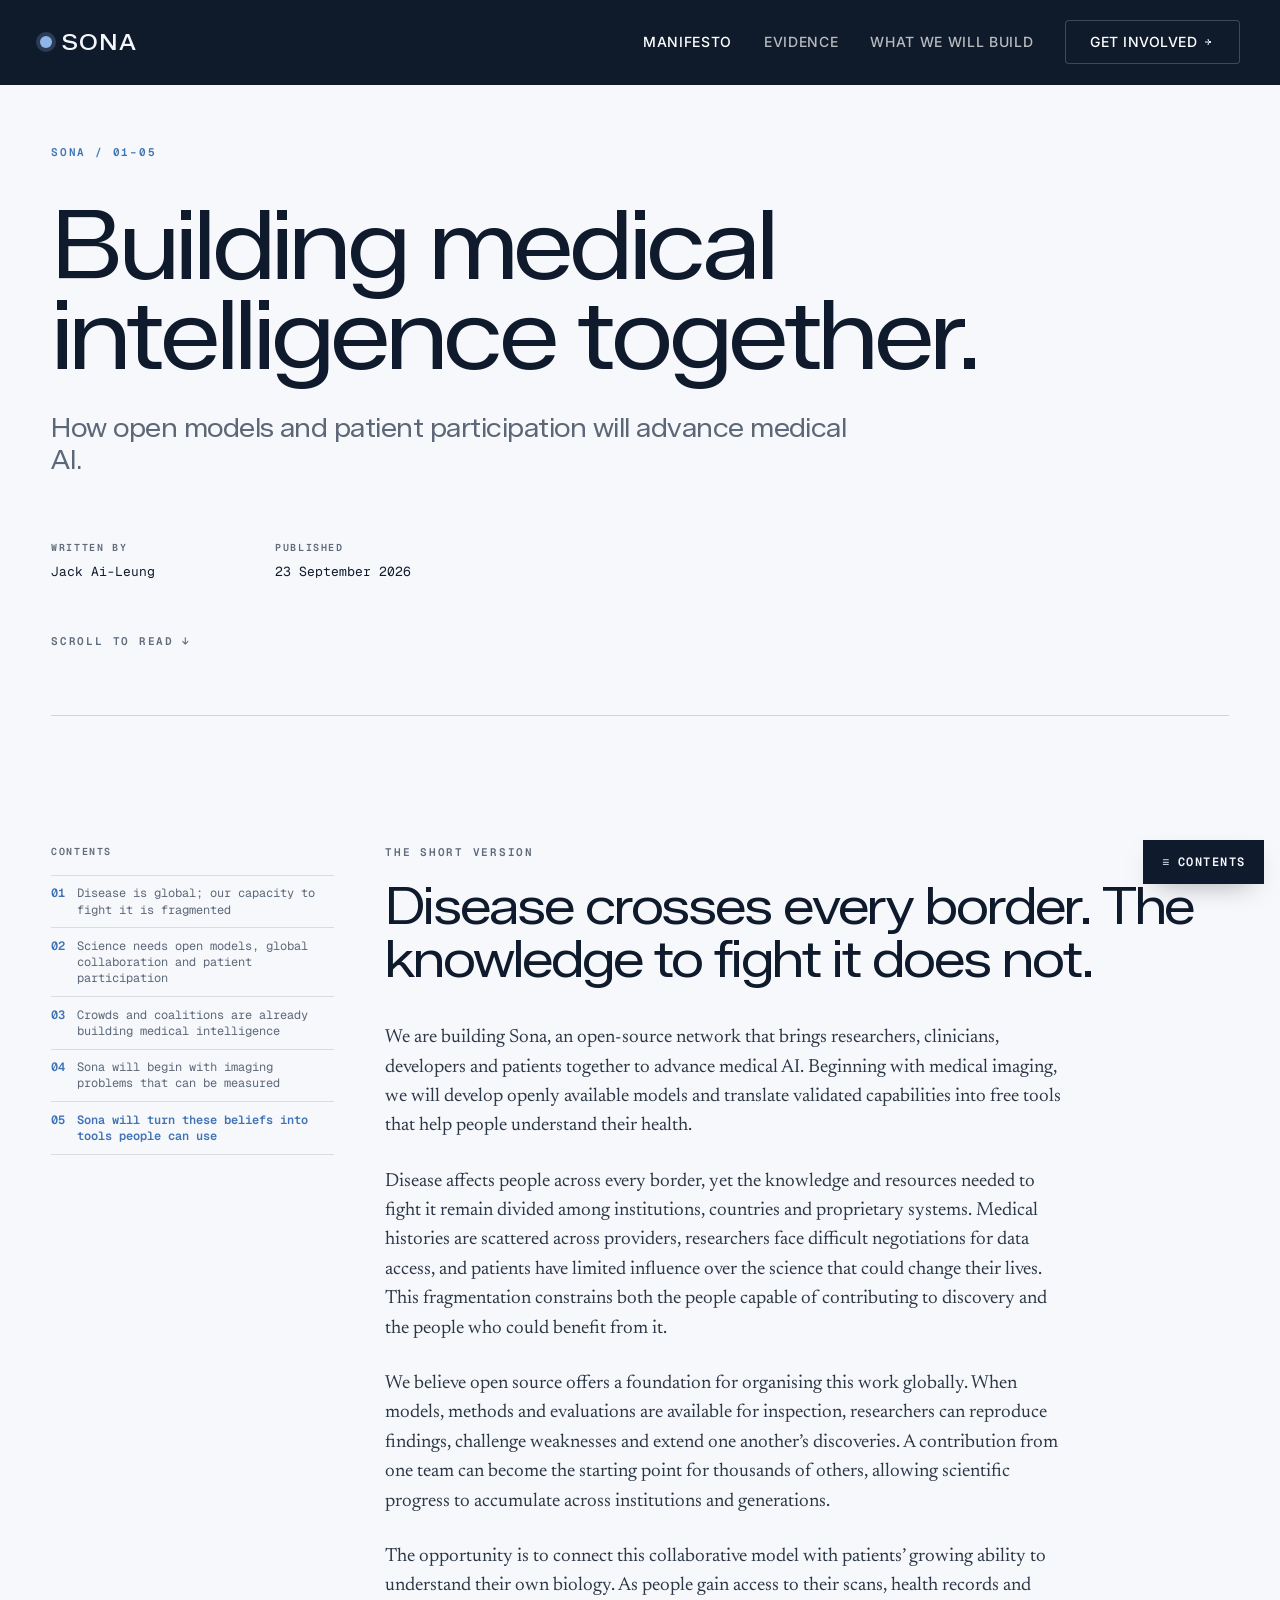
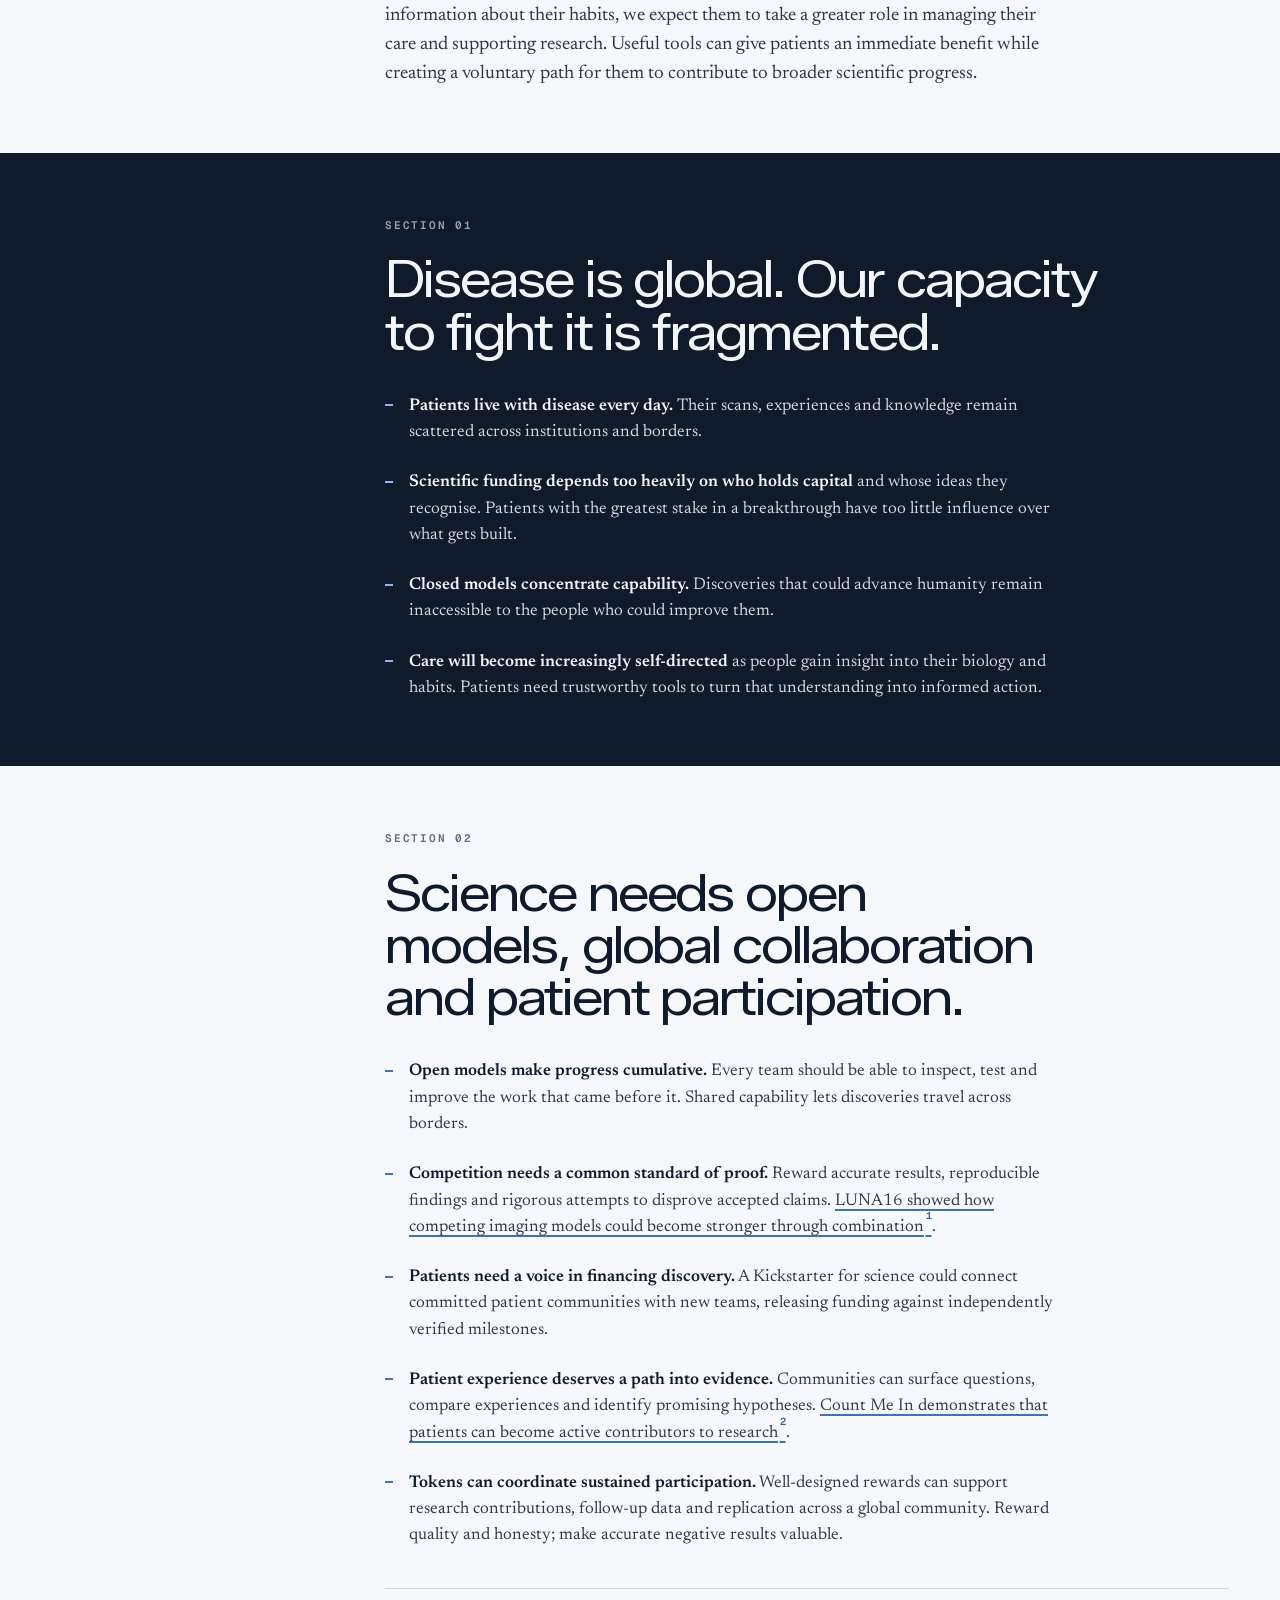
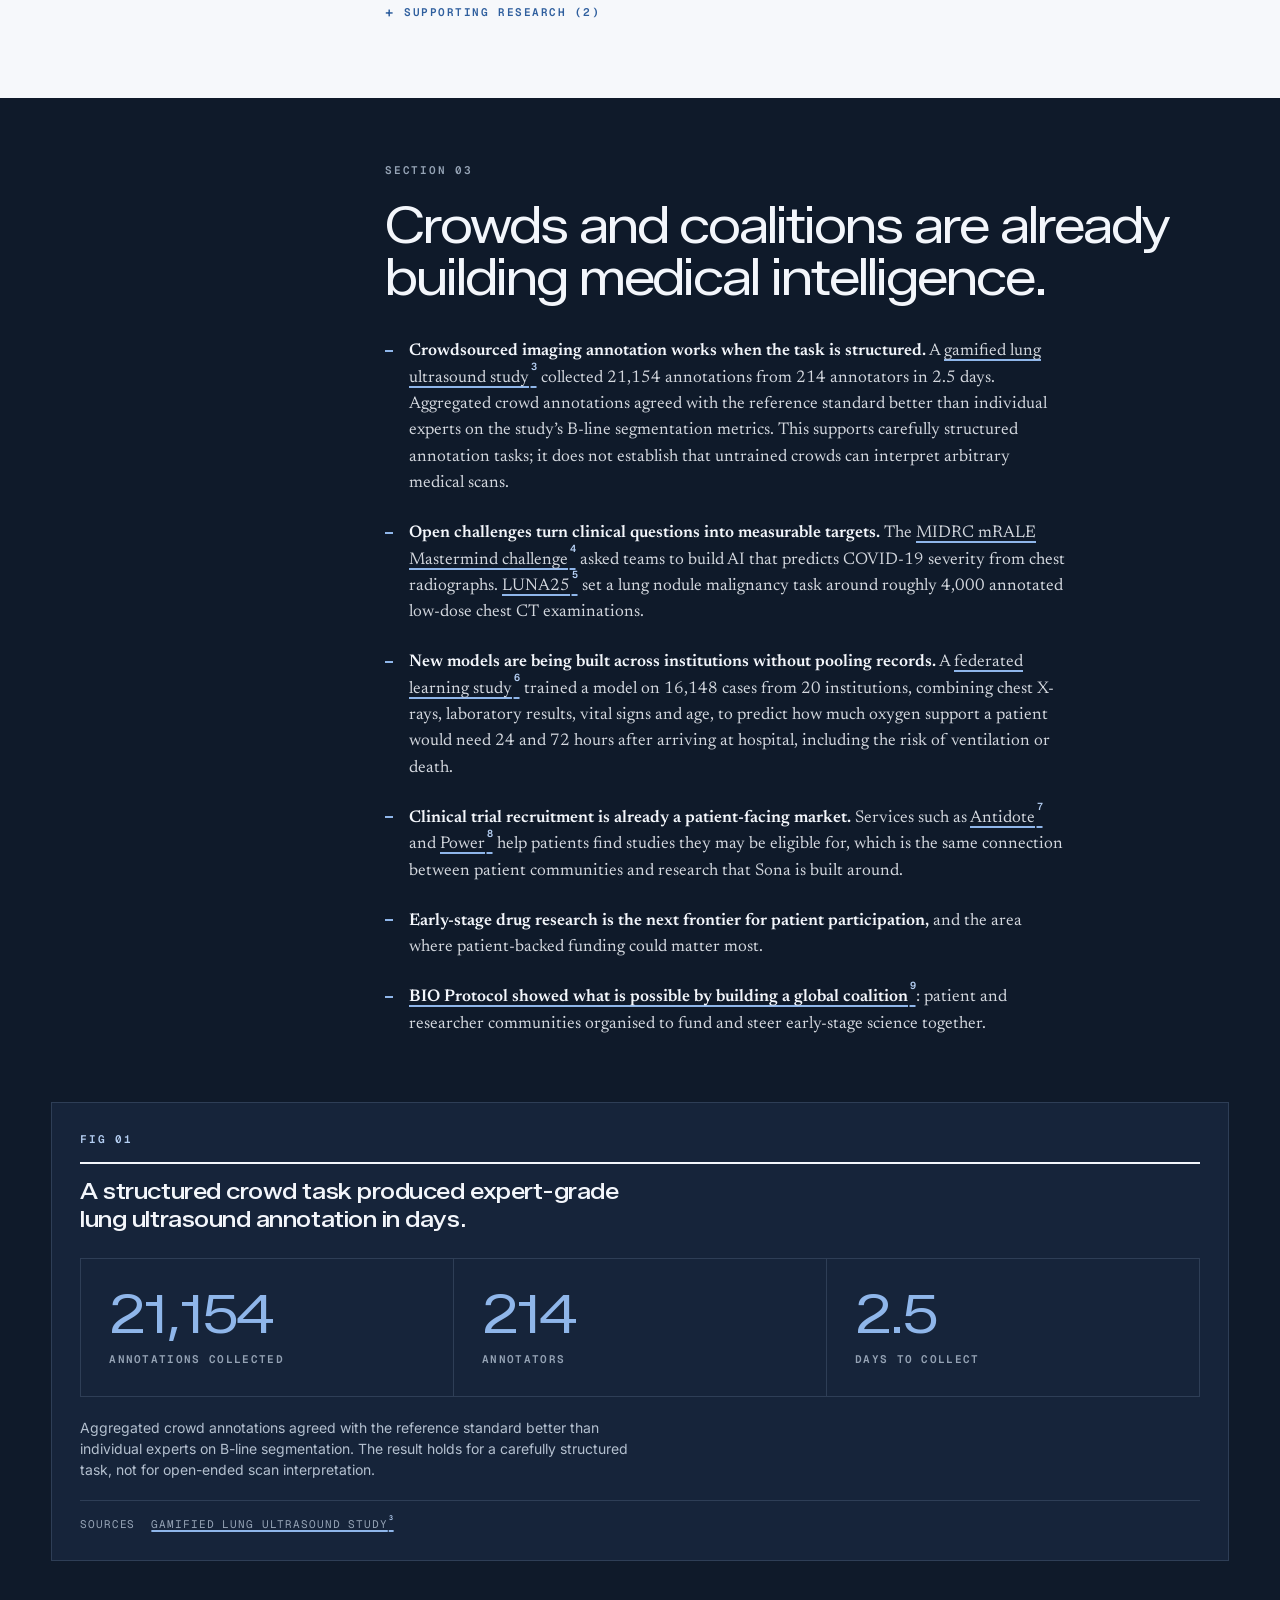
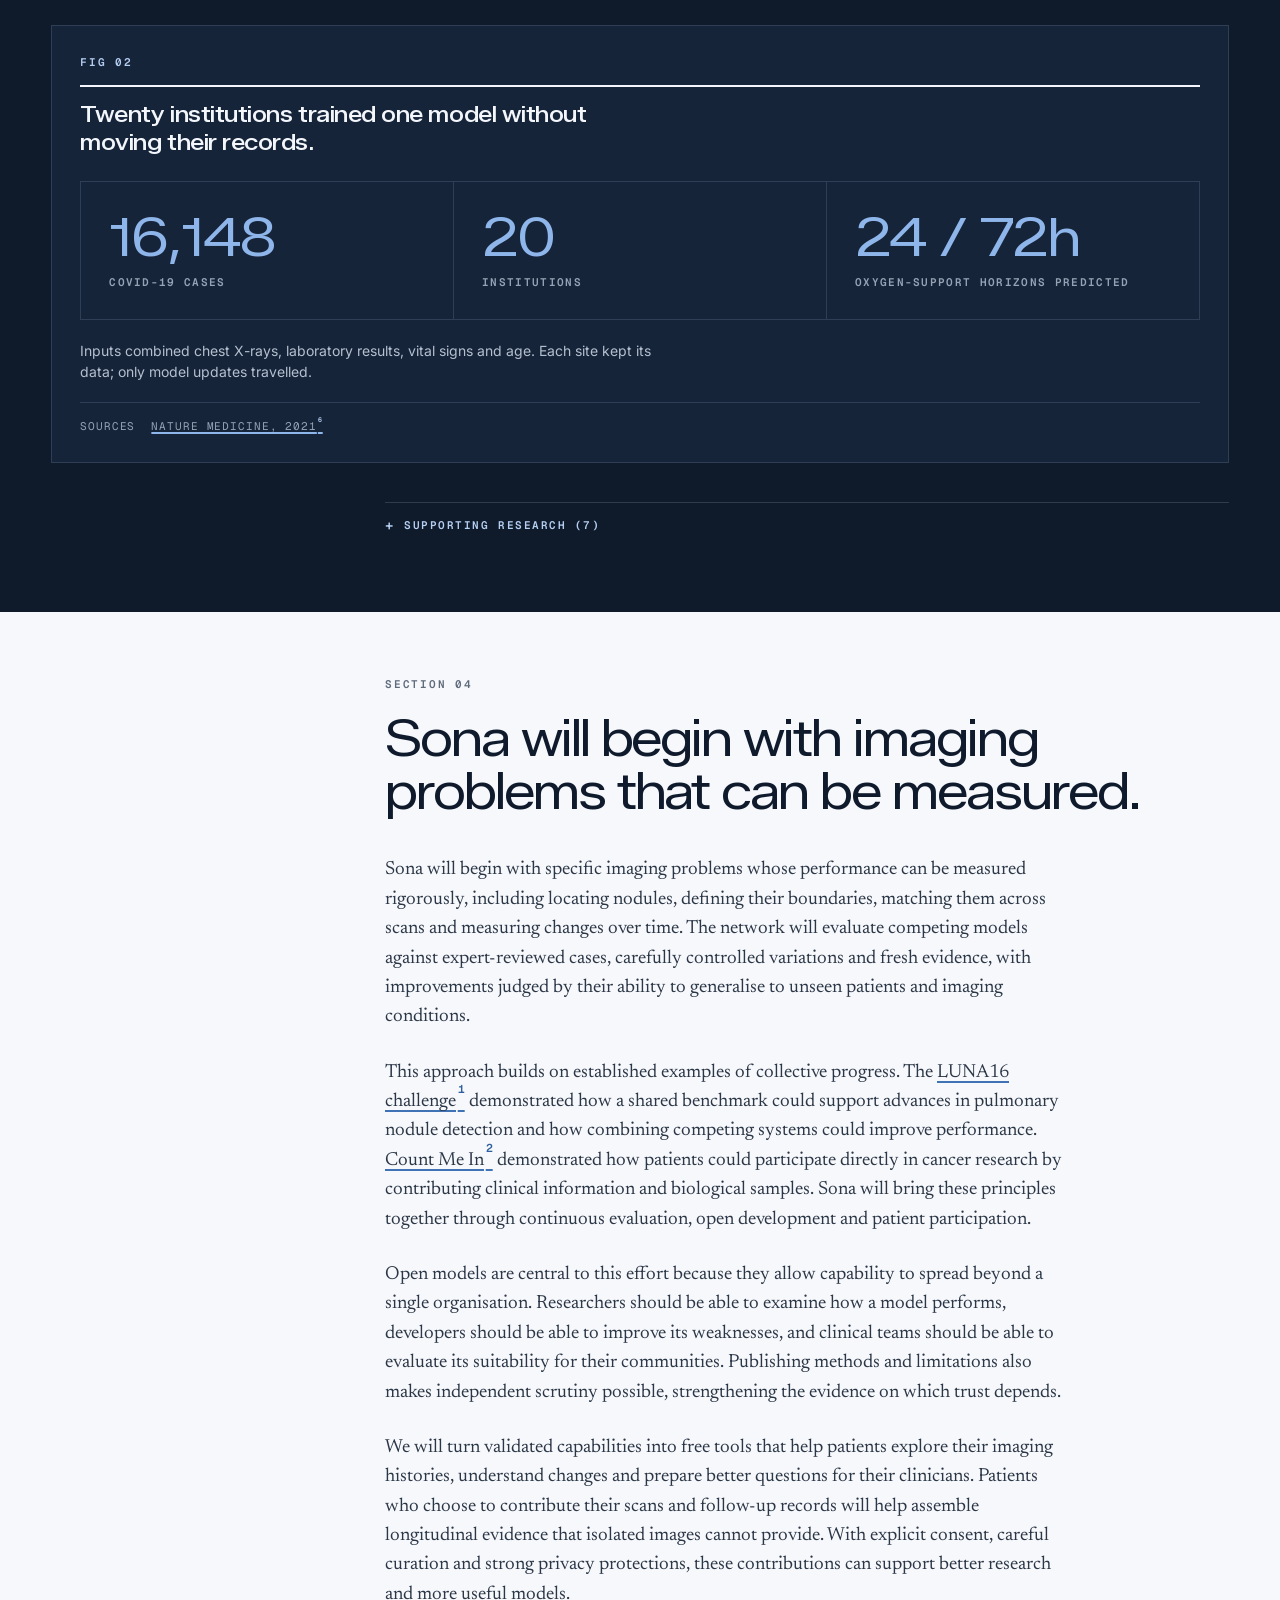
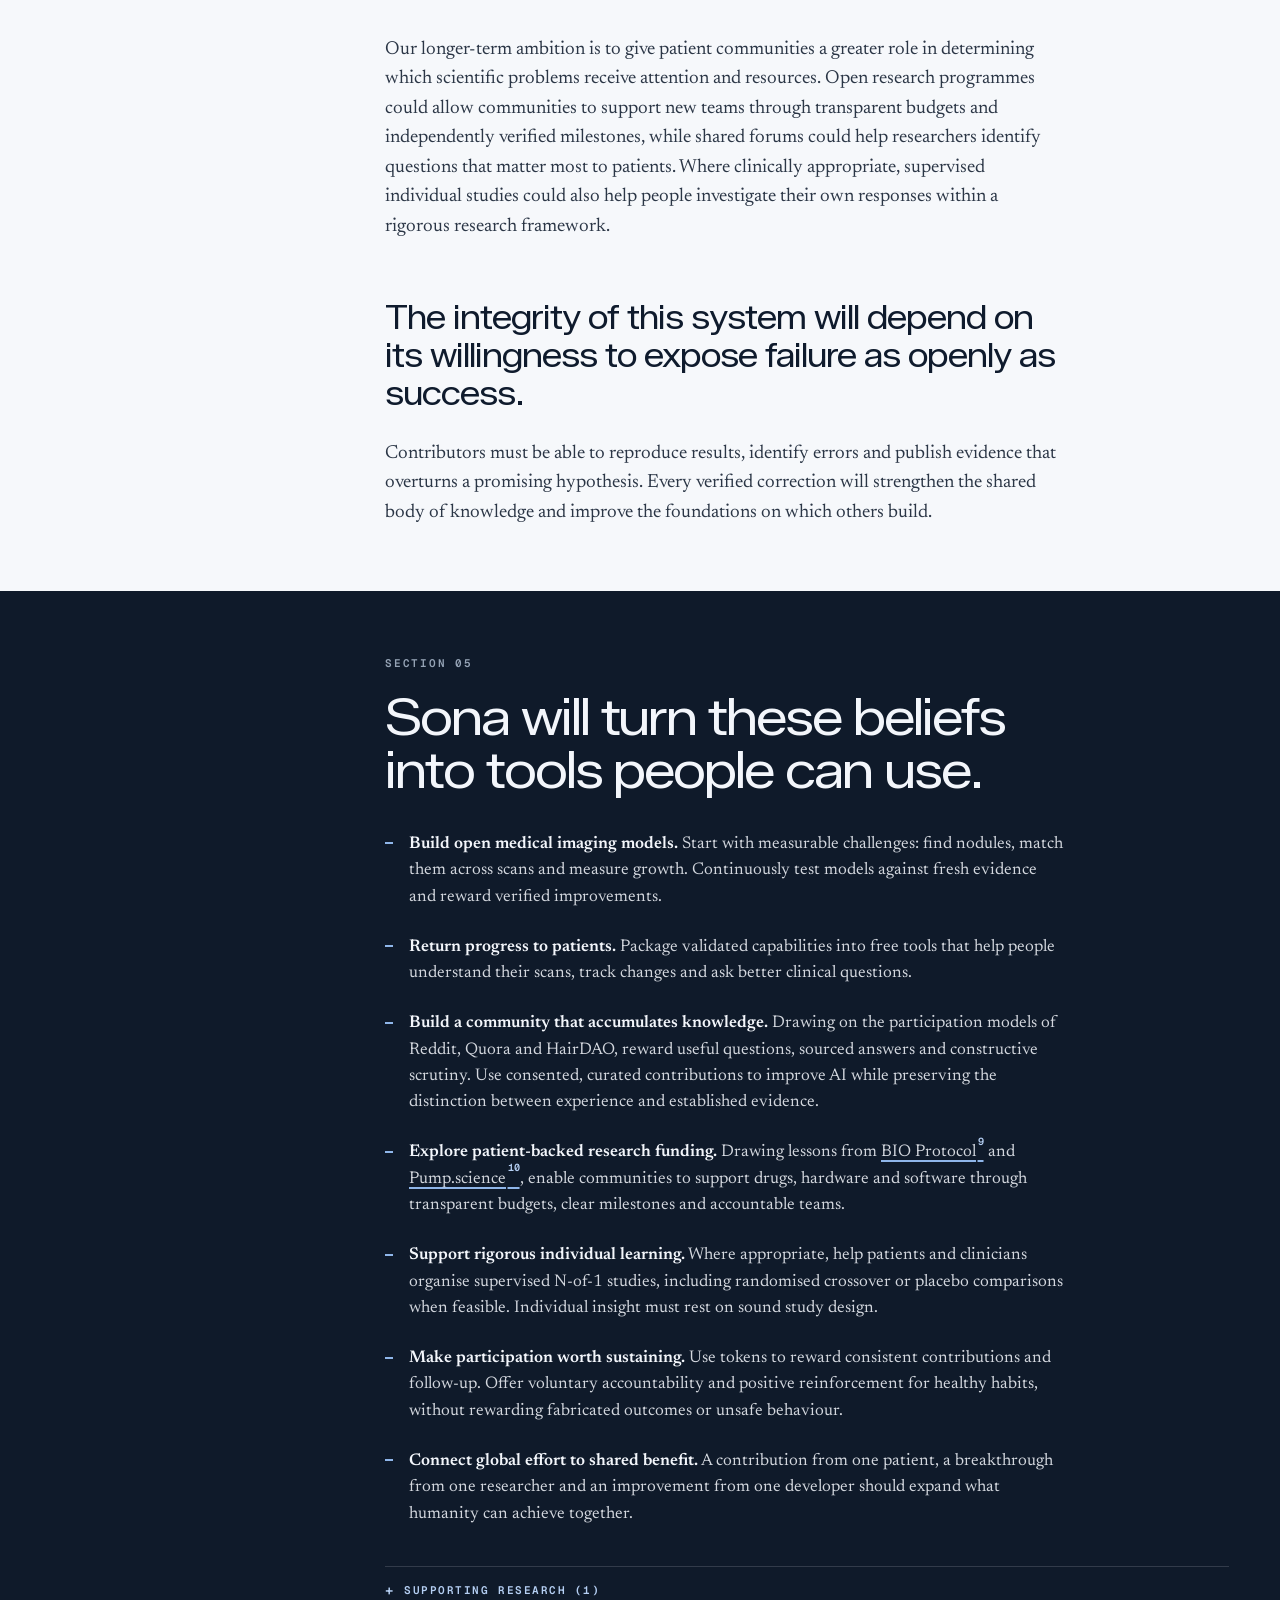
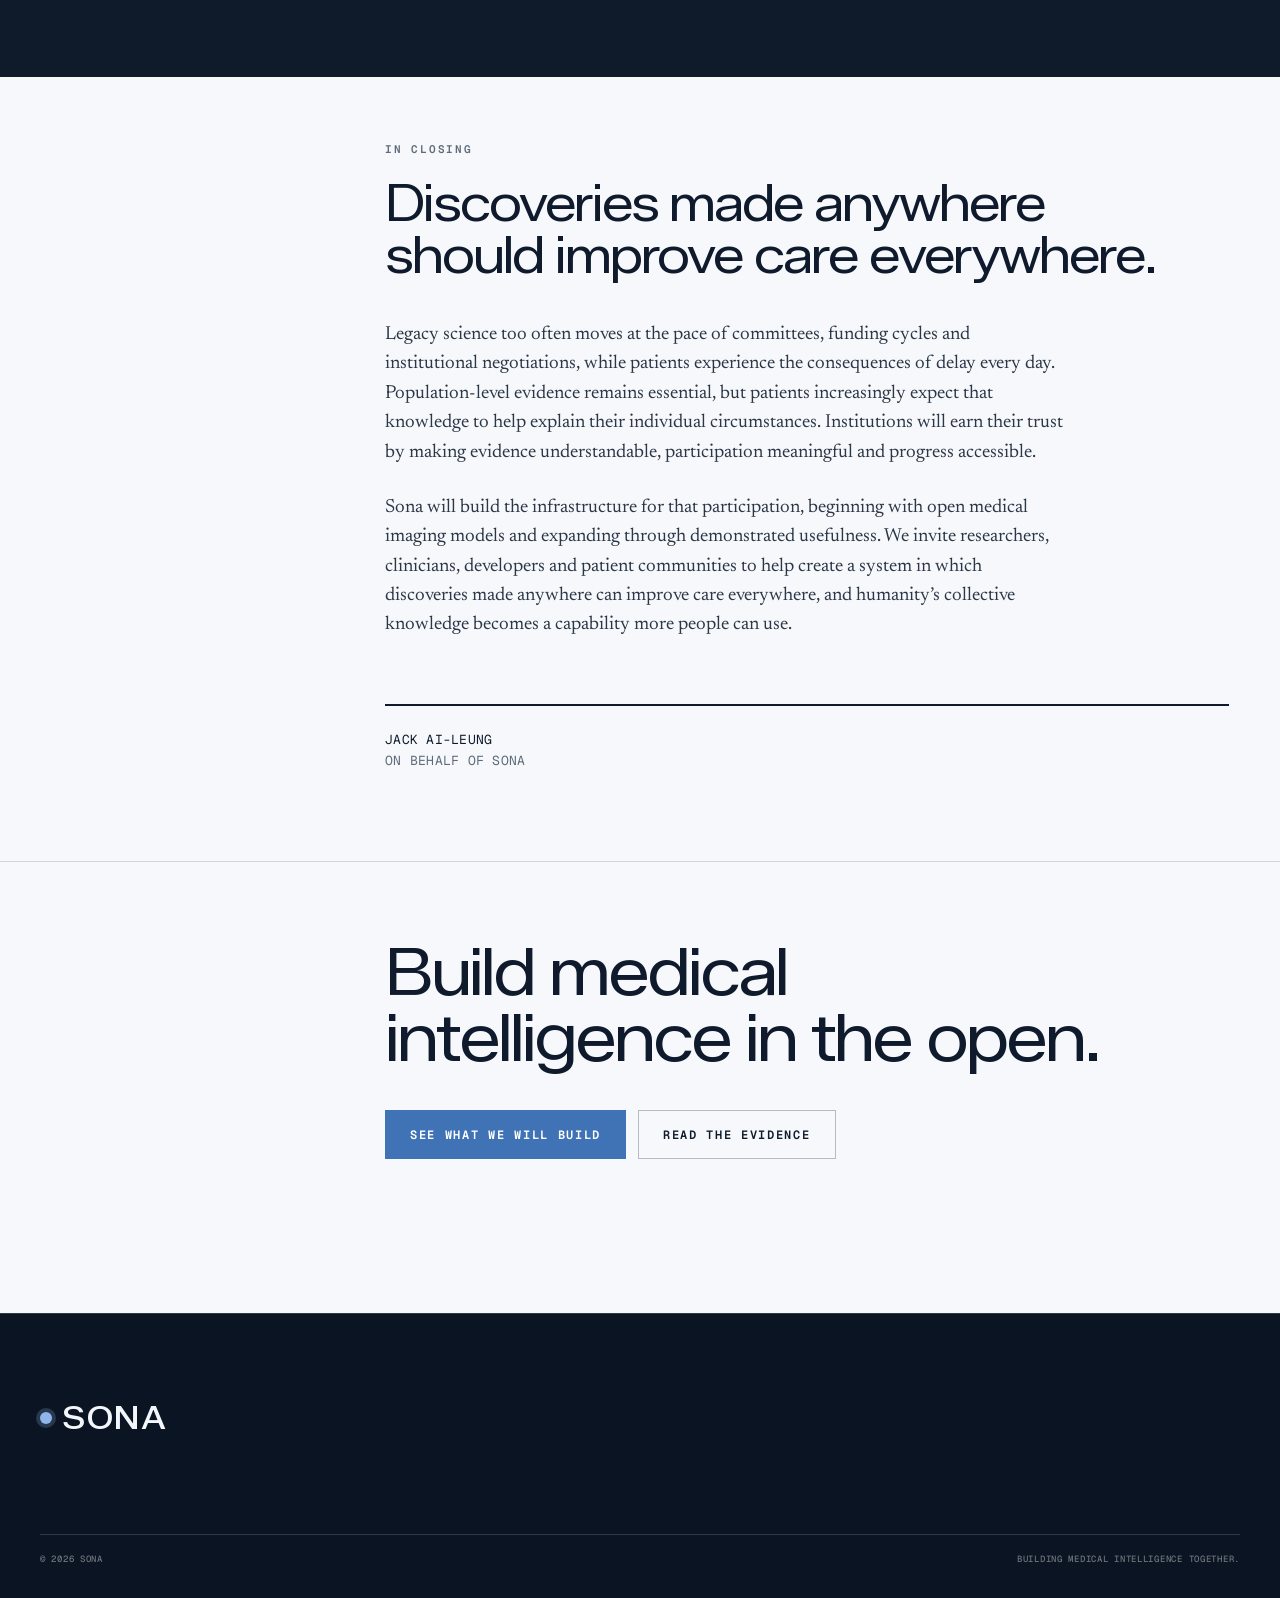
==== manifesto/index.html @ 0ea6b277 "Launch Sona manifesto site" ====
<!doctype html>
<html lang="en">
  <head>
    <meta charset="utf-8" />
    <meta name="viewport" content="width=device-width, initial-scale=1" />
    <title>Introducing Sona</title>
    <meta
      name="description"
      content="Sona is an open-source network that brings researchers, clinicians, developers and patients together to advance medical AI, beginning with medical imaging."
    />
    <link
      rel="icon"
      href="data:image/svg+xml,%3Csvg xmlns='http://www.w3.org/2000/svg' viewBox='0 0 32 32'%3E%3Crect width='32' height='32' rx='7' fill='%230f1a2a'/%3E%3Ccircle cx='16' cy='16' r='7' fill='%238fb6ea'/%3E%3C/svg%3E"
    />
    <!-- Stamped before first paint so the reveal styles only ever hide
         content when the script that un-hides it is going to run. -->
    <script>
      document.documentElement.classList.add("js");
    </script>
    <link rel="stylesheet" href="../_astro/index.css" />
    <link rel="stylesheet" href="manifesto.css" />
    <link rel="stylesheet" href="infographics.css" />
    <link rel="stylesheet" href="citations.css" />
    <link rel="stylesheet" href="sona.css" />
  </head>
  <body class="mf-body flex min-h-dvh flex-col font-sans antialiased">
    <header
      data-site-header
      data-solid="false"
      class="fixed w-full top-0 z-50 border-b border-transparent transition-colors duration-300 data-[solid=true]:border-white/10 data-[solid=true]:bg-ink/95 data-[solid=true]:backdrop-blur"
    >
      <div class="flex items-center justify-between px-3 lg:px-gutter py-3 lg:py-5">
        <a class="sn-mark focus-visible:outline-2 focus-visible:outline-white focus-visible:outline-offset-4" href="#top" aria-label="Sona, back to top"><i aria-hidden="true"></i>SONA</a>
        <div class="flex items-center gap-6">
          <nav aria-label="Primary" class="sn-nav">
            <ul class="flex items-center gap-4">
              <li><a class="flex items-center px-2 py-3.5 text-sm font-medium uppercase leading-[12px] tracking-nav text-white hover:text-white/70" aria-current="page" href="#top">Manifesto</a></li>
              <li><a class="flex items-center px-2 py-3.5 text-sm font-medium uppercase leading-[12px] tracking-nav text-white/70 hover:text-white" href="#s-evidence">Evidence</a></li>
              <li><a class="flex items-center px-2 py-3.5 text-sm font-medium uppercase leading-[12px] tracking-nav text-white/70 hover:text-white" href="#s-tools">What we will build</a></li>
            </ul>
          </nav>
          <a
            class="transition-colors focus-visible:outline-2 focus-visible:outline-white max-md:text-[10px] flex items-center gap-1 rounded border border-white/20 bg-ink px-6 py-3.5 text-sm font-medium uppercase leading-[12px] tracking-cta text-white hover:bg-white/10 focus-visible:outline-offset-2"
            href="#close"
            >Get involved<svg viewBox="0 0 14 14" fill="none" xmlns="http://www.w3.org/2000/svg" class="size-3.5 shrink-0" aria-hidden="true"><path d="M7 10C7 8.34315 8.34315 7 10 7M10 7C8.34315 7 7 5.65685 7 4M10 7H4" stroke="currentColor"></path></svg
          ></a>
        </div>
      </div>
    </header>
    <script type="module">
      const h = document.querySelector("[data-site-header]");
      const s = () => (h.dataset.solid = String(window.scrollY > 8));
      s();
      window.addEventListener("scroll", s, { passive: true });
    </script>

    <main class="flex flex-1 flex-col" id="top">
      <article class="mf-article">
        <!-- Masthead ------------------------------------------------------ -->
        <header class="mf-wrap">
          <p data-reveal class="mf-eyebrow">Sona / 01&ndash;05</p>
          <h1 data-reveal class="mf-title" style="--reveal-delay: 80ms">
            Building medical intelligence together.
          </h1>
          <p data-reveal class="mf-standfirst" style="--reveal-delay: 160ms">
            How open models and patient participation will advance medical AI.
          </p>
          <dl data-reveal class="mf-meta" style="--reveal-delay: 240ms">
            <div>
              <dt>Written by</dt>
              <dd>Jack Ai-Leung</dd>
            </div>
            <div>
              <dt>Published</dt>
              <dd>23 September 2026</dd>
            </div>
          </dl>
          <p class="mf-scrollcue">
            Scroll to read <span aria-hidden="true">&darr;</span>
          </p>
        </header>

        <div class="mf-wrap"><hr class="mf-rule" /></div>

        <!-- Lead ---------------------------------------------------------- -->
        <div class="mf-band" data-tone="light">
        <section class="mf-wrap mf-grid" aria-labelledby="lead-title">
          <nav class="mf-contents" aria-label="Sections">
            <h2>Contents</h2>
            <ol>
              <li><a href="#s-problem"><b>01</b> Disease is global; our capacity to fight it is fragmented</a></li>
              <li><a href="#s-beliefs"><b>02</b> Science needs open models, global collaboration and patient participation</a></li>
              <li><a href="#s-evidence"><b>03</b> Crowds and coalitions are already building medical intelligence</a></li>
              <li><a href="#s-approach"><b>04</b> Sona will begin with imaging problems that can be measured</a></li>
              <li><a href="#s-tools"><b>05</b> Sona will turn these beliefs into tools people can use</a></li>
            </ol>
          </nav>
          <div class="mf-main">
            <p class="mf-kicker">The short version</p>
            <h2 id="lead-title" class="mf-h2">Disease crosses every border. The knowledge to fight it does not.</h2>
            <div class="mf-prose">
              <p>
                We are building Sona, an open-source network that brings researchers, clinicians, developers and patients together to advance medical AI. Beginning with medical imaging, we will develop openly available models and translate validated capabilities into free tools that help people understand their health.
              </p>
              <p>
                Disease affects people across every border, yet the knowledge and resources needed to fight it remain divided among institutions, countries and proprietary systems. Medical histories are scattered across providers, researchers face difficult negotiations for data access, and patients have limited influence over the science that could change their lives. This fragmentation constrains both the people capable of contributing to discovery and the people who could benefit from it.
              </p>
              <p>
                We believe open source offers a foundation for organising this work globally. When models, methods and evaluations are available for inspection, researchers can reproduce findings, challenge weaknesses and extend one another&rsquo;s discoveries. A contribution from one team can become the starting point for thousands of others, allowing scientific progress to accumulate across institutions and generations.
              </p>
              <p>
                The opportunity is to connect this collaborative model with patients&rsquo; growing ability to understand their own biology. As people gain access to their scans, health records and information about their habits, we expect them to take a greater role in managing their care and supporting research. Useful tools can give patients an immediate benefit while creating a voluntary path for them to contribute to broader scientific progress.
              </p>
            </div>
          </div>
        </section>
        </div>

        <!-- 01 ------------------------------------------------------------ -->
        <div class="mf-band" data-tone="dark">
        <div class="mf-wrap"><hr class="mf-rule" /></div>

        <section class="mf-wrap mf-grid" id="s-problem" aria-labelledby="t-problem">
          <div></div>
          <div class="mf-main">
            <p class="mf-kicker">Section 01</p>
            <h2 id="t-problem" class="mf-h2">Disease is global. Our capacity to fight it is fragmented.</h2>
            <ul class="beliefs">
              <li>
                <strong>Patients live with disease every day.</strong> Their scans, experiences and knowledge remain scattered across institutions and borders.
              </li>
              <li>
                <strong>Scientific funding depends too heavily on who holds capital</strong> and whose ideas they recognise. Patients with the greatest stake in a breakthrough have too little influence over what gets built.
              </li>
              <li>
                <strong>Closed models concentrate capability.</strong> Discoveries that could advance humanity remain inaccessible to the people who could improve them.
              </li>
              <li>
                <strong>Care will become increasingly self-directed</strong> as people gain insight into their biology and habits. Patients need trustworthy tools to turn that understanding into informed action.
              </li>
            </ul>
          </div>
        </section>
        </div>

        <!-- 02 ------------------------------------------------------------ -->
        <div class="mf-band" data-tone="light">
        <div class="mf-wrap"><hr class="mf-rule" /></div>

        <section class="mf-wrap mf-grid" id="s-beliefs" aria-labelledby="t-beliefs">
          <div></div>
          <div class="mf-main">
            <p class="mf-kicker">Section 02</p>
            <h2 id="t-beliefs" class="mf-h2">Science needs open models, global collaboration and patient participation.</h2>
            <ul class="beliefs">
              <li>
                <strong>Open models make progress cumulative.</strong> Every team should be able to inspect, test and improve the work that came before it. Shared capability lets discoveries travel across borders.
              </li>
              <li>
                <strong>Competition needs a common standard of proof.</strong> Reward accurate results, reproducible findings and rigorous attempts to disprove accepted claims. <a class="cite" href="#ref-luna16" data-ref="luna16">LUNA16 showed how competing imaging models could become stronger through combination<sup class="cite-n">1</sup></a>.
              </li>
              <li>
                <strong>Patients need a voice in financing discovery.</strong> A Kickstarter for science could connect committed patient communities with new teams, releasing funding against independently verified milestones.
              </li>
              <li>
                <strong>Patient experience deserves a path into evidence.</strong> Communities can surface questions, compare experiences and identify promising hypotheses. <a class="cite" href="#ref-countmein" data-ref="countmein">Count Me In demonstrates that patients can become active contributors to research<sup class="cite-n">2</sup></a>.
              </li>
              <li>
                <strong>Tokens can coordinate sustained participation.</strong> Well-designed rewards can support research contributions, follow-up data and replication across a global community. Reward quality and honesty; make accurate negative results valuable.
              </li>
            </ul>
            <details class="research">
              <summary>Supporting research (2)</summary>
              <ol class="refs">
                <li class="ref" id="ref-luna16">
                  <span class="ref-n">01</span>
                  <div>
                    <p class="ref-t">LUNA16 (Lung Nodule Analysis 2016)</p>
                    <p class="ref-claim">A public benchmark for automatic pulmonary nodule detection in chest CT, built on the LIDC-IDRI collection. The organisers compared the submitted systems on a common evaluation and found that combining the leading systems detected nodules better than any single system did.</p>
                    <ul class="ref-srcs"><li><a href="https://luna16.grand-challenge.org/" target="_blank" rel="noopener noreferrer">luna16.grand-challenge.org ↗</a></li><li><a href="https://arxiv.org/abs/1612.08012" target="_blank" rel="noopener noreferrer">arXiv 1612.08012 ↗</a></li></ul>
                  </div>
                </li>
                <li class="ref" id="ref-countmein">
                  <span class="ref-n">02</span>
                  <div>
                    <p class="ref-t">Count Me In</p>
                    <p class="ref-claim">A patient-partnered research initiative in which people with cancer contribute their medical records, samples and experiences directly to research, and the resulting data is shared with the wider scientific community.</p>
                    <ul class="ref-srcs"><li><a href="https://joincountmein.org/" target="_blank" rel="noopener noreferrer">joincountmein.org ↗</a></li></ul>
                  </div>
                </li>
              </ol>
            </details>
          </div>
        </section>
        </div>

        <!-- 03 ------------------------------------------------------------ -->
        <div class="mf-band" data-tone="dark">
        <div class="mf-wrap"><hr class="mf-rule" /></div>

        <section class="mf-wrap mf-grid" id="s-evidence" aria-labelledby="t-evidence">
          <div></div>
          <div class="mf-main">
            <p class="mf-kicker">Section 03</p>
            <h2 id="t-evidence" class="mf-h2">Crowds and coalitions are already building medical intelligence.</h2>
            <ul class="beliefs">
              <li>
                <strong>Crowdsourced imaging annotation works when the task is structured.</strong> A <a class="cite" href="#ref-lus" data-ref="lus">gamified lung ultrasound study<sup class="cite-n">3</sup></a> collected 21,154 annotations from 214 annotators in 2.5 days. Aggregated crowd annotations agreed with the reference standard better than individual experts on the study&rsquo;s B-line segmentation metrics. This supports carefully structured annotation tasks; it does not establish that untrained crowds can interpret arbitrary medical scans.
              </li>
              <li>
                <strong>Open challenges turn clinical questions into measurable targets.</strong> The <a class="cite" href="#ref-midrc" data-ref="midrc">MIDRC mRALE Mastermind challenge<sup class="cite-n">4</sup></a> asked teams to build AI that predicts COVID-19 severity from chest radiographs. <a class="cite" href="#ref-luna25" data-ref="luna25">LUNA25<sup class="cite-n">5</sup></a> set a lung nodule malignancy task around roughly 4,000 annotated low-dose chest CT examinations.
              </li>
              <li>
                <strong>New models are being built across institutions without pooling records.</strong> A <a class="cite" href="#ref-exam" data-ref="exam">federated learning study<sup class="cite-n">6</sup></a> trained a model on 16,148 cases from 20 institutions, combining chest X-rays, laboratory results, vital signs and age, to predict how much oxygen support a patient would need 24 and 72 hours after arriving at hospital, including the risk of ventilation or death.
              </li>
              <li>
                <strong>Clinical trial recruitment is already a patient-facing market.</strong> Services such as <a class="cite" href="#ref-antidote" data-ref="antidote">Antidote<sup class="cite-n">7</sup></a> and <a class="cite" href="#ref-power" data-ref="power">Power<sup class="cite-n">8</sup></a> help patients find studies they may be eligible for, which is the same connection between patient communities and research that Sona is built around.
              </li>
              <li>
                <strong>Early-stage drug research is the next frontier for patient participation,</strong> and the area where patient-backed funding could matter most.
              </li>
              <li>
                <a class="cite" href="#ref-bio" data-ref="bio"><strong>BIO Protocol showed what is possible by building a global coalition</strong><sup class="cite-n">9</sup></a>: patient and researcher communities organised to fund and steer early-stage science together.
              </li>
            </ul>
          </div>
        </section>

        <section class="mf-wrap mf-figure-wrap" aria-label="Figure 01">
          <figure class="ig" id="fig-01">
            <p class="ig-num">Fig 01</p>
            <p class="sn-fig-title">A structured crowd task produced expert-grade lung ultrasound annotation in days.</p>
            <ul class="sn-stats">
              <li><span class="sn-stat-v">21,154</span><span class="sn-stat-l">Annotations collected</span></li>
              <li><span class="sn-stat-v">214</span><span class="sn-stat-l">Annotators</span></li>
              <li><span class="sn-stat-v">2.5</span><span class="sn-stat-l">Days to collect</span></li>
            </ul>
            <p class="sn-fig-note">Aggregated crowd annotations agreed with the reference standard better than individual experts on B-line segmentation. The result holds for a carefully structured task, not for open-ended scan interpretation.</p>
            <p class="sn-fig-src"><span>Sources</span> <a class="cite" href="#ref-lus" data-ref="lus">Gamified lung ultrasound study<sup class="cite-n">3</sup></a></p>
          </figure>
        </section>

        <section class="mf-wrap mf-figure-wrap" aria-label="Figure 02">
          <figure class="ig" id="fig-02">
            <p class="ig-num">Fig 02</p>
            <p class="sn-fig-title">Twenty institutions trained one model without moving their records.</p>
            <ul class="sn-stats">
              <li><span class="sn-stat-v">16,148</span><span class="sn-stat-l">COVID-19 cases</span></li>
              <li><span class="sn-stat-v">20</span><span class="sn-stat-l">Institutions</span></li>
              <li><span class="sn-stat-v">24 / 72h</span><span class="sn-stat-l">Oxygen-support horizons predicted</span></li>
            </ul>
            <p class="sn-fig-note">Inputs combined chest X-rays, laboratory results, vital signs and age. Each site kept its data; only model updates travelled.</p>
            <p class="sn-fig-src"><span>Sources</span> <a class="cite" href="#ref-exam" data-ref="exam">Nature Medicine, 2021<sup class="cite-n">6</sup></a></p>
          </figure>
        </section>

        <section class="mf-wrap mf-grid" aria-label="Section 03 research">
          <div></div>
          <div class="mf-main">
            <details class="research">
              <summary>Supporting research (7)</summary>
              <ol class="refs">
                <li class="ref" id="ref-lus">
                  <span class="ref-n">03</span>
                  <div>
                    <p class="ref-t">Gamified crowdsourcing of lung ultrasound annotation</p>
                    <p class="ref-claim">21,154 annotations from 214 annotators in 2.5 days. Aggregated crowd annotations agreed with the reference standard better than individual experts on the study&rsquo;s B-line segmentation metrics.</p>
                    <ul class="ref-srcs"><li><a href="https://arxiv.org/abs/2312.10198" target="_blank" rel="noopener noreferrer">arXiv 2312.10198 ↗</a></li></ul>
                  </div>
                </li>
                <li class="ref" id="ref-midrc">
                  <span class="ref-n">04</span>
                  <div>
                    <p class="ref-t">MIDRC mRALE Mastermind challenge</p>
                    <p class="ref-claim">A Medical Imaging and Data Resource Center challenge asking teams to build AI that predicts COVID-19 severity from chest radiographs, scored against the modified Radiographic Assessment of Lung Edema (mRALE).</p>
                    <ul class="ref-srcs"><li><a href="https://pmc.ncbi.nlm.nih.gov/articles/PMC12014941/" target="_blank" rel="noopener noreferrer">pmc.ncbi.nlm.nih.gov ↗</a></li></ul>
                  </div>
                </li>
                <li class="ref" id="ref-luna25">
                  <span class="ref-n">05</span>
                  <div>
                    <p class="ref-t">LUNA25</p>
                    <p class="ref-claim">A 2025 lung nodule malignancy challenge built around roughly 4,000 annotated low-dose chest CT examinations.</p>
                    <ul class="ref-srcs"><li><a href="https://luna25.grand-challenge.org/" target="_blank" rel="noopener noreferrer">luna25.grand-challenge.org ↗</a></li></ul>
                  </div>
                </li>
                <li class="ref" id="ref-exam">
                  <span class="ref-n">06</span>
                  <div>
                    <p class="ref-t">Federated learning for predicting clinical outcomes in patients with COVID-19</p>
                    <p class="ref-claim">Predicted the oxygen support a patient would need 24 and 72 hours after arriving at hospital, including the risk of ventilation or death, from 16,148 cases across 20 institutions, combining chest X-rays, laboratory results, vital signs and age.</p>
                    <ul class="ref-srcs"><li><a href="https://www.nature.com/articles/s41591-021-01506-3" target="_blank" rel="noopener noreferrer">nature.com/articles/s41591-021-01506-3 ↗</a></li></ul>
                  </div>
                </li>
                <li class="ref" id="ref-antidote">
                  <span class="ref-n">07</span>
                  <div>
                    <p class="ref-t">Antidote</p>
                    <p class="ref-claim">A clinical trial matching service that helps patients find studies they may be eligible for.</p>
                    <ul class="ref-srcs"><li><a href="https://www.antidote.me/" target="_blank" rel="noopener noreferrer">antidote.me ↗</a></li></ul>
                  </div>
                </li>
                <li class="ref" id="ref-power">
                  <span class="ref-n">08</span>
                  <div>
                    <p class="ref-t">Power</p>
                    <p class="ref-claim">A clinical trial search platform that connects patients with recruiting studies.</p>
                    <ul class="ref-srcs"><li><a href="https://www.withpower.com/" target="_blank" rel="noopener noreferrer">withpower.com ↗</a></li></ul>
                  </div>
                </li>
                <li class="ref" id="ref-bio">
                  <span class="ref-n">09</span>
                  <div>
                    <p class="ref-t">BIO Protocol</p>
                    <p class="ref-claim">A decentralised science network in which patient and researcher communities form research collectives that fund and govern early-stage biotech projects.</p>
                    <ul class="ref-srcs"><li><a href="https://www.bio.xyz/" target="_blank" rel="noopener noreferrer">bio.xyz ↗</a></li></ul>
                  </div>
                </li>
              </ol>
            </details>
          </div>
        </section>
        </div>

        <!-- 04 ------------------------------------------------------------ -->
        <div class="mf-band" data-tone="light">
        <div class="mf-wrap"><hr class="mf-rule" /></div>

        <section class="mf-wrap mf-grid" id="s-approach" aria-labelledby="t-approach">
          <div></div>
          <div class="mf-main">
            <p class="mf-kicker">Section 04</p>
            <h2 id="t-approach" class="mf-h2">Sona will begin with imaging problems that can be measured.</h2>
            <div class="mf-prose">
              <p>
                Sona will begin with specific imaging problems whose performance can be measured rigorously, including locating nodules, defining their boundaries, matching them across scans and measuring changes over time. The network will evaluate competing models against expert-reviewed cases, carefully controlled variations and fresh evidence, with improvements judged by their ability to generalise to unseen patients and imaging conditions.
              </p>
              <p>
                This approach builds on established examples of collective progress. The <a class="cite" href="#ref-luna16" data-ref="luna16">LUNA16 challenge<sup class="cite-n">1</sup></a> demonstrated how a shared benchmark could support advances in pulmonary nodule detection and how combining competing systems could improve performance. <a class="cite" href="#ref-countmein" data-ref="countmein">Count Me In<sup class="cite-n">2</sup></a> demonstrated how patients could participate directly in cancer research by contributing clinical information and biological samples. Sona will bring these principles together through continuous evaluation, open development and patient participation.
              </p>
              <p>
                Open models are central to this effort because they allow capability to spread beyond a single organisation. Researchers should be able to examine how a model performs, developers should be able to improve its weaknesses, and clinical teams should be able to evaluate its suitability for their communities. Publishing methods and limitations also makes independent scrutiny possible, strengthening the evidence on which trust depends.
              </p>
              <p>
                We will turn validated capabilities into free tools that help patients explore their imaging histories, understand changes and prepare better questions for their clinicians. Patients who choose to contribute their scans and follow-up records will help assemble longitudinal evidence that isolated images cannot provide. With explicit consent, careful curation and strong privacy protections, these contributions can support better research and more useful models.
              </p>
              <p>
                Our longer-term ambition is to give patient communities a greater role in determining which scientific problems receive attention and resources. Open research programmes could allow communities to support new teams through transparent budgets and independently verified milestones, while shared forums could help researchers identify questions that matter most to patients. Where clinically appropriate, supervised individual studies could also help people investigate their own responses within a rigorous research framework.
              </p>
              <p class="mf-punch">
                The integrity of this system will depend on its willingness to expose failure as openly as success.
              </p>
              <p>
                Contributors must be able to reproduce results, identify errors and publish evidence that overturns a promising hypothesis. Every verified correction will strengthen the shared body of knowledge and improve the foundations on which others build.
              </p>
            </div>
          </div>
        </section>
        </div>

        <!-- 05 ------------------------------------------------------------ -->
        <div class="mf-band" data-tone="dark">
        <div class="mf-wrap"><hr class="mf-rule" /></div>

        <section class="mf-wrap mf-grid" id="s-tools" aria-labelledby="t-tools">
          <div></div>
          <div class="mf-main">
            <p class="mf-kicker">Section 05</p>
            <h2 id="t-tools" class="mf-h2">Sona will turn these beliefs into tools people can use.</h2>
            <ul class="beliefs">
              <li>
                <strong>Build open medical imaging models.</strong> Start with measurable challenges: find nodules, match them across scans and measure growth. Continuously test models against fresh evidence and reward verified improvements.
              </li>
              <li>
                <strong>Return progress to patients.</strong> Package validated capabilities into free tools that help people understand their scans, track changes and ask better clinical questions.
              </li>
              <li>
                <strong>Build a community that accumulates knowledge.</strong> Drawing on the participation models of Reddit, Quora and HairDAO, reward useful questions, sourced answers and constructive scrutiny. Use consented, curated contributions to improve AI while preserving the distinction between experience and established evidence.
              </li>
              <li>
                <strong>Explore patient-backed research funding.</strong> Drawing lessons from <a class="cite" href="#ref-bio" data-ref="bio">BIO Protocol<sup class="cite-n">9</sup></a> and <a class="cite" href="#ref-pump" data-ref="pump">Pump.science<sup class="cite-n">10</sup></a>, enable communities to support drugs, hardware and software through transparent budgets, clear milestones and accountable teams.
              </li>
              <li>
                <strong>Support rigorous individual learning.</strong> Where appropriate, help patients and clinicians organise supervised N-of-1 studies, including randomised crossover or placebo comparisons when feasible. Individual insight must rest on sound study design.
              </li>
              <li>
                <strong>Make participation worth sustaining.</strong> Use tokens to reward consistent contributions and follow-up. Offer voluntary accountability and positive reinforcement for healthy habits, without rewarding fabricated outcomes or unsafe behaviour.
              </li>
              <li>
                <strong>Connect global effort to shared benefit.</strong> A contribution from one patient, a breakthrough from one researcher and an improvement from one developer should expand what humanity can achieve together.
              </li>
            </ul>
            <details class="research">
              <summary>Supporting research (1)</summary>
              <ol class="refs">
                <li class="ref" id="ref-pump">
                  <span class="ref-n">10</span>
                  <div>
                    <p class="ref-t">Pump.science</p>
                    <p class="ref-claim">A community-funded research platform in which participants back experiments on candidate longevity compounds and follow the results as they are published.</p>
                    <ul class="ref-srcs"><li><a href="https://pump.science/" target="_blank" rel="noopener noreferrer">pump.science ↗</a></li></ul>
                  </div>
                </li>
              </ol>
            </details>
          </div>
        </section>
        </div>

        <!-- Close --------------------------------------------------------- -->
        <div class="mf-band" data-tone="light">
        <section class="mf-wrap mf-grid" aria-labelledby="close-title">
          <div></div>
          <div class="mf-main">
            <p class="mf-kicker">In closing</p>
            <h2 id="close-title" class="mf-h2">Discoveries made anywhere should improve care everywhere.</h2>
            <div class="mf-prose">
              <p>
                Legacy science too often moves at the pace of committees, funding cycles and institutional negotiations, while patients experience the consequences of delay every day. Population-level evidence remains essential, but patients increasingly expect that knowledge to help explain their individual circumstances. Institutions will earn their trust by making evidence understandable, participation meaningful and progress accessible.
              </p>
              <p>
                Sona will build the infrastructure for that participation, beginning with open medical imaging models and expanding through demonstrated usefulness. We invite researchers, clinicians, developers and patient communities to help create a system in which discoveries made anywhere can improve care everywhere, and humanity&rsquo;s collective knowledge becomes a capability more people can use.
              </p>
            </div>
            <p class="mf-sign">
              Jack Ai-Leung<br />
              <span>On behalf of Sona</span>
            </p>
          </div>
        </section>

        <!-- Closing call -------------------------------------------------- -->
        <section class="mf-close" id="close">
          <div class="mf-wrap mf-grid">
            <div></div>
            <div class="mf-main">
              <h2 class="mf-close-title">Build medical intelligence in the open.</h2>
              <div class="mf-actions">
                <a class="mf-btn mf-btn--solid" href="#s-tools">See what we will build</a>
                <a class="mf-btn mf-btn--ghost" href="#s-evidence">Read the evidence</a>
              </div>
            </div>
          </div>
        </section>
        </div>
      </article>
    </main>

    <footer class="border-t border-paper/16 bg-footer pt-20 pb-8">
      <div class="wrap flex flex-col gap-14 xl:gap-23">
        <a class="sn-mark sn-mark--lg" href="#top" aria-label="Sona, back to top"><i aria-hidden="true"></i>SONA</a>
        <div
          class="flex flex-col gap-3 border-t border-paper/16 pt-4.5 font-mono text-[9px] font-medium tracking-legal text-paper/42 uppercase md:flex-row md:justify-between"
        >
          <p>&copy; 2026 Sona</p>
          <p>Building medical intelligence together.</p>
        </div>
      </div>
    </footer>
    <script src="citations.js" defer></script>
    <script src="toc.js" defer></script>
    <script type="module">
      const els = document.querySelectorAll("[data-reveal]");
      if (els.length) {
        const n = Math.min(80, Math.round(window.innerHeight / 5));
        const io = new IntersectionObserver(
          (entries) => {
            for (const e of entries)
              if (e.isIntersecting) (e.target.setAttribute("data-revealed", ""), io.unobserve(e.target));
          },
          { rootMargin: `0px 0px -${n}px 0px` },
        );
        els.forEach((e) => io.observe(e));
      }
    </script>
  </body>
</html>
---- manifesto/manifesto.css ----
/* Manifesto page styles.
   Appended after the compiled Tailwind sheet, which contains only the utility
   classes the existing pages already use. The document layout here (offset
   body column, thesis grid, hairline rules, sticky act rail) needs rules
   Tailwind never generated, so it lives in plain CSS against the same
   @theme tokens the rest of the site uses. */

/* Newsreader, self-hosted alongside the site's other faces. The manifesto is
   the only page that sets body copy in a serif: it is what makes the page read
   as a document rather than another section, and it is the split both
   reference letters use, sans display over serif prose. Latin subset only,
   variable weight and optical size. */
@font-face {
  font-family: "Newsreader";
  font-style: normal;
  font-weight: 200 800;
  font-display: swap;
  src: url("../fonts/newsreader-latin-normal.woff2") format("woff2");
  unicode-range: U+0000-00FF, U+0131, U+0152-0153, U+02BB-02BC, U+02C6, U+02DA,
    U+02DC, U+0304, U+0308, U+0329, U+2000-206F, U+20AC, U+2122, U+2191, U+2193,
    U+2212, U+2215, U+FEFF, U+FFFD;
}

@font-face {
  font-family: "Newsreader";
  font-style: italic;
  font-weight: 200 800;
  font-display: swap;
  src: url("../fonts/newsreader-latin-italic.woff2") format("woff2");
  unicode-range: U+0000-00FF, U+0131, U+0152-0153, U+02BB-02BC, U+02C6, U+02DA,
    U+02DC, U+0304, U+0308, U+0329, U+2000-206F, U+20AC, U+2122, U+2191, U+2193,
    U+2212, U+2215, U+FEFF, U+FFFD;
}

:root {
  --font-serif: "Newsreader", Georgia, "Times New Roman", serif;
}

.mf-body {
  background: var(--color-paper);
  color: var(--color-sheet-ink);
}

/* The site header is fixed, so every in-page anchor needs to clear it. */
.mf-body [id] {
  scroll-margin-top: 7.5rem;
}

/* Clear the fixed header, with room for the masthead's tight leading. */
.mf-article {
  padding-top: clamp(8.5rem, 16vh, 13rem);
}

/* The shared header only paints its background once the page has scrolled
   past 8px. On a cream page that leaves white nav text on cream at the top of
   the document, so it stays solid here regardless of scroll position. */
.mf-body [data-site-header] {
  border-bottom-color: color-mix(in srgb, var(--color-sheet-ink) 12%, transparent);
  background: var(--color-ink);
}

.mf-wrap {
  width: 100%;
  max-width: 1680px;
  margin-inline: auto;
  padding-inline: clamp(1.25rem, 4vw, 5rem);
}

/* The page's one structural idea: a narrow left margin column that holds
   metadata, contents and thesis numerals, and a wide column that holds the
   prose. The margin is empty in the introduction and fills up in the theses. */
.mf-grid {
  display: grid;
  grid-template-columns: minmax(0, 1fr);
  gap: 1.75rem clamp(1.5rem, 4vw, 4rem);
}

@media (min-width: 64rem) {
  .mf-grid {
    grid-template-columns: minmax(0, 24%) minmax(0, 1fr);
  }
  .mf-grid > .mf-main {
    grid-column: 2;
  }
}

/* Masthead ------------------------------------------------------------- */

.mf-eyebrow {
  font-family: var(--font-mono);
  font-size: 0.6875rem;
  font-weight: 600;
  letter-spacing: 0.16em;
  text-transform: uppercase;
  color: var(--color-signal);
}

.mf-title {
  font-family: var(--font-display);
  font-weight: 400;
  font-size: clamp(2.5rem, 7.6vw, 7.5rem);
  line-height: 0.93;
  letter-spacing: -0.045em;
  text-wrap: balance;
  margin: clamp(1.5rem, 3vw, 2.75rem) 0 0;
}

.mf-standfirst {
  font-family: var(--font-display);
  font-weight: 400;
  font-size: clamp(1.125rem, 2vw, 1.75rem);
  line-height: 1.25;
  letter-spacing: -0.02em;
  color: var(--color-sheet-copy);
  max-width: 46ch;
  margin: clamp(1.25rem, 2.5vw, 2rem) 0 0;
}

.mf-meta {
  display: grid;
  /* Capped rather than 1fr: with two fields left, auto-fit stretched them to
     half the page each and put a void between them. */
  grid-template-columns: repeat(auto-fill, minmax(9rem, 12rem));
  justify-content: start;
  gap: 1.25rem 2rem;
  margin-top: clamp(2.5rem, 5vw, 4.5rem);
}

.mf-meta dt {
  font-family: var(--font-mono);
  font-size: 0.625rem;
  font-weight: 600;
  letter-spacing: 0.16em;
  text-transform: uppercase;
  color: var(--color-sheet-eyebrow);
}

.mf-meta dd {
  font-family: var(--font-mono);
  font-size: 0.8125rem;
  line-height: 1.45;
  margin: 0.5rem 0 0;
  color: var(--color-sheet-ink);
}

.mf-scrollcue {
  display: inline-flex;
  align-items: center;
  gap: 0.5rem;
  margin-top: clamp(2rem, 4vw, 3.5rem);
  font-family: var(--font-mono);
  font-size: 0.6875rem;
  font-weight: 600;
  letter-spacing: 0.16em;
  text-transform: uppercase;
  color: var(--color-sheet-eyebrow);
}

.mf-scrollcue span[aria-hidden] {
  animation: mf-nudge 2.4s ease-in-out infinite;
}

@keyframes mf-nudge {
  0%, 100% { transform: translateY(0); }
  50% { transform: translateY(4px); }
}

/* Rules ---------------------------------------------------------------- */

.mf-rule {
  height: 1px;
  border: 0;
  margin: clamp(2.5rem, 5vw, 4.5rem) 0;
  background: color-mix(in srgb, var(--color-sheet-ink) 16%, transparent);
}

.mf-rule--tight {
  margin: clamp(1.75rem, 3vw, 2.5rem) 0;
}

/* Prose ---------------------------------------------------------------- */

.mf-kicker {
  font-family: var(--font-mono);
  font-size: 0.6875rem;
  font-weight: 600;
  letter-spacing: 0.16em;
  text-transform: uppercase;
  color: var(--color-sheet-eyebrow);
}

.mf-h2 {
  font-family: var(--font-display);
  font-weight: 400;
  font-size: clamp(1.75rem, 4vw, 3.75rem);
  line-height: 1.02;
  letter-spacing: -0.04em;
  text-wrap: balance;
  margin: 1.25rem 0 0;
}

.mf-prose {
  max-width: 68ch;
}

.mf-prose > p {
  font-family: var(--font-serif);
  font-optical-sizing: auto;
  font-size: clamp(1.1875rem, 1.25vw, 1.5rem);
  line-height: 1.55;
  color: color-mix(in srgb, var(--color-sheet-ink) 88%, var(--color-paper));
  margin: 1.35em 0 0;
}

.mf-prose > p:first-child {
  margin-top: clamp(1.75rem, 3vw, 2.5rem);
}

.mf-punch {
  font-family: var(--font-display) !important;
  font-size: clamp(1.375rem, 2.6vw, 2.25rem) !important;
  line-height: 1.14 !important;
  letter-spacing: -0.03em;
  color: var(--color-sheet-ink) !important;
  margin-top: 1.75em !important;
  max-width: 34ch;
}

/* Contents ------------------------------------------------------------- */

.mf-contents {
  position: sticky;
  top: 7.5rem;
  align-self: start;
}

/* Pinned to the page rather than to its own section, so it stays reachable the
   whole way down. Left edge matches .mf-wrap's content edge: the same clamp,
   plus the centring offset once the page is wider than its max width. */
.mf-body { --toc-w: min(15rem, 21vw); }

@media (min-width: 88rem) {
  /* Pinned only once the reader is past the masthead. A rail fixed from load
     lands on the title, which is exactly what it did. toc.js flips the flag at
     the crossing; without JavaScript the rail simply stays in flow. */
  .mf-contents[data-pinned="true"] {
    position: fixed;
    top: 8.5rem;
    left: max(clamp(1.25rem, 4vw, 5rem), calc(50vw - 840px + clamp(1.25rem, 4vw, 5rem)));
    width: var(--toc-w);
    max-height: calc(100vh - 12rem);
    overflow-y: auto;
    overscroll-behavior: contain;
    z-index: 30;
  }

  /* The rail no longer occupies grid space, so the column is a spacer. */
  .mf-grid > .mf-contents { grid-column: 1; }

  /* Figure sections run the full wrap width, which is exactly where the pinned
     rail sits, so they are inset clear of it. Still leaves more than 960px of
     frame at 1280 and up, so the diagrams do not start panning because of it. */
  .mf-figure-wrap { padding-left: calc(clamp(1.25rem, 4vw, 5rem) + var(--toc-w) + 2.75rem); }
}

.mf-contents a[aria-current="true"] {
  color: var(--color-signal);
  font-weight: 600;
}

.mf-contents a[aria-current="true"] b { color: var(--color-signal); }

@media (max-width: 63.99rem) {
  .mf-contents { position: static; }

  /* Stacked, the contents list put 400px of links between the masthead and
     the first line of argument. The reader gets the argument first instead. */
  .mf-grid > .mf-contents { order: 2; margin-top: 2.5rem; }
  .mf-grid > .mf-main { order: 1; }
}

.mf-contents h2 {
  font-family: var(--font-mono);
  font-size: 0.625rem;
  font-weight: 600;
  letter-spacing: 0.16em;
  text-transform: uppercase;
  color: var(--color-sheet-eyebrow);
}

.mf-contents ol {
  margin: 1rem 0 0;
  padding: 0;
  list-style: none;
  border-top: 1px solid color-mix(in srgb, var(--color-sheet-ink) 12%, transparent);
}

.mf-contents li {
  border-bottom: 1px solid color-mix(in srgb, var(--color-sheet-ink) 12%, transparent);
}

.mf-contents a {
  display: flex;
  gap: 0.75rem;
  padding: 0.6rem 0;
  font-family: var(--font-mono);
  font-size: 0.75rem;
  line-height: 1.35;
  color: var(--color-sheet-copy);
  text-decoration: none;
  transition: color 0.2s ease;
}

.mf-contents a:hover,
.mf-contents a:focus-visible {
  color: var(--color-signal);
}

.mf-contents a b {
  flex: none;
  font-weight: 600;
  color: var(--color-signal);
}

/* Acts and theses ------------------------------------------------------ */

.mf-act {
  margin-top: clamp(3rem, 6vw, 6rem);
}

.mf-act-head {
  position: relative;
  display: flex;
  flex-wrap: wrap;
  align-items: baseline;
  gap: 0.5rem 1.25rem;
  border-top: 2px solid var(--color-sheet-ink);
  padding-top: 1rem;
}

/* The corner-bracket squares used on the home page's sheet cards, kept here
   at act level so nine theses do not turn into a field of dots. */
.mf-act-head::before,
.mf-act-head::after {
  content: "";
  position: absolute;
  top: -5px;
  width: 8px;
  height: 8px;
  background: var(--color-signal);
}

.mf-act-head::before { left: 0; }
.mf-act-head::after { right: 0; }

.mf-act-num {
  font-family: var(--font-mono);
  font-size: 0.6875rem;
  font-weight: 600;
  letter-spacing: 0.16em;
  text-transform: uppercase;
  color: var(--color-signal);
}

.mf-act-title {
  font-family: var(--font-display);
  font-weight: 400;
  font-size: clamp(1.125rem, 1.9vw, 1.625rem);
  line-height: 1.15;
  letter-spacing: -0.03em;
  margin: 0;
}

.mf-thesis {
  display: grid;
  grid-template-columns: minmax(0, 1fr);
  gap: 0.75rem clamp(1.5rem, 4vw, 4rem);
  padding: clamp(1.75rem, 3.5vw, 3rem) 0;
  border-bottom: 1px solid color-mix(in srgb, var(--color-sheet-ink) 12%, transparent);
  scroll-margin-top: 7rem;
}

@media (min-width: 64rem) {
  .mf-thesis {
    grid-template-columns: minmax(0, 24%) minmax(0, 1fr);
  }
}

.mf-thesis-num {
  font-family: var(--font-mono);
  font-size: clamp(1.75rem, 3.4vw, 3rem);
  font-weight: 400;
  line-height: 0.9;
  letter-spacing: -0.02em;
  color: var(--color-signal);
}

.mf-thesis-claim {
  font-family: var(--font-display);
  font-weight: 500;
  font-size: clamp(1.375rem, 2.5vw, 2.375rem);
  line-height: 1.06;
  letter-spacing: -0.035em;
  text-wrap: balance;
  margin: 0;
}

.mf-thesis-body {
  font-family: var(--font-serif);
  font-optical-sizing: auto;
  font-size: clamp(1.0625rem, 1.1vw, 1.3125rem);
  line-height: 1.52;
  color: color-mix(in srgb, var(--color-sheet-ink) 78%, var(--color-paper));
  max-width: 62ch;
  margin: 1.1rem 0 0;
}

/* Signature ------------------------------------------------------------ */

.mf-sign {
  margin-top: clamp(2.5rem, 5vw, 4rem);
  padding-top: 1.5rem;
  border-top: 2px solid var(--color-sheet-ink);
  font-family: var(--font-mono);
  font-size: 0.8125rem;
  line-height: 1.6;
  letter-spacing: 0.02em;
  text-transform: uppercase;
  color: var(--color-sheet-ink);
}

.mf-sign span {
  color: var(--color-sheet-eyebrow);
}

.mf-flywheel {
  font-family: var(--font-mono);
  font-size: clamp(0.75rem, 1vw, 0.875rem);
  line-height: 1.9;
  letter-spacing: 0.02em;
  color: var(--color-sheet-ink);
  background: var(--color-sheet);
  border: 1px solid var(--color-sheet-edge);
  padding: clamp(1rem, 2vw, 1.5rem);
  margin-top: 2rem;
}

.mf-flywheel b {
  color: var(--color-signal);
  font-weight: 400;
}

/* Closing call --------------------------------------------------------- */

.mf-close {
  margin-top: clamp(3.5rem, 7vw, 7rem);
  padding: clamp(2.5rem, 6vw, 6rem) 0 clamp(3rem, 7vw, 7rem);
  border-top: 1px solid color-mix(in srgb, var(--color-sheet-ink) 16%, transparent);
}

.mf-close-title {
  font-family: var(--font-display);
  font-weight: 400;
  font-size: clamp(1.875rem, 5.2vw, 5rem);
  line-height: 1;
  letter-spacing: -0.045em;
  text-wrap: balance;
  margin: 0;
}

.mf-actions {
  display: flex;
  flex-wrap: wrap;
  gap: 0.75rem;
  margin-top: clamp(1.75rem, 3vw, 2.5rem);
}

.mf-btn {
  display: inline-flex;
  align-items: center;
  gap: 0.5rem;
  padding: 0.9rem 1.5rem;
  font-family: var(--font-mono);
  font-size: 0.75rem;
  font-weight: 600;
  letter-spacing: 0.14em;
  text-transform: uppercase;
  text-decoration: none;
  transition: background 0.2s ease, color 0.2s ease, border-color 0.2s ease;
}

.mf-btn--solid {
  background: var(--color-signal);
  color: var(--color-white);
  border: 1px solid var(--color-signal);
}

.mf-btn--solid:hover,
.mf-btn--solid:focus-visible {
  background: var(--color-signal-deep);
  border-color: var(--color-signal-deep);
}

.mf-btn--ghost {
  background: transparent;
  color: var(--color-sheet-ink);
  border: 1px solid color-mix(in srgb, var(--color-sheet-ink) 28%, transparent);
}

.mf-btn--ghost:hover,
.mf-btn--ghost:focus-visible {
  border-color: var(--color-sheet-ink);
}

@media (prefers-reduced-motion: reduce) {
  .mf-scrollcue span[aria-hidden] { animation: none; }
}

/* Belief lists ---------------------------------------------------------- */

.beliefs {
  margin: clamp(1.5rem, 3vw, 2.25rem) 0 0;
  padding: 0;
  list-style: none;
  max-width: 68ch;
}

.beliefs > li {
  position: relative;
  padding: 0 0 0 1.5rem;
  margin-top: 1.4em;
  font-family: var(--font-serif);
  font-optical-sizing: auto;
  font-size: clamp(1.0625rem, 1.15vw, 1.3125rem);
  line-height: 1.55;
  color: color-mix(in srgb, var(--color-sheet-ink) 86%, var(--color-paper));
}

.beliefs > li:first-child { margin-top: 0; }

.beliefs > li::before {
  content: "";
  position: absolute;
  left: 0;
  top: 0.62em;
  width: 0.5rem;
  height: 2px;
  background: var(--color-signal);
}

.beliefs strong,
.mf-prose strong {
  font-weight: 600;
  color: var(--color-sheet-ink);
}



/* Contents panel on narrow screens --------------------------------------- */

.toc-toggle {
  position: fixed;
  right: 1rem;
  bottom: 1rem;
  z-index: 70;
  display: inline-flex;
  align-items: center;
  gap: 0.45rem;
  min-height: 44px;
  padding: 0 1.1rem;
  font-family: var(--font-mono);
  font-size: 0.75rem;
  font-weight: 600;
  letter-spacing: 0.12em;
  text-transform: uppercase;
  color: var(--color-paper);
  background: var(--color-sheet-ink);
  border: 1px solid var(--color-sheet-ink);
  box-shadow: 0 10px 28px -14px rgb(0 0 0 / 0.5);
  cursor: pointer;
}

.toc-toggle { transition: transform 0.2s ease, opacity 0.2s ease; }

.toc-toggle[data-away="true"] {
  transform: translateY(160%);
  opacity: 0;
  pointer-events: none;
}

@media (prefers-reduced-motion: reduce) {
  .toc-toggle { transition: none; }
}

.toc-toggle[hidden] { display: none; }
.toc-toggle:focus-visible { outline: 2px solid var(--color-signal); outline-offset: 3px; }
.toc-toggle[aria-expanded="true"] { background: var(--color-signal); border-color: var(--color-signal); }

@media (max-width: 87.99rem) {
  .mf-contents[data-panel="true"] {
    position: fixed;
    inset: auto 0 0 0;
    z-index: 69;
    max-height: 72vh;
    overflow-y: auto;
    overscroll-behavior: contain;
    margin: 0;
    padding: 1.25rem 1.25rem 5rem;
    background: var(--color-paper);
    border-top: 2px solid var(--color-sheet-ink);
    box-shadow: 0 -20px 40px -24px rgb(0 0 0 / 0.5);
  }

  /* Bigger targets in the panel than in the inline list. */
  .mf-contents[data-panel="true"] a { padding: 0.75rem 0; font-size: 0.8125rem; }
}

/* --- Alternating bands ---------------------------------------------------
   Each section and its figure sit in one full-bleed band, and the bands
   alternate. A dark band does not restyle anything: it redeclares the colour
   tokens inside its own scope, so every rule already written in terms of them
   flips with it, charts and supplied diagrams included. The only tokens that
   need naming twice are the ones resolved further up the tree (--ch-*), since
   a custom property inherits its computed value, not its definition. */

.mf-band {
  padding-block: clamp(2.25rem, 5vw, 4.25rem);
}

/* The band edge is the separator, so the rule that used to do that job goes. */
.mf-band > .mf-wrap:first-child .mf-rule { display: none; }

[data-tone="dark"] {
  --color-paper: #0f1a2a;
  --color-sheet: #16243a;
  --color-sheet-ink: #f3f6fb;
  --color-sheet-copy: #b4c0cf;
  --color-sheet-eyebrow: #95a3b5;
  --color-sheet-edge: #2e3e56;
  --color-signal: #8fb6ea;
  --color-signal-deep: #b5cff3;

  --ch-ink: #f3f6fb;
  --ch-muted: #8d9bad;
  --ch-hair: color-mix(in srgb, #f3f6fb 22%, transparent);
  --ch-mark: #8fb6ea;
  --ch-ink-red: #b5cff3;
  --ch-surface: #0f1a2a;

  background: #0f1a2a;
  color: #f3f6fb;
}

/* The three supplied diagrams carry their own greys. */
[data-tone="dark"] .ig svg {
  --ig-muted: #8d9bad;
  --ig-hair: #46566d;
}

/* The rail and its button are fixed, so they cannot inherit a band. toc.js
   tells them which one they are over. */
.toc-toggle[data-tone="dark"] {
  --color-paper: #0f1a2a;
  --color-sheet-ink: #f3f6fb;
  --color-sheet-copy: #b4c0cf;
  --color-sheet-eyebrow: #95a3b5;
  --color-signal: #8fb6ea;
}

.toc-toggle[data-tone="dark"] {
  color: #0f1a2a;
  background: #f3f6fb;
  border-color: #f3f6fb;
}

.toc-toggle[data-tone="dark"][aria-expanded="true"] {
  color: #f3f6fb;
  background: #8fb6ea;
  border-color: #8fb6ea;
}

/* Once pinned, the rail is a card rather than bare text on the page. It has to
   be: it is taller than the gap between two bands, so at a seam it straddles
   both, and a row whose text crosses the seam cannot be inked either way. The
   card gives every row one ground, and the tone fades rather than snapping. */
.mf-contents[data-pinned="true"] {
  margin-left: -1.15rem;
  padding: 1rem 1.15rem 1.1rem;
  border-radius: 0.875rem;
  background: var(--color-paper);
  border: 1px solid color-mix(in srgb, var(--color-sheet-ink) 10%, transparent);
  box-shadow: 0 24px 48px -32px rgb(0 0 0 / 0.45);
  transition: background 0.4s ease, border-color 0.4s ease, color 0.4s ease;
}

.mf-contents h2,
.mf-contents ol,
.mf-contents li,
.mf-contents a,
.mf-contents a b {
  transition: color 0.4s ease, border-color 0.4s ease;
}

.mf-contents[data-tone="dark"] {
  --color-sheet-ink: #f3f6fb;
  --color-sheet-copy: #b4c0cf;
  --color-sheet-eyebrow: #95a3b5;
  --color-signal: #8fb6ea;
}

@media (prefers-reduced-motion: reduce) {
  .mf-contents,
  .mf-contents * { transition: none; }
}

/* A citation card is appended to the body, so it is told the same way. */
.cite-card[data-tone="dark"] {
  --color-paper: #16243a;
  --color-sheet-ink: #f3f6fb;
  --color-sheet-copy: #b4c0cf;
  --color-sheet-eyebrow: #95a3b5;
  --color-signal: #8fb6ea;
  --color-signal-deep: #b5cff3;
  color: #f3f6fb;
}
---- manifesto/infographics.css ----
/* Infographics.
   The SVGs are used as supplied: same geometry, same labels, same structure.
   Only the presentation classes are remapped, from the source files' white
   ground, Times New Roman and flat greys onto the page's own tokens, so the
   figures sit in the document instead of on top of it. Red is reserved for the
   one element each figure wants you to notice. */

.ig {
  margin: clamp(2.5rem, 5vw, 4.5rem) 0 0;
  padding: clamp(1.25rem, 2.5vw, 1.75rem);
  background: var(--color-sheet);
  border: 1px solid var(--color-sheet-edge);
  scroll-margin-top: 7.5rem;
}

.ig-num {
  font-family: var(--font-mono);
  font-size: 0.6875rem;
  font-weight: 600;
  letter-spacing: 0.16em;
  text-transform: uppercase;
  color: var(--color-signal-deep);
  margin: 0 0 0.9rem;
  padding-bottom: 0.9rem;
  border-bottom: 2px solid var(--color-sheet-ink);
}

/* All three SVGs are drawn on a 960-wide canvas, so that is the size they
   render at: never stretched, never shrunk. Stretching was pushing 21px titles
   to 32px and making the tallest diagram 130% of a laptop viewport; shrinking
   was putting 13px labels at 8.4px on a phone. Narrow viewports scroll the
   frame instead, which keeps every label at its designed size. */
.ig-frame {
  position: relative;
  overflow-x: auto;
  overscroll-behavior-x: contain;
}

/* A 960x720 diagram cannot fit a phone at its drawn size, and shrinking it is
   what made the labels illegible. So below the breakpoint the frame becomes a
   bounded window the reader pans inside, rather than a full-height block that
   pushes the argument off the page: the tallest diagram was running to 139% of
   an Android viewport. */
@media (max-width: 60rem) {
  .ig { padding: 1rem; }

  .ig-frame {
    max-height: 56vh;
    overflow: auto;
    overscroll-behavior: contain;
  }
}

.ig-frame svg {
  display: block;
  width: 960px;
  height: auto;
  margin-inline: auto;
}

/* A fade on the right edge signals there is more diagram off-screen. */
.ig[data-scrolls="true"] .ig-frame {
  -webkit-mask-image: linear-gradient(to right, #000 calc(100% - 2.5rem), transparent 100%);
  mask-image: linear-gradient(to right, #000 calc(100% - 2.5rem), transparent 100%);
}

.ig[data-scrolls="true"] .ig-frame:focus-visible {
  outline: 2px solid var(--color-signal);
  outline-offset: 3px;
  -webkit-mask-image: none;
  mask-image: none;
}

.ig-scroll {
  display: none;
  font-family: var(--font-mono);
  font-size: 0.625rem;
  letter-spacing: 0.14em;
  text-transform: uppercase;
  color: var(--color-sheet-eyebrow);
  margin: 0.6rem 0 0;
}

.ig[data-scrolls="true"] .ig-scroll { display: block; }

@media (max-width: 60rem) {
  .ig[data-scrolls="true"] .ig-scroll::after { content: " and up"; }
}
/* --- SVG token remap ---------------------------------------------------- */

.ig svg {
  --ig-ink: var(--color-sheet-ink);
  --ig-muted: #55585c;      /* 6.8:1 on the sheet, unlike the source #6a6a6a */
  --ig-hair: #b4b4b4;
  --ig-mark: var(--color-signal);
  --ig-surface: var(--color-paper);
}

.ig svg text {
  font-family: var(--font-sans);
  fill: var(--ig-ink);
}

.ig .t-title {
  font-family: var(--font-display);
  font-size: 21px;
  font-weight: 500;
  letter-spacing: -0.02em;
  fill: var(--ig-ink);
}

.ig .t-lab { font-size: 15px; fill: var(--ig-ink); }

.ig .t-labb,
.ig .t-val {
  font-family: var(--font-display);
  font-size: 15px;
  font-weight: 500;
  letter-spacing: -0.01em;
  fill: var(--ig-ink);
}

.ig .t-cap { font-size: 14px; fill: var(--ig-muted); }
.ig .t-sub { font-size: 13px; fill: var(--ig-muted); }

.ig .t-tag {
  font-family: var(--font-mono);
  font-size: 11px;
  font-weight: 600;
  letter-spacing: 0.14em;
  fill: var(--ig-muted);
}

/* The single emphasis in each figure. */
.ig .t-call {
  font-family: var(--font-display);
  font-size: 16px;
  font-weight: 500;
  letter-spacing: -0.01em;
  fill: var(--color-signal-deep);
}

.ig .t-inv { font-family: var(--font-display); font-size: 15px; font-weight: 500; fill: var(--color-white); }
.ig .t-invs { font-size: 13px; fill: var(--color-white); }

.ig .bg { fill: none; }
.ig .halo { paint-order: stroke fill; stroke: var(--color-sheet); stroke-width: 4px; stroke-linejoin: round; }

.ig .ln { stroke: var(--ig-hair); stroke-width: 2; fill: none; }
.ig .ln-hero { stroke: var(--ig-ink); stroke-width: 2.6; fill: none; }
.ig .axis { stroke: var(--ig-hair); stroke-width: 1.2; fill: none; }
.ig .guide { stroke: var(--ig-hair); stroke-width: 1.2; stroke-dasharray: 4 4; fill: none; }

.ig .dot, .ig .ah { fill: var(--ig-muted); }

/* The wedges are a decorative magnitude cue rather than a mark carrying a
   value, so they sit back from the text weight instead of competing with it. */
.ig .gr { fill: color-mix(in srgb, var(--ig-ink) 34%, transparent); }
.ig .dot-hero { fill: var(--ig-ink); }
.ig .blk { fill: var(--ig-mark); }

.ig .box { fill: var(--ig-surface); stroke: var(--ig-ink); stroke-width: 1.5; }
.ig .box-hero { fill: var(--ig-surface); stroke: var(--ig-mark); stroke-width: 2.8; }
.ig .box-soft { fill: var(--ig-surface); stroke: var(--ig-hair); stroke-width: 1.2; }
.ig .box-fill { fill: color-mix(in srgb, var(--ig-ink) 8%, var(--ig-surface)); stroke: var(--ig-ink); stroke-width: 1.5; }
.ig .box-goal { fill: var(--ig-surface); stroke: var(--ig-ink); stroke-width: 1.5; stroke-dasharray: 6 4; }

.ig .region { fill: none; stroke: var(--ig-mark); stroke-width: 1.4; stroke-dasharray: 7 5; }
.ig .call { fill: var(--ig-surface); stroke: var(--ig-mark); stroke-width: 1.2; stroke-dasharray: 6 5; }
.ig .arr { stroke: var(--ig-muted); stroke-width: 1.5; fill: none; }
.ig .arr-d { stroke: var(--ig-muted); stroke-width: 1.5; fill: none; stroke-dasharray: 5 4; }
.ig .tick { stroke: var(--ig-muted); stroke-width: 2; }
.ig .tick-hero { stroke: var(--ig-ink); stroke-width: 1.2; }
---- manifesto/citations.css ----
/* Inline citations.
   Every concept with research behind it is an anchor into the reference list
   at the foot of the page, so the apparatus works with no JavaScript at all.
   The script then upgrades those anchors to hover and focus cards. */

.cite {
  color: inherit;
  text-decoration: underline;
  text-decoration-color: var(--color-signal);
  text-decoration-thickness: 2px;
  text-underline-offset: 0.22em;
  text-decoration-skip-ink: none;
  cursor: help;
  transition: background 0.15s ease;
}

.cite:hover,
.cite[aria-expanded="true"] {
  background: color-mix(in srgb, var(--color-signal) 9%, transparent);
}

.cite:focus-visible {
  outline: 2px solid var(--color-signal);
  outline-offset: 2px;
}

.cite-n {
  font-family: var(--font-mono);
  font-size: 0.6em;
  font-weight: 600;
  line-height: 1;
  color: var(--color-signal-deep);
  padding-left: 0.15em;
  text-decoration: none;
  vertical-align: super;
}

/* The card ---------------------------------------------------------------- */

.cite-card {
  position: absolute;
  z-index: 60;
  width: min(30rem, calc(100vw - 2rem));
  padding: 1rem 1.15rem;
  background: var(--color-paper);
  border: 1px solid var(--color-sheet-ink);
  border-top: 3px solid var(--color-signal);
  box-shadow: 0 18px 40px -20px rgb(0 0 0 / 0.45);
  opacity: 0;
  visibility: hidden;
  transform: translateY(4px);
  transition: opacity 0.16s ease, transform 0.16s ease, visibility 0.16s;
}

.cite-card[data-open="true"] {
  opacity: 1;
  visibility: visible;
  transform: none;
}

.cite-card-close {
  position: absolute;
  top: 0;
  right: 0;
  width: 44px;
  height: 44px;
  display: none;
  align-items: center;
  justify-content: center;
  font-family: var(--font-mono);
  font-size: 0.9375rem;
  line-height: 1;
  color: var(--color-sheet-ink);
  background: none;
  border: 0;
  cursor: pointer;
}

@media (hover: none), (pointer: coarse) {
  .cite-card-close { display: inline-flex; }
  .cite-card-t { padding-right: 2.25rem; }
}

.cite-card-label {
  font-family: var(--font-mono);
  font-size: 0.5625rem;
  font-weight: 600;
  letter-spacing: 0.16em;
  text-transform: uppercase;
  color: var(--color-signal-deep);
  margin: 0;
}

.cite-card-t {
  font-family: var(--font-display);
  font-size: 1.0625rem;
  font-weight: 500;
  letter-spacing: -0.02em;
  line-height: 1.2;
  color: var(--color-sheet-ink);
  margin: 0.3rem 0 0;
}

.cite-card-claim {
  font-family: var(--font-serif);
  font-optical-sizing: auto;
  font-size: 0.9375rem;
  line-height: 1.5;
  color: color-mix(in srgb, var(--color-sheet-ink) 80%, var(--color-paper));
  margin: 0.5rem 0 0;
}

.cite-card-srcs {
  display: flex;
  flex-wrap: wrap;
  gap: 0.4rem 0.75rem;
  margin: 0.75rem 0 0;
  padding: 0.7rem 0 0;
  border-top: 1px solid color-mix(in srgb, var(--color-sheet-ink) 14%, transparent);
  list-style: none;
}

.cite-card-srcs a,
.ref-srcs a {
  display: inline-flex;
  align-items: center;
  min-height: 24px;
  padding: 0.25rem 0;
  font-family: var(--font-mono);
  font-size: 0.6875rem;
  letter-spacing: 0.02em;
  color: var(--color-signal-deep);
  text-decoration: underline;
  text-underline-offset: 0.2em;
}

.cite-card-srcs a:hover,
.ref-srcs a:hover { color: var(--color-sheet-ink); }

@media (prefers-reduced-motion: reduce) {
  .cite-card { transition: opacity 0.01s, visibility 0.01s; transform: none; }
}

/* The reference list ------------------------------------------------------ */

.refs {
  margin: 1.75rem 0 0;
  padding: 0;
  list-style: none;
  counter-reset: none;
}

.ref {
  display: grid;
  grid-template-columns: 2.5rem minmax(0, 1fr);
  gap: 0 0.75rem;
  padding: 1rem 0;
  border-bottom: 1px solid color-mix(in srgb, var(--color-sheet-ink) 12%, transparent);
  scroll-margin-top: 7.5rem;
}

.ref:target { background: color-mix(in srgb, var(--color-signal) 7%, transparent); }

.ref-n {
  font-family: var(--font-mono);
  font-size: 0.8125rem;
  font-weight: 600;
  color: var(--color-signal-deep);
}

.ref-t {
  font-family: var(--font-display);
  font-size: 1.0625rem;
  font-weight: 500;
  letter-spacing: -0.02em;
  color: var(--color-sheet-ink);
  margin: 0;
}

.ref-claim {
  font-family: var(--font-serif);
  font-optical-sizing: auto;
  font-size: 1rem;
  line-height: 1.5;
  color: color-mix(in srgb, var(--color-sheet-ink) 78%, var(--color-paper));
  margin: 0.3rem 0 0;
  max-width: 72ch;
}

.ref-srcs {
  display: flex;
  flex-wrap: wrap;
  gap: 0.35rem 0.9rem;
  margin: 0.5rem 0 0;
  padding: 0;
  list-style: none;
}

/* Per-section research disclosure ----------------------------------------- */

.research {
  margin-top: clamp(1.75rem, 3vw, 2.5rem);
  border-top: 1px solid color-mix(in srgb, var(--color-sheet-ink) 15%, transparent);
}

.research > summary {
  display: flex;
  align-items: center;
  gap: 0.6rem;
  padding: 0.9rem 0;
  font-family: var(--font-mono);
  font-size: 0.6875rem;
  font-weight: 600;
  letter-spacing: 0.14em;
  text-transform: uppercase;
  color: var(--color-signal-deep);
  cursor: pointer;
  list-style: none;
}

.research > summary::-webkit-details-marker { display: none; }

.research > summary::before {
  content: "+";
  font-size: 0.875rem;
  line-height: 1;
}

.research[open] > summary::before { content: "\2212"; }
.research > summary:focus-visible { outline: 2px solid var(--color-signal); outline-offset: 2px; }
---- manifesto/sona.css ----
/* Sona overrides, loaded after the forked THOR sheets.
   The palette swap (red signal to soft blue, near-black to navy, cream to cool
   white) lives in the token values themselves; this file only carries what the
   fork needed that the original page did not have. */

/* Wordmark in place of the THOR logo SVG. */
.sn-mark {
  display: inline-flex;
  align-items: center;
  gap: 0.6rem;
  font-family: var(--font-display);
  font-size: 1.375rem;
  font-weight: 500;
  letter-spacing: 0.06em;
  color: #f3f6fb;
  text-decoration: none;
}

.sn-mark i {
  width: 0.75rem;
  height: 0.75rem;
  border-radius: 999px;
  background: #8fb6ea;
  box-shadow: 0 0 0 4px color-mix(in srgb, #8fb6ea 22%, transparent);
}

.sn-mark--lg { font-size: 2rem; }

/* On the navy band the soft blue is too light to carry white text. */
[data-tone="dark"] .mf-btn--solid,
[data-tone="dark"] .mf-btn--solid:hover,
[data-tone="dark"] .mf-btn--solid:focus-visible {
  color: #0f1a2a;
}

/* Stat figures: the source data here is a handful of headline counts, so the
   figure is a row of tiles rather than a chart. */
.sn-stats {
  display: grid;
  grid-template-columns: repeat(auto-fit, minmax(11rem, 1fr));
  gap: 1px;
  margin: 0;
  padding: 0;
  list-style: none;
  background: var(--color-sheet-edge);
  border: 1px solid var(--color-sheet-edge);
}

.sn-stats li {
  padding: clamp(1.1rem, 2.2vw, 1.75rem);
  background: var(--color-sheet);
}

.sn-stat-v {
  display: block;
  font-family: var(--font-display);
  font-size: clamp(2rem, 4.2vw, 3.5rem);
  font-weight: 400;
  line-height: 1;
  letter-spacing: -0.04em;
  color: var(--color-signal);
}

.sn-stat-l {
  display: block;
  margin-top: 0.75rem;
  font-family: var(--font-mono);
  font-size: 0.6875rem;
  font-weight: 600;
  letter-spacing: 0.12em;
  line-height: 1.45;
  text-transform: uppercase;
  color: var(--color-sheet-eyebrow);
}

.sn-fig-title {
  font-family: var(--font-display);
  font-size: clamp(1.125rem, 1.8vw, 1.5rem);
  font-weight: 500;
  line-height: 1.2;
  letter-spacing: -0.02em;
  max-width: 34ch;
  margin: 0.5rem 0 1.5rem;
}

.sn-fig-note {
  max-width: 64ch;
  margin: 1.25rem 0 0;
  font-size: 0.875rem;
  line-height: 1.5;
  color: var(--color-sheet-copy);
}

.sn-fig-src {
  display: flex;
  flex-wrap: wrap;
  gap: 0.35rem 1rem;
  margin: 1.25rem 0 0;
  padding-top: 0.9rem;
  border-top: 1px solid var(--color-sheet-edge);
  font-family: var(--font-mono);
  font-size: 0.6875rem;
  letter-spacing: 0.08em;
  text-transform: uppercase;
  color: var(--color-sheet-eyebrow);
}

/* The compiled sheet has no max-xl variant, so the desktop nav hides here. */
@media (max-width: 79.99rem) {
  .sn-nav { display: none; }
}
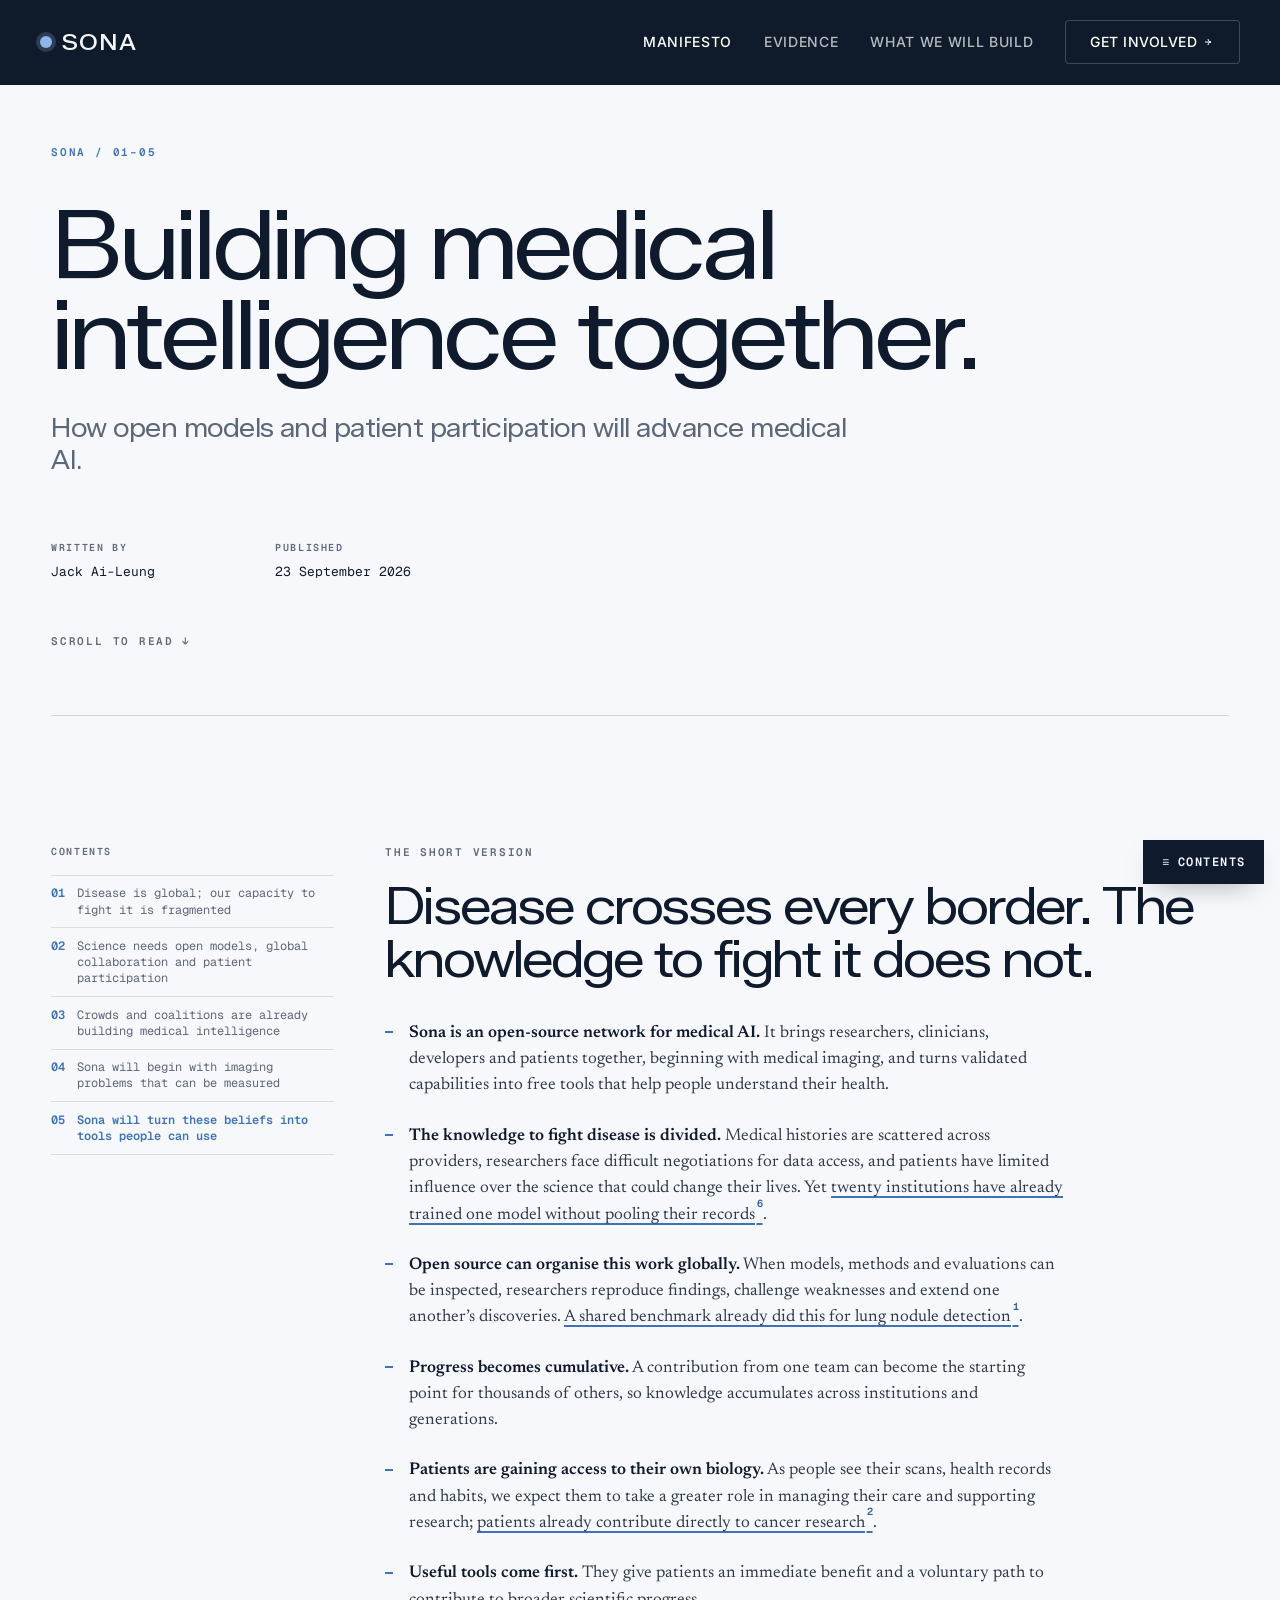
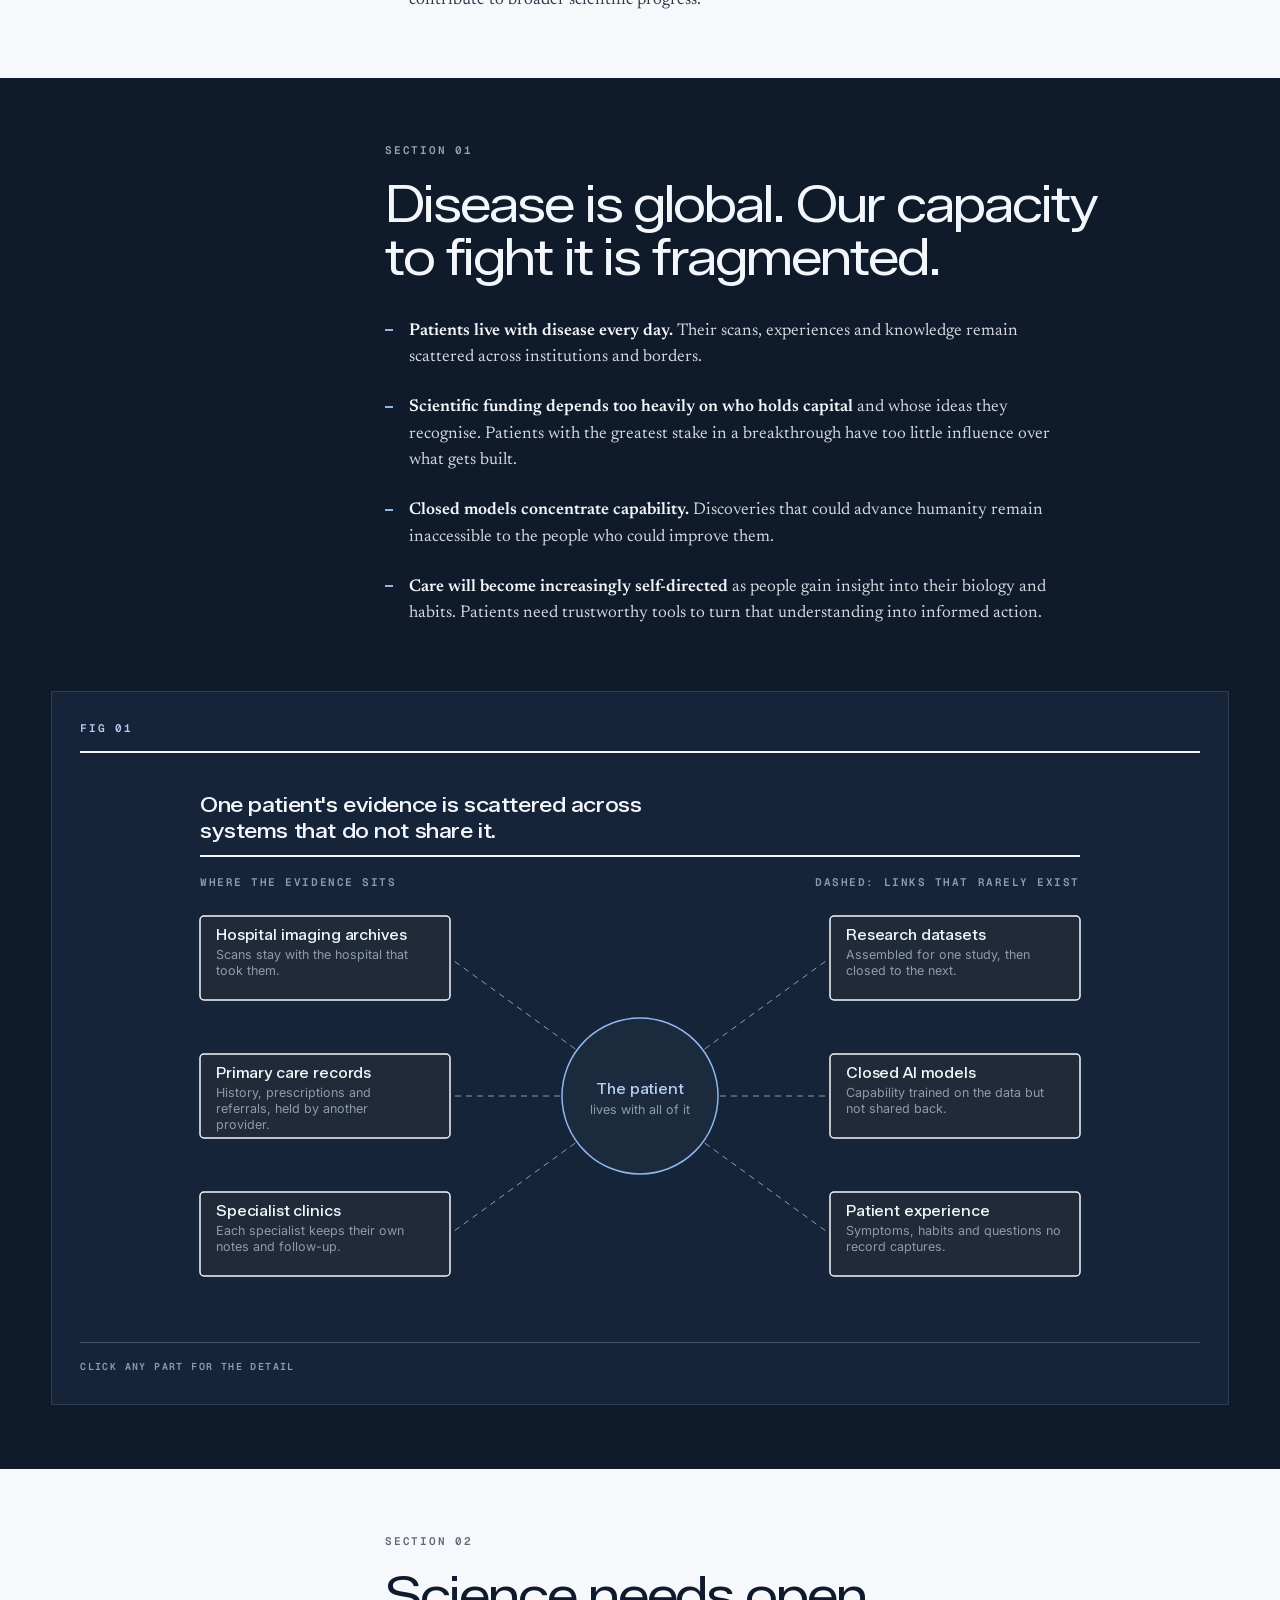
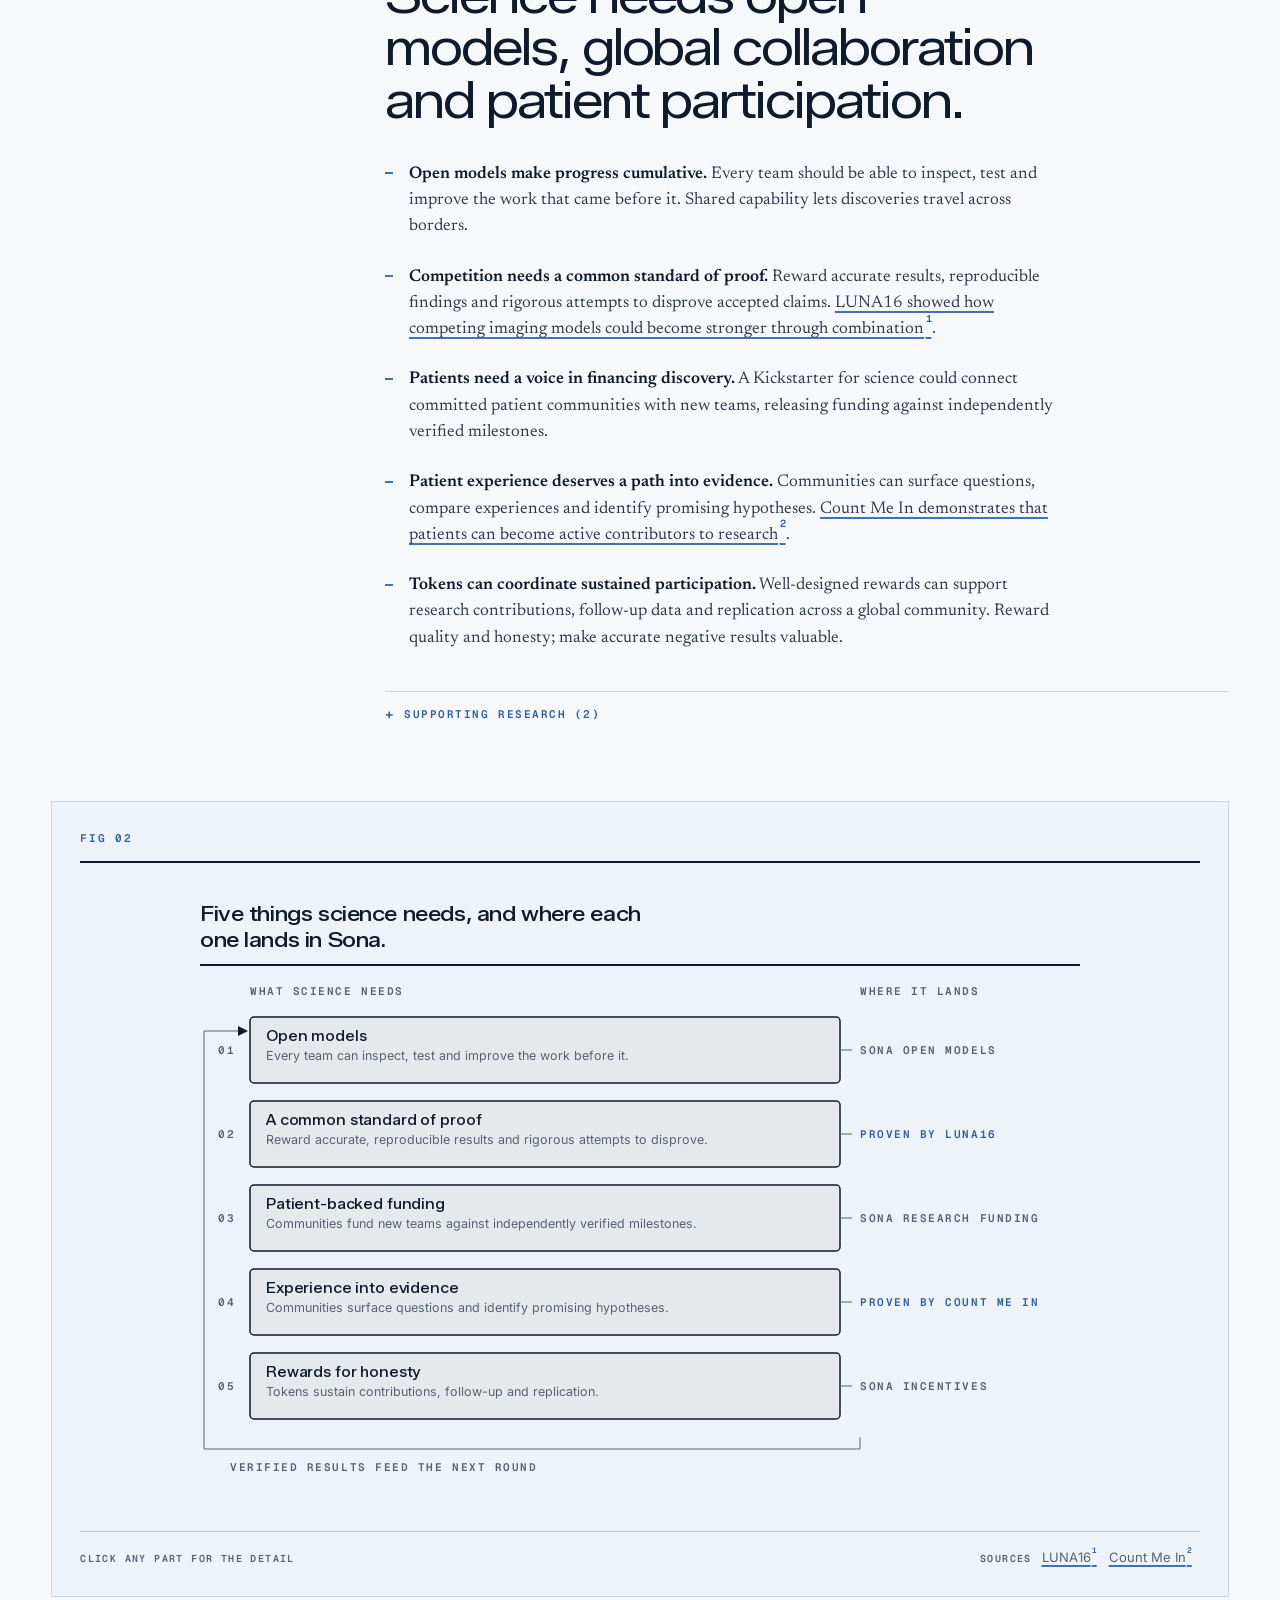
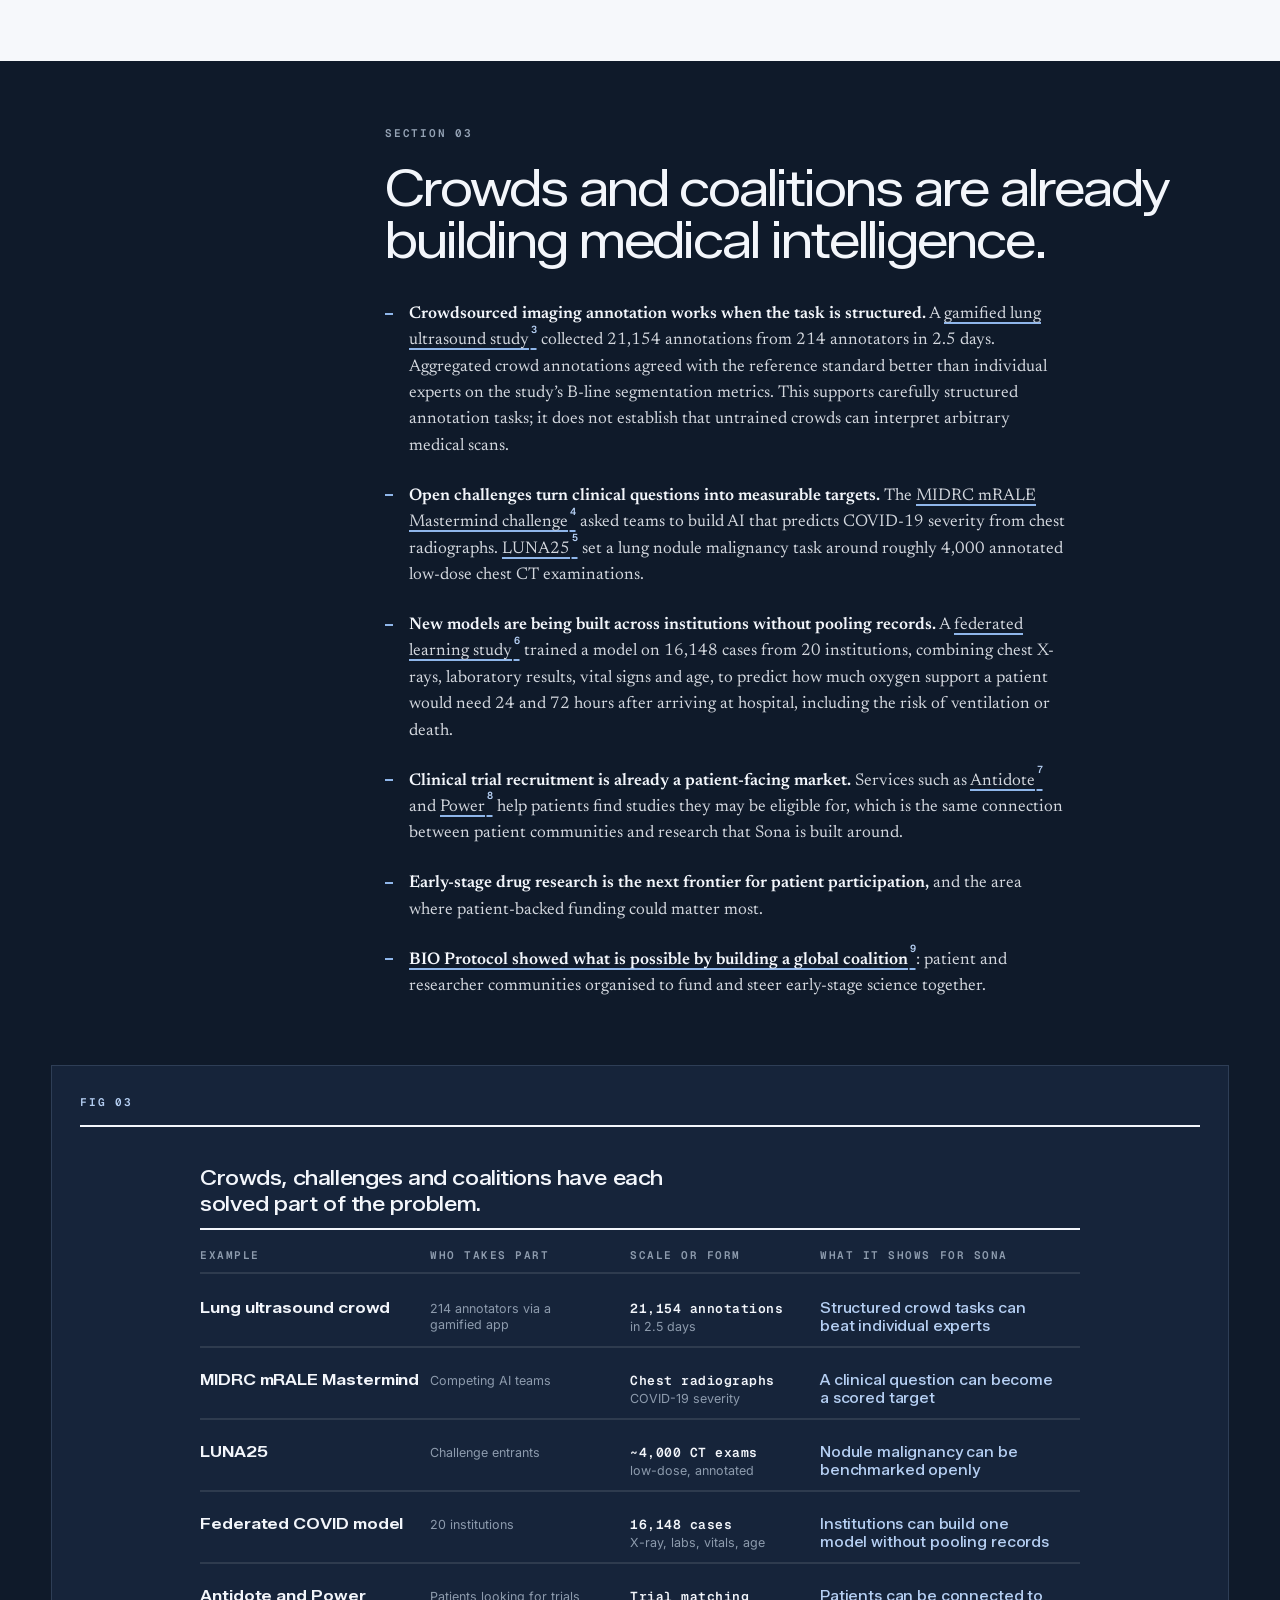
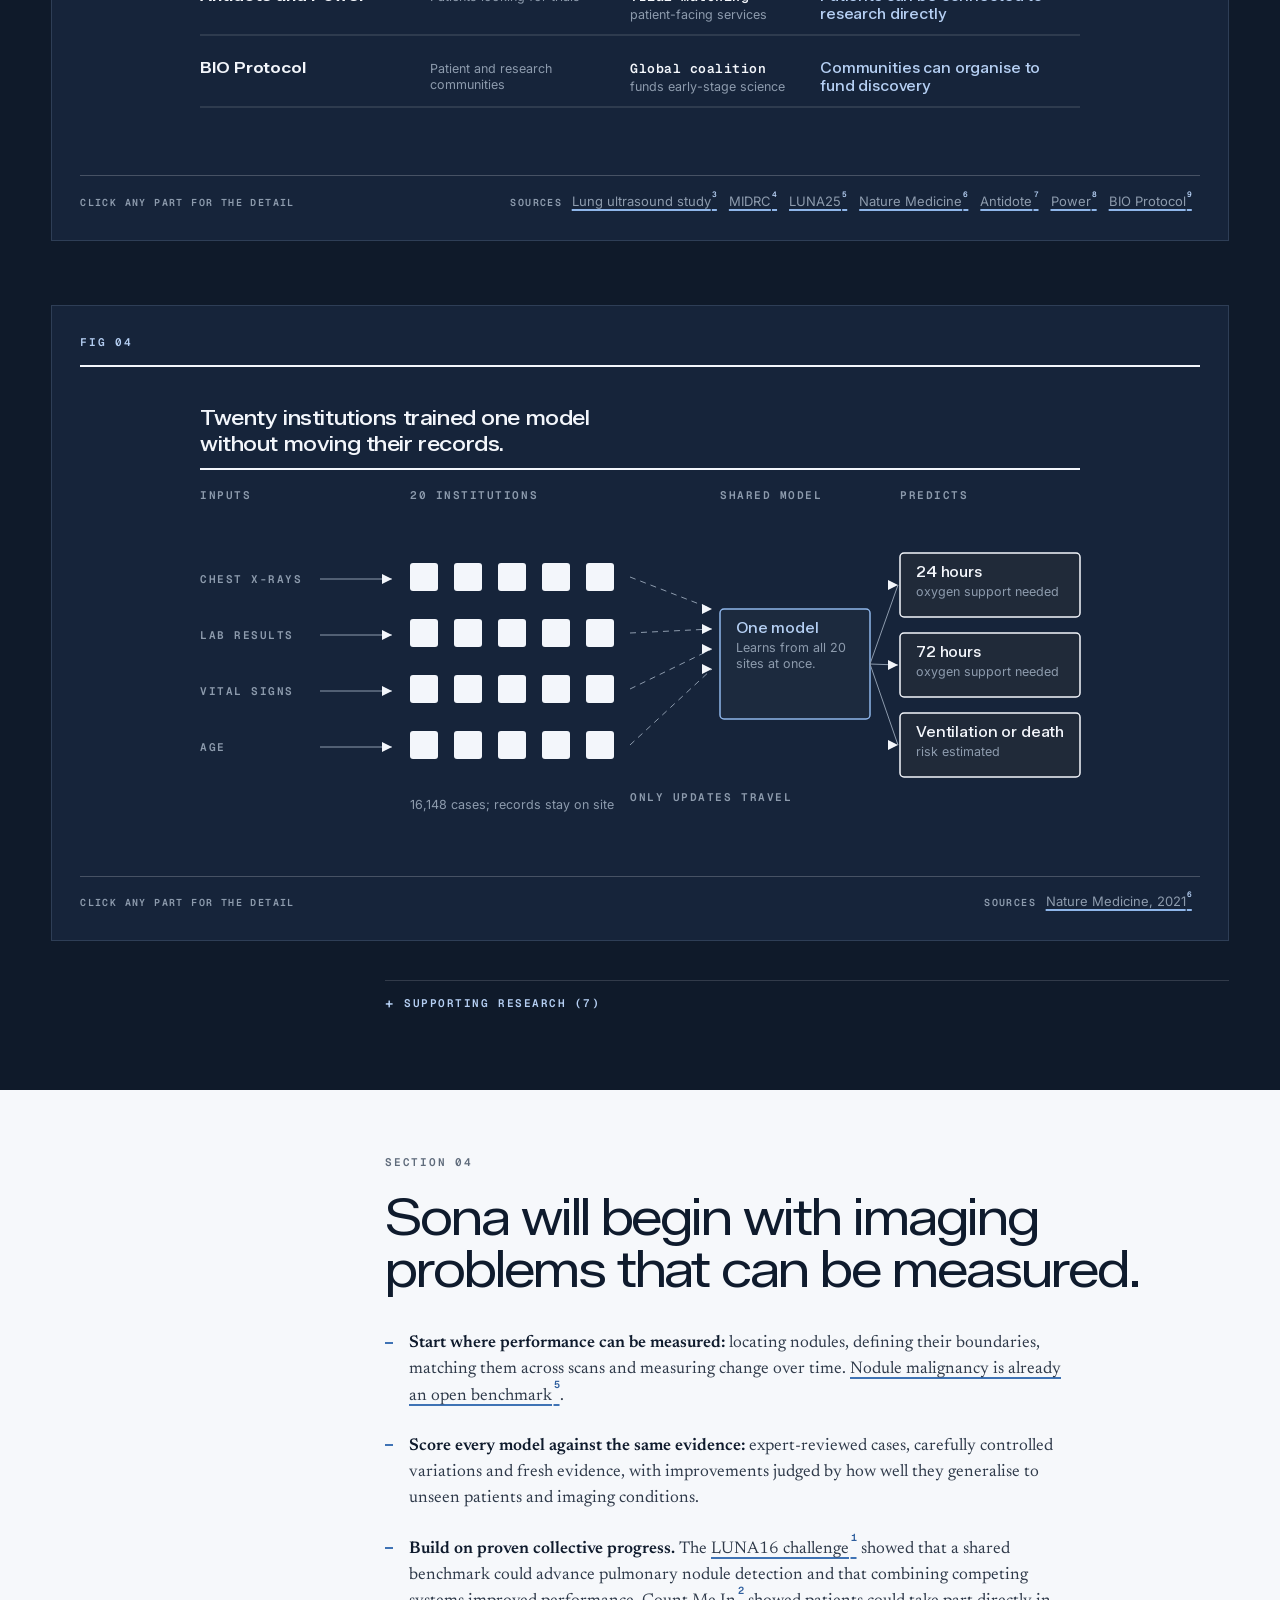
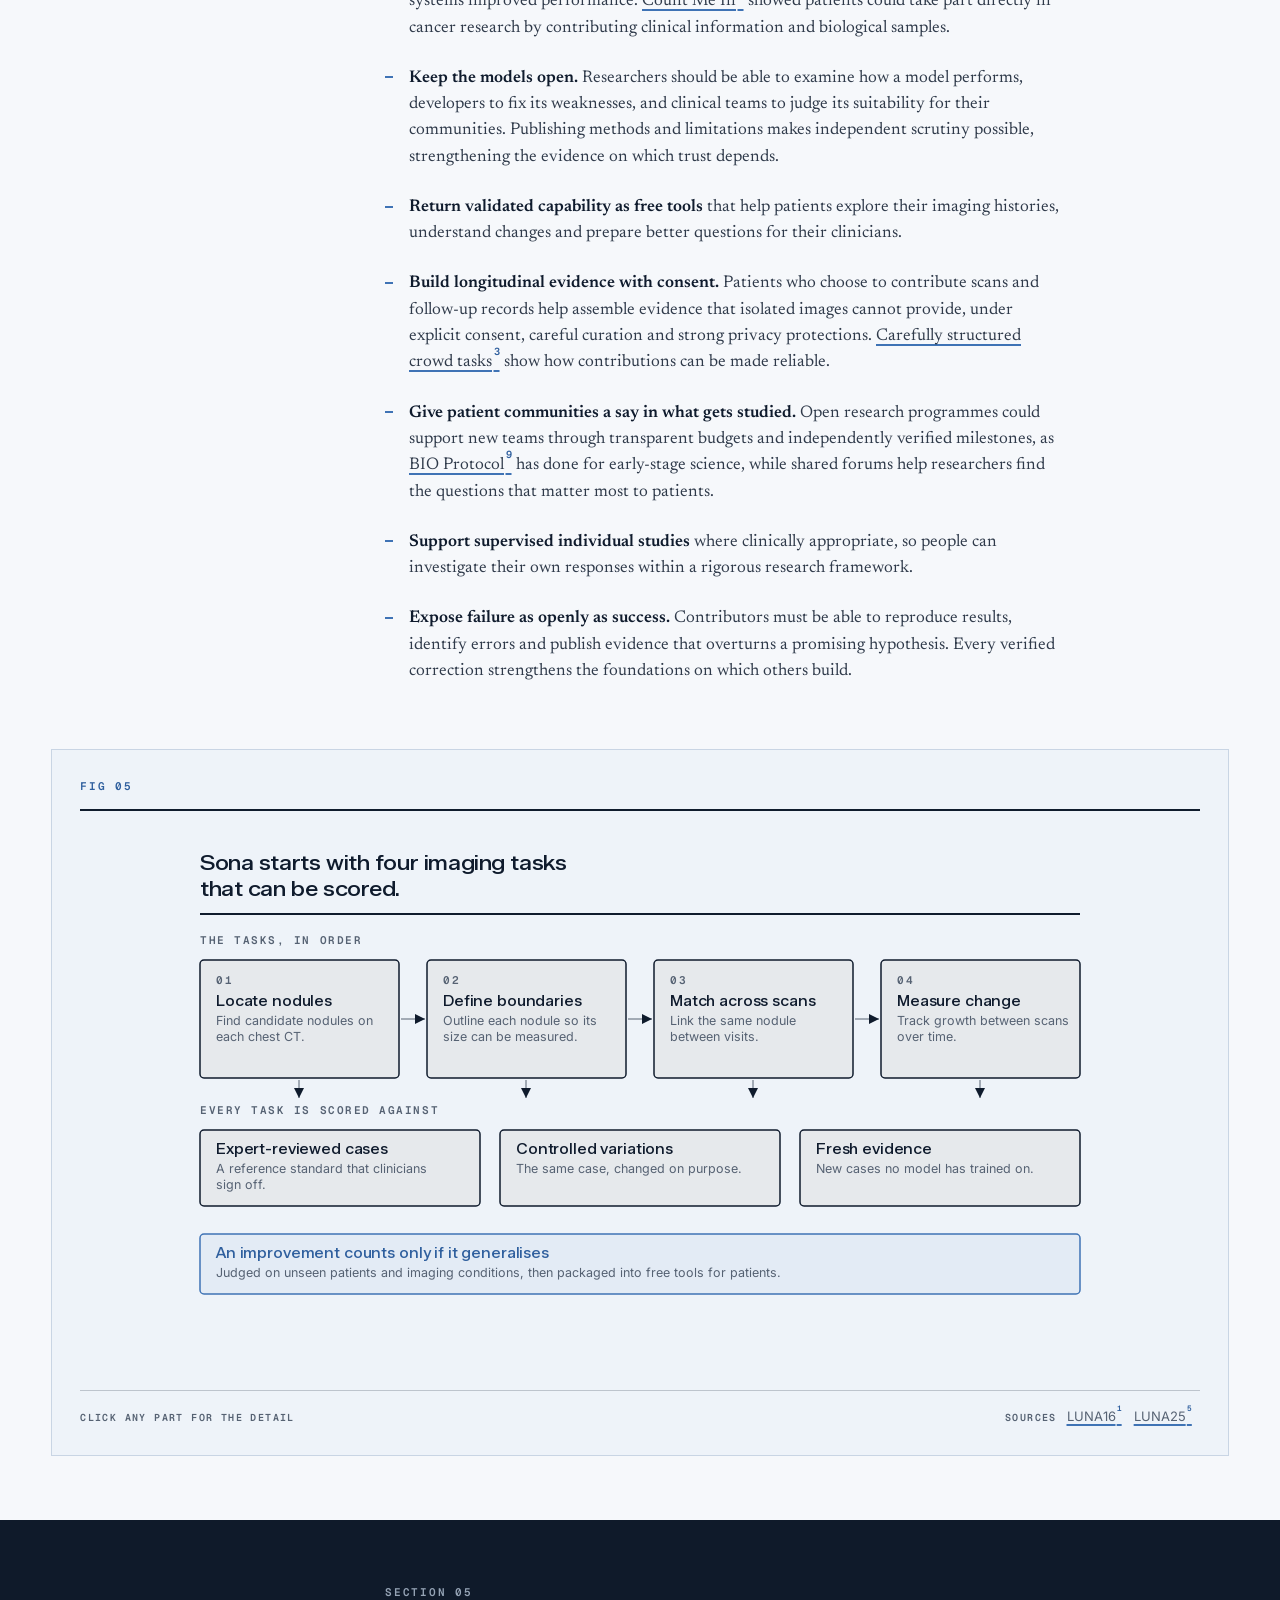
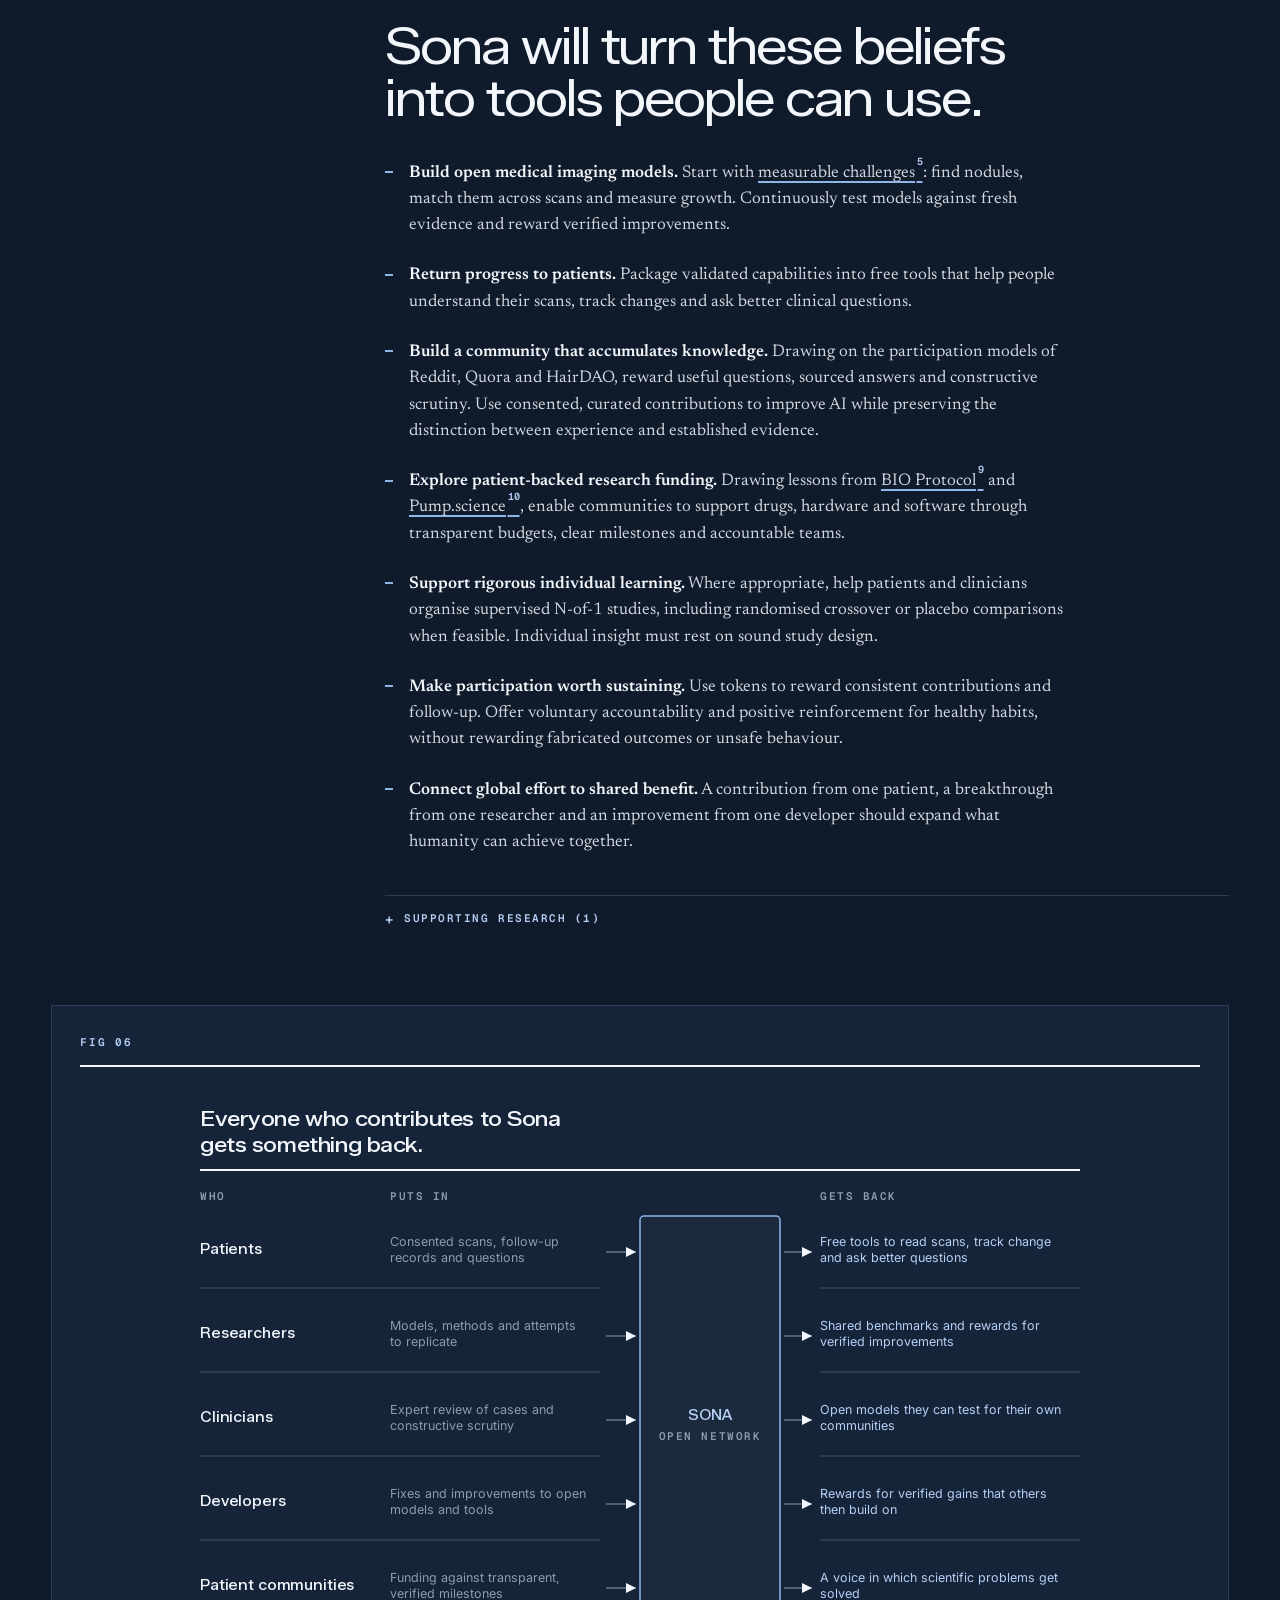
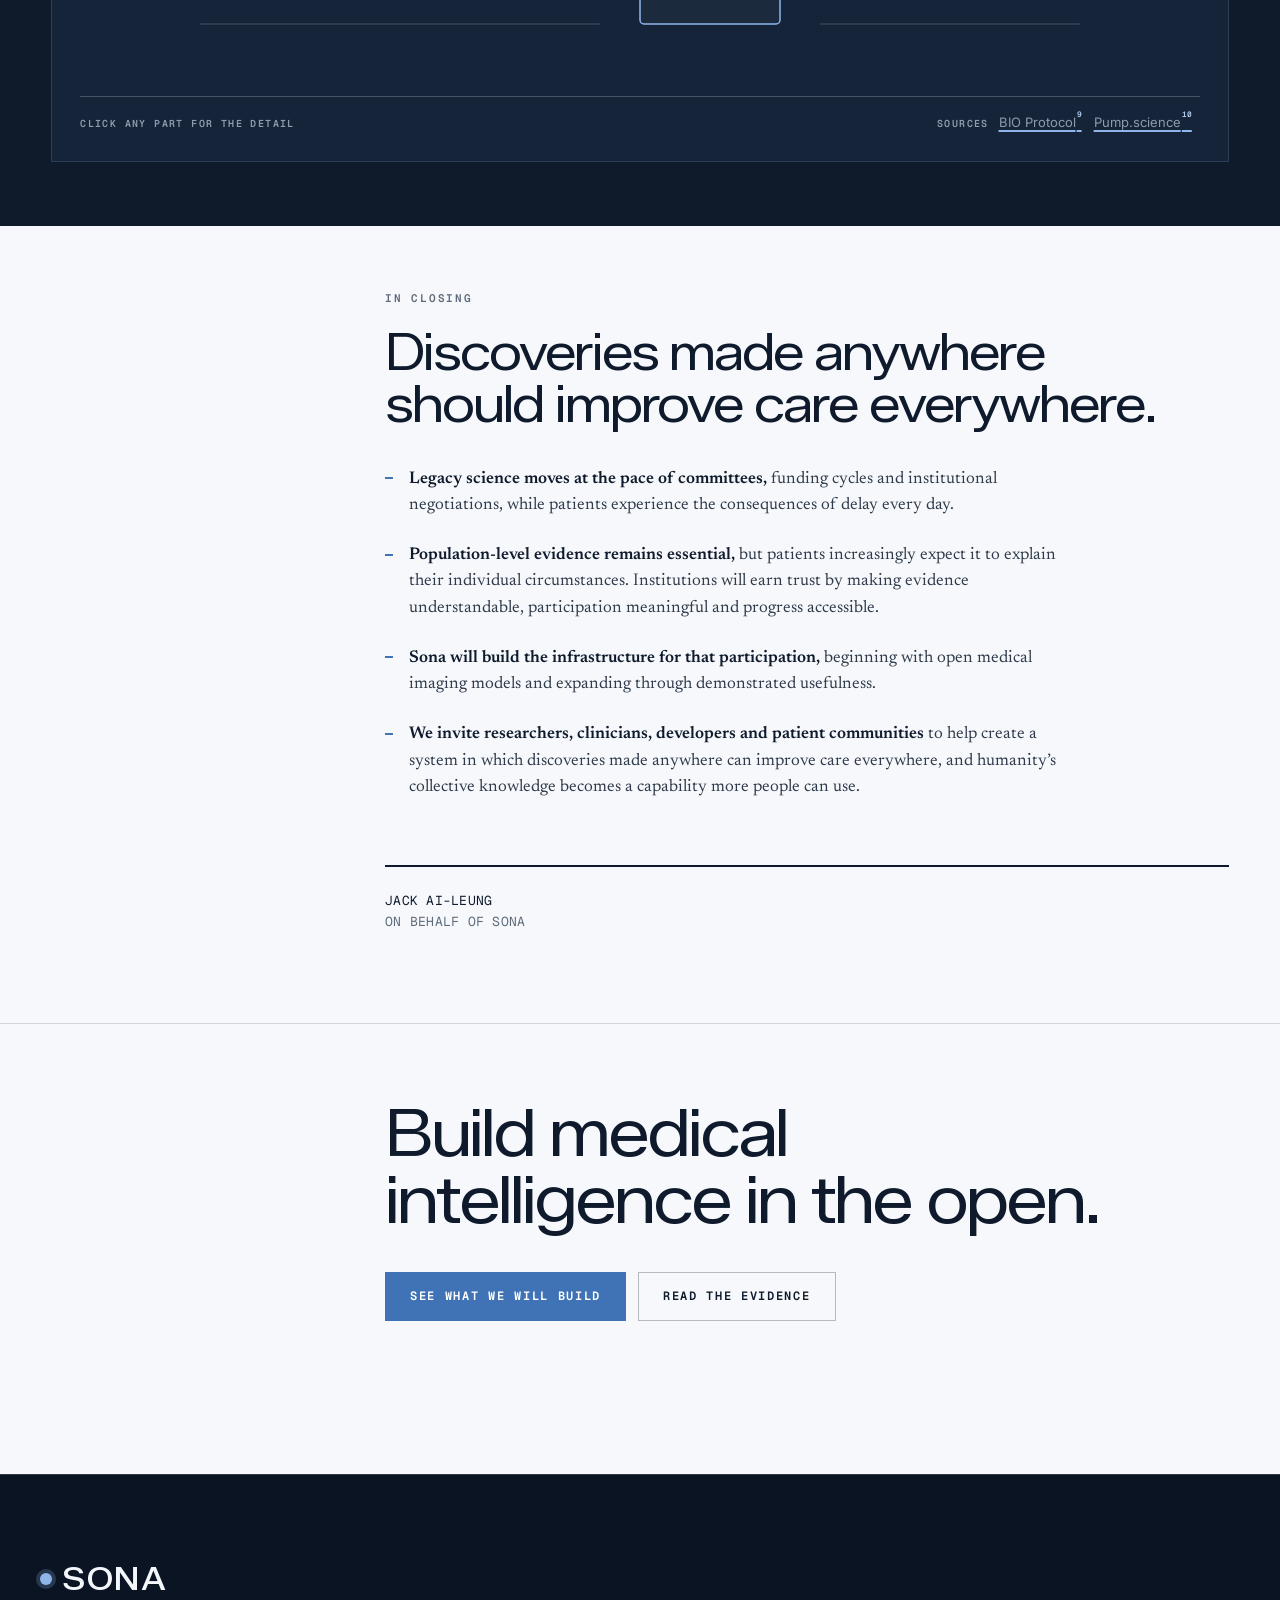
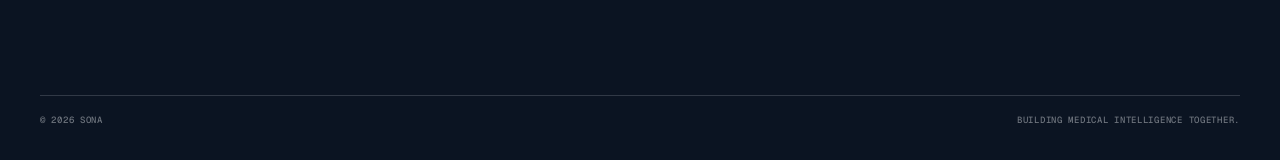
==== commit 146314df: "Add interactive figures to every section; set all copy as cited dot points Six figures in the THOR c" ====
--- a/manifesto/index.html
+++ b/manifesto/index.html
@@ -20,6 +20,7 @@
     <link rel="stylesheet" href="../_astro/index.css" />
     <link rel="stylesheet" href="manifesto.css" />
     <link rel="stylesheet" href="infographics.css" />
+    <link rel="stylesheet" href="charts.css" />
     <link rel="stylesheet" href="citations.css" />
     <link rel="stylesheet" href="sona.css" />
   </head>
@@ -98,20 +99,26 @@
           <div class="mf-main">
             <p class="mf-kicker">The short version</p>
             <h2 id="lead-title" class="mf-h2">Disease crosses every border. The knowledge to fight it does not.</h2>
-            <div class="mf-prose">
-              <p>
-                We are building Sona, an open-source network that brings researchers, clinicians, developers and patients together to advance medical AI. Beginning with medical imaging, we will develop openly available models and translate validated capabilities into free tools that help people understand their health.
-              </p>
-              <p>
-                Disease affects people across every border, yet the knowledge and resources needed to fight it remain divided among institutions, countries and proprietary systems. Medical histories are scattered across providers, researchers face difficult negotiations for data access, and patients have limited influence over the science that could change their lives. This fragmentation constrains both the people capable of contributing to discovery and the people who could benefit from it.
-              </p>
-              <p>
-                We believe open source offers a foundation for organising this work globally. When models, methods and evaluations are available for inspection, researchers can reproduce findings, challenge weaknesses and extend one another&rsquo;s discoveries. A contribution from one team can become the starting point for thousands of others, allowing scientific progress to accumulate across institutions and generations.
-              </p>
-              <p>
-                The opportunity is to connect this collaborative model with patients&rsquo; growing ability to understand their own biology. As people gain access to their scans, health records and information about their habits, we expect them to take a greater role in managing their care and supporting research. Useful tools can give patients an immediate benefit while creating a voluntary path for them to contribute to broader scientific progress.
-              </p>
-            </div>
+            <ul class="beliefs">
+              <li>
+                <strong>Sona is an open-source network for medical AI.</strong> It brings researchers, clinicians, developers and patients together, beginning with medical imaging, and turns validated capabilities into free tools that help people understand their health.
+              </li>
+              <li>
+                <strong>The knowledge to fight disease is divided.</strong> Medical histories are scattered across providers, researchers face difficult negotiations for data access, and patients have limited influence over the science that could change their lives. Yet <a class="cite" href="#ref-exam" data-ref="exam">twenty institutions have already trained one model without pooling their records<sup class="cite-n">6</sup></a>.
+              </li>
+              <li>
+                <strong>Open source can organise this work globally.</strong> When models, methods and evaluations can be inspected, researchers reproduce findings, challenge weaknesses and extend one another&rsquo;s discoveries. <a class="cite" href="#ref-luna16" data-ref="luna16">A shared benchmark already did this for lung nodule detection<sup class="cite-n">1</sup></a>.
+              </li>
+              <li>
+                <strong>Progress becomes cumulative.</strong> A contribution from one team can become the starting point for thousands of others, so knowledge accumulates across institutions and generations.
+              </li>
+              <li>
+                <strong>Patients are gaining access to their own biology.</strong> As people see their scans, health records and habits, we expect them to take a greater role in managing their care and supporting research; <a class="cite" href="#ref-countmein" data-ref="countmein">patients already contribute directly to cancer research<sup class="cite-n">2</sup></a>.
+              </li>
+              <li>
+                <strong>Useful tools come first.</strong> They give patients an immediate benefit and a voluntary path to contribute to broader scientific progress.
+              </li>
+            </ul>
           </div>
         </section>
         </div>
@@ -140,6 +147,42 @@
               </li>
             </ul>
           </div>
+        </section>
+
+        <section class="mf-wrap mf-figure-wrap" aria-label="Figure 01">
+          <figure class="ch ig" id="fig-01">
+            <p class="ig-num">Fig 01</p>
+            <div class="ig-frame" tabindex="0" role="group" aria-label="Chart, scrollable">
+              <div class="ch-wide">
+              <svg viewBox="0 0 960 560" role="img" aria-label="One patient&#x27;s evidence is scattered across systems that do not share it.">
+<text class="c-title" x="40.0" y="44.0" text-anchor="start">One patient&#x27;s evidence is scattered across</text>
+<text class="c-title" x="40.0" y="70.0" text-anchor="start">systems that do not share it.</text>
+<line class="c-rule ch-grow" x1="40" y1="88" x2="920" y2="88" style="--d: calc(var(--ch-step) * 1)"/>
+<g class="ch-rise" style="--d: calc(var(--ch-step) * 2)"><text class="c-tag" x="40.0" y="118.0" text-anchor="start">WHERE THE EVIDENCE SITS</text><text class="c-tag" x="920.0" y="118.0" text-anchor="end">DASHED: LINKS THAT RARELY EXIST</text></g>
+<g class="ch-rise" style="--d: calc(var(--ch-step) * 3)"><line class="c-lead c-dash" x1="415.3" y1="281.0" x2="290" y2="190.0"/><line class="c-lead c-dash" x1="400.0" y1="328.0" x2="290" y2="328.0"/><line class="c-lead c-dash" x1="415.3" y1="375.0" x2="290" y2="466.0"/><line class="c-lead c-dash" x1="544.7" y1="281.0" x2="670" y2="190.0"/><line class="c-lead c-dash" x1="560.0" y1="328.0" x2="670" y2="328.0"/><line class="c-lead c-dash" x1="544.7" y1="375.0" x2="670" y2="466.0"/></g>
+<g class="ch-rise" style="--d: calc(var(--ch-step) * 4)"><rect class="c-surface" x="40" y="148" width="250" height="84" rx="4"/><rect class="c-band" x="40" y="148" width="250" height="84" rx="4"/><rect class="c-outline" x="40" y="148" width="250" height="84" rx="4"/><text class="c-lab" x="56.0" y="172.0" text-anchor="start">Hospital imaging archives</text><text class="c-sub" x="56.0" y="191.0" text-anchor="start">Scans stay with the hospital that</text><text class="c-sub" x="56.0" y="207.0" text-anchor="start">took them.</text></g>
+<rect class="c-hit" x="40.0" y="148.0" width="250.0" height="84.0" tabindex="0" role="button" data-detail="Hospital imaging archives — Scans are held by the hospital or imaging centre that captured them. Moving them to another provider, or into research, usually starts a new request." data-dt="Hospital imaging archives" data-db="Scans are held by the hospital or imaging centre that captured them. Moving them to another provider, or into research, usually starts a new request."><title>Hospital imaging archives — Scans are held by the hospital or imaging centre that captured them. Moving them to another provider, or into research, usually starts a new request.</title></rect>
+<g class="ch-rise" style="--d: calc(var(--ch-step) * 5)"><rect class="c-surface" x="40" y="286" width="250" height="84" rx="4"/><rect class="c-band" x="40" y="286" width="250" height="84" rx="4"/><rect class="c-outline" x="40" y="286" width="250" height="84" rx="4"/><text class="c-lab" x="56.0" y="310.0" text-anchor="start">Primary care records</text><text class="c-sub" x="56.0" y="329.0" text-anchor="start">History, prescriptions and</text><text class="c-sub" x="56.0" y="345.0" text-anchor="start">referrals, held by another</text><text class="c-sub" x="56.0" y="361.0" text-anchor="start">provider.</text></g>
+<rect class="c-hit" x="40.0" y="286.0" width="250.0" height="84.0" tabindex="0" role="button" data-detail="Primary care records — Medical histories are scattered across providers, so no single record tells the whole story of one patient&#x27;s disease." data-dt="Primary care records" data-db="Medical histories are scattered across providers, so no single record tells the whole story of one patient&#x27;s disease."><title>Primary care records — Medical histories are scattered across providers, so no single record tells the whole story of one patient&#x27;s disease.</title></rect>
+<g class="ch-rise" style="--d: calc(var(--ch-step) * 6)"><rect class="c-surface" x="40" y="424" width="250" height="84" rx="4"/><rect class="c-band" x="40" y="424" width="250" height="84" rx="4"/><rect class="c-outline" x="40" y="424" width="250" height="84" rx="4"/><text class="c-lab" x="56.0" y="448.0" text-anchor="start">Specialist clinics</text><text class="c-sub" x="56.0" y="467.0" text-anchor="start">Each specialist keeps their own</text><text class="c-sub" x="56.0" y="483.0" text-anchor="start">notes and follow-up.</text></g>
+<rect class="c-hit" x="40.0" y="424.0" width="250.0" height="84.0" tabindex="0" role="button" data-detail="Specialist clinics — Follow-up is split between clinics, which is exactly the longitudinal evidence that isolated images cannot provide." data-dt="Specialist clinics" data-db="Follow-up is split between clinics, which is exactly the longitudinal evidence that isolated images cannot provide."><title>Specialist clinics — Follow-up is split between clinics, which is exactly the longitudinal evidence that isolated images cannot provide.</title></rect>
+<g class="ch-rise" style="--d: calc(var(--ch-step) * 7)"><rect class="c-surface" x="670" y="148" width="250" height="84" rx="4"/><rect class="c-band" x="670" y="148" width="250" height="84" rx="4"/><rect class="c-outline" x="670" y="148" width="250" height="84" rx="4"/><text class="c-lab" x="686.0" y="172.0" text-anchor="start">Research datasets</text><text class="c-sub" x="686.0" y="191.0" text-anchor="start">Assembled for one study, then</text><text class="c-sub" x="686.0" y="207.0" text-anchor="start">closed to the next.</text></g>
+<rect class="c-hit" x="670.0" y="148.0" width="250.0" height="84.0" tabindex="0" role="button" data-detail="Research datasets — Researchers face difficult negotiations for data access, so a dataset built for one question is rarely reused for the next." data-dt="Research datasets" data-db="Researchers face difficult negotiations for data access, so a dataset built for one question is rarely reused for the next."><title>Research datasets — Researchers face difficult negotiations for data access, so a dataset built for one question is rarely reused for the next.</title></rect>
+<g class="ch-rise" style="--d: calc(var(--ch-step) * 8)"><rect class="c-surface" x="670" y="286" width="250" height="84" rx="4"/><rect class="c-band" x="670" y="286" width="250" height="84" rx="4"/><rect class="c-outline" x="670" y="286" width="250" height="84" rx="4"/><text class="c-lab" x="686.0" y="310.0" text-anchor="start">Closed AI models</text><text class="c-sub" x="686.0" y="329.0" text-anchor="start">Capability trained on the data but</text><text class="c-sub" x="686.0" y="345.0" text-anchor="start">not shared back.</text></g>
+<rect class="c-hit" x="670.0" y="286.0" width="250.0" height="84.0" tabindex="0" role="button" data-detail="Closed AI models — Closed models concentrate capability. Discoveries that could advance humanity stay out of reach of the people who could improve them." data-dt="Closed AI models" data-db="Closed models concentrate capability. Discoveries that could advance humanity stay out of reach of the people who could improve them."><title>Closed AI models — Closed models concentrate capability. Discoveries that could advance humanity stay out of reach of the people who could improve them.</title></rect>
+<g class="ch-rise" style="--d: calc(var(--ch-step) * 9)"><rect class="c-surface" x="670" y="424" width="250" height="84" rx="4"/><rect class="c-band" x="670" y="424" width="250" height="84" rx="4"/><rect class="c-outline" x="670" y="424" width="250" height="84" rx="4"/><text class="c-lab" x="686.0" y="448.0" text-anchor="start">Patient experience</text><text class="c-sub" x="686.0" y="467.0" text-anchor="start">Symptoms, habits and questions no</text><text class="c-sub" x="686.0" y="483.0" text-anchor="start">record captures.</text></g>
+<rect class="c-hit" x="670.0" y="424.0" width="250.0" height="84.0" tabindex="0" role="button" data-detail="Patient experience — Patients live with disease every day. Their experience and knowledge rarely become evidence anyone can use." data-dt="Patient experience" data-db="Patients live with disease every day. Their experience and knowledge rarely become evidence anyone can use."><title>Patient experience — Patients live with disease every day. Their experience and knowledge rarely become evidence anyone can use.</title></rect>
+<g class="ch-rise" style="--d: calc(var(--ch-step) * 10)"><circle class="c-surface" cx="480" cy="328" r="78"/><circle class="c-band-mark" cx="480" cy="328" r="78"/><circle class="c-outline-mark" cx="480" cy="328" r="78"/><text class="c-lab c-lab-mark" x="480.0" y="326.0" text-anchor="middle">The patient</text><text class="c-sub" x="480.0" y="346.0" text-anchor="middle">lives with all of it</text></g>
+<rect class="c-hit" x="402.0" y="250.0" width="156.0" height="156.0" tabindex="0" role="button" data-detail="The patient — Patients have the greatest stake in a breakthrough and the least influence over what gets built. Sona starts from the person at the centre of this map." data-default="true" data-dt="The patient" data-db="Patients have the greatest stake in a breakthrough and the least influence over what gets built. Sona starts from the person at the centre of this map."><title>The patient — Patients have the greatest stake in a breakthrough and the least influence over what gets built. Sona starts from the person at the centre of this map.</title></rect>
+</svg>
+              </div>
+              <div class="ch-narrow">
+              <p class="cn-title">One patient&#x27;s evidence is scattered across systems that do not share it.</p><div class="cn-rule"></div><ul class="cn-list"><li class="cn-row" tabindex="0" role="button" data-detail="The patient — Patients have the greatest stake in a breakthrough and the least influence over what gets built. Sona starts from the person at the centre of this map." data-dt="The patient" data-db="Patients have the greatest stake in a breakthrough and the least influence over what gets built. Sona starts from the person at the centre of this map."><span class="cn-name" data-mark="true">The patient</span><span class="cn-meta"><span>Lives with all of it, controls little of it.</span></span></li><li class="cn-row" tabindex="0" role="button" data-detail="Hospital imaging archives — Scans are held by the hospital or imaging centre that captured them. Moving them to another provider, or into research, usually starts a new request." data-dt="Hospital imaging archives" data-db="Scans are held by the hospital or imaging centre that captured them. Moving them to another provider, or into research, usually starts a new request."><span class="cn-name">Hospital imaging archives</span><span class="cn-meta"><span>Scans stay with the hospital that took them.</span></span></li><li class="cn-row" tabindex="0" role="button" data-detail="Primary care records — Medical histories are scattered across providers, so no single record tells the whole story of one patient&#x27;s disease." data-dt="Primary care records" data-db="Medical histories are scattered across providers, so no single record tells the whole story of one patient&#x27;s disease."><span class="cn-name">Primary care records</span><span class="cn-meta"><span>History, prescriptions and referrals, held by another provider.</span></span></li><li class="cn-row" tabindex="0" role="button" data-detail="Specialist clinics — Follow-up is split between clinics, which is exactly the longitudinal evidence that isolated images cannot provide." data-dt="Specialist clinics" data-db="Follow-up is split between clinics, which is exactly the longitudinal evidence that isolated images cannot provide."><span class="cn-name">Specialist clinics</span><span class="cn-meta"><span>Each specialist keeps their own notes and follow-up.</span></span></li><li class="cn-row" tabindex="0" role="button" data-detail="Research datasets — Researchers face difficult negotiations for data access, so a dataset built for one question is rarely reused for the next." data-dt="Research datasets" data-db="Researchers face difficult negotiations for data access, so a dataset built for one question is rarely reused for the next."><span class="cn-name">Research datasets</span><span class="cn-meta"><span>Assembled for one study, then closed to the next.</span></span></li><li class="cn-row" tabindex="0" role="button" data-detail="Closed AI models — Closed models concentrate capability. Discoveries that could advance humanity stay out of reach of the people who could improve them." data-dt="Closed AI models" data-db="Closed models concentrate capability. Discoveries that could advance humanity stay out of reach of the people who could improve them."><span class="cn-name">Closed AI models</span><span class="cn-meta"><span>Capability trained on the data but not shared back.</span></span></li><li class="cn-row" tabindex="0" role="button" data-detail="Patient experience — Patients live with disease every day. Their experience and knowledge rarely become evidence anyone can use." data-dt="Patient experience" data-db="Patients live with disease every day. Their experience and knowledge rarely become evidence anyone can use."><span class="cn-name">Patient experience</span><span class="cn-meta"><span>Symptoms, habits and questions no record captures.</span></span></li></ul><p class="cn-note">Dashed lines mark the connections that rarely exist between these systems today.</p>
+              </div>
+            </div>
+            <p class="ig-scroll">Drag to pan &rarr;</p>
+            <div class="ig-foot"></div>
+          </figure>
         </section>
         </div>
 
@@ -192,6 +235,43 @@
             </details>
           </div>
         </section>
+
+        <section class="mf-wrap mf-figure-wrap" aria-label="Figure 02">
+          <figure class="ch ig" id="fig-02">
+            <p class="ig-num">Fig 02</p>
+            <div class="ig-frame" tabindex="0" role="group" aria-label="Chart, scrollable">
+              <div class="ch-wide">
+              <svg viewBox="0 0 960 640" role="img" aria-label="Five things science needs, and where each one lands in Sona.">
+<text class="c-title" x="40.0" y="44.0" text-anchor="start">Five things science needs, and where each</text>
+<text class="c-title" x="40.0" y="70.0" text-anchor="start">one lands in Sona.</text>
+<line class="c-rule ch-grow" x1="40" y1="88" x2="920" y2="88" style="--d: calc(var(--ch-step) * 1)"/>
+<g class="ch-rise" style="--d: calc(var(--ch-step) * 2)"><text class="c-tag" x="90.0" y="118.0" text-anchor="start">WHAT SCIENCE NEEDS</text><text class="c-tag" x="700.0" y="118.0" text-anchor="start">WHERE IT LANDS</text></g>
+<g class="ch-rise" style="--d: calc(var(--ch-step) * 3)"><rect class="c-surface" x="90" y="140" width="590" height="66" rx="4"/><rect class="c-band" x="90" y="140" width="590" height="66" rx="4"/><rect class="c-outline" x="90" y="140" width="590" height="66" rx="4"/><text class="c-lab" x="106.0" y="164.0" text-anchor="start">Open models</text><text class="c-sub" x="106.0" y="183.0" text-anchor="start">Every team can inspect, test and improve the work before it.</text></g>
+<g class="ch-rise" style="--d: calc(var(--ch-step) * 4)"><line class="c-lead" x1="680" y1="173" x2="692" y2="173"/><text class="c-tag" x="700.0" y="177.0" text-anchor="start">SONA OPEN MODELS</text><text class="c-tag" x="58.0" y="177.0" text-anchor="start">01</text></g>
+<rect class="c-hit" x="90.0" y="140.0" width="590.0" height="66.0" tabindex="0" role="button" data-detail="Open models — Open models make progress cumulative. Shared capability lets discoveries travel across borders, and every improvement becomes a foundation for the next team." data-dt="Open models" data-db="Open models make progress cumulative. Shared capability lets discoveries travel across borders, and every improvement becomes a foundation for the next team."><title>Open models — Open models make progress cumulative. Shared capability lets discoveries travel across borders, and every improvement becomes a foundation for the next team.</title></rect>
+<g class="ch-rise" style="--d: calc(var(--ch-step) * 5)"><rect class="c-surface" x="90" y="224" width="590" height="66" rx="4"/><rect class="c-band" x="90" y="224" width="590" height="66" rx="4"/><rect class="c-outline" x="90" y="224" width="590" height="66" rx="4"/><text class="c-lab" x="106.0" y="248.0" text-anchor="start">A common standard of proof</text><text class="c-sub" x="106.0" y="267.0" text-anchor="start">Reward accurate, reproducible results and rigorous attempts to disprove.</text></g>
+<g class="ch-rise" style="--d: calc(var(--ch-step) * 6)"><line class="c-lead" x1="680" y1="257" x2="692" y2="257"/><text class="c-tag c-tag-mark" x="700.0" y="261.0" text-anchor="start">PROVEN BY LUNA16</text><text class="c-tag" x="58.0" y="261.0" text-anchor="start">02</text></g>
+<rect class="c-hit" x="90.0" y="224.0" width="590.0" height="66.0" tabindex="0" role="button" data-detail="A common standard of proof — Competition needs a common standard of proof. LUNA16 showed how competing imaging models could become stronger through combination once they were scored the same way." data-default="true" data-dt="A common standard of proof" data-db="Competition needs a common standard of proof. LUNA16 showed how competing imaging models could become stronger through combination once they were scored the same way."><title>A common standard of proof — Competition needs a common standard of proof. LUNA16 showed how competing imaging models could become stronger through combination once they were scored the same way.</title></rect>
+<g class="ch-rise" style="--d: calc(var(--ch-step) * 7)"><rect class="c-surface" x="90" y="308" width="590" height="66" rx="4"/><rect class="c-band" x="90" y="308" width="590" height="66" rx="4"/><rect class="c-outline" x="90" y="308" width="590" height="66" rx="4"/><text class="c-lab" x="106.0" y="332.0" text-anchor="start">Patient-backed funding</text><text class="c-sub" x="106.0" y="351.0" text-anchor="start">Communities fund new teams against independently verified milestones.</text></g>
+<g class="ch-rise" style="--d: calc(var(--ch-step) * 8)"><line class="c-lead" x1="680" y1="341" x2="692" y2="341"/><text class="c-tag" x="700.0" y="345.0" text-anchor="start">SONA RESEARCH FUNDING</text><text class="c-tag" x="58.0" y="345.0" text-anchor="start">03</text></g>
+<rect class="c-hit" x="90.0" y="308.0" width="590.0" height="66.0" tabindex="0" role="button" data-detail="Patient-backed funding — Patients need a voice in financing discovery. A Kickstarter for science could connect committed patient communities with new teams, releasing money only as milestones are verified." data-dt="Patient-backed funding" data-db="Patients need a voice in financing discovery. A Kickstarter for science could connect committed patient communities with new teams, releasing money only as milestones are verified."><title>Patient-backed funding — Patients need a voice in financing discovery. A Kickstarter for science could connect committed patient communities with new teams, releasing money only as milestones are verified.</title></rect>
+<g class="ch-rise" style="--d: calc(var(--ch-step) * 9)"><rect class="c-surface" x="90" y="392" width="590" height="66" rx="4"/><rect class="c-band" x="90" y="392" width="590" height="66" rx="4"/><rect class="c-outline" x="90" y="392" width="590" height="66" rx="4"/><text class="c-lab" x="106.0" y="416.0" text-anchor="start">Experience into evidence</text><text class="c-sub" x="106.0" y="435.0" text-anchor="start">Communities surface questions and identify promising hypotheses.</text></g>
+<g class="ch-rise" style="--d: calc(var(--ch-step) * 10)"><line class="c-lead" x1="680" y1="425" x2="692" y2="425"/><text class="c-tag c-tag-mark" x="700.0" y="429.0" text-anchor="start">PROVEN BY COUNT ME IN</text><text class="c-tag" x="58.0" y="429.0" text-anchor="start">04</text></g>
+<rect class="c-hit" x="90.0" y="392.0" width="590.0" height="66.0" tabindex="0" role="button" data-detail="Experience into evidence — Patient experience deserves a path into evidence. Count Me In demonstrates that patients can become active contributors to research, not only its subjects." data-dt="Experience into evidence" data-db="Patient experience deserves a path into evidence. Count Me In demonstrates that patients can become active contributors to research, not only its subjects."><title>Experience into evidence — Patient experience deserves a path into evidence. Count Me In demonstrates that patients can become active contributors to research, not only its subjects.</title></rect>
+<g class="ch-rise" style="--d: calc(var(--ch-step) * 11)"><rect class="c-surface" x="90" y="476" width="590" height="66" rx="4"/><rect class="c-band" x="90" y="476" width="590" height="66" rx="4"/><rect class="c-outline" x="90" y="476" width="590" height="66" rx="4"/><text class="c-lab" x="106.0" y="500.0" text-anchor="start">Rewards for honesty</text><text class="c-sub" x="106.0" y="519.0" text-anchor="start">Tokens sustain contributions, follow-up and replication.</text></g>
+<g class="ch-rise" style="--d: calc(var(--ch-step) * 12)"><line class="c-lead" x1="680" y1="509" x2="692" y2="509"/><text class="c-tag" x="700.0" y="513.0" text-anchor="start">SONA INCENTIVES</text><text class="c-tag" x="58.0" y="513.0" text-anchor="start">05</text></g>
+<rect class="c-hit" x="90.0" y="476.0" width="590.0" height="66.0" tabindex="0" role="button" data-detail="Rewards for honesty — Tokens can coordinate sustained participation. Reward quality and honesty, and make accurate negative results as valuable as positive ones." data-dt="Rewards for honesty" data-db="Tokens can coordinate sustained participation. Reward quality and honesty, and make accurate negative results as valuable as positive ones."><title>Rewards for honesty — Tokens can coordinate sustained participation. Reward quality and honesty, and make accurate negative results as valuable as positive ones.</title></rect>
+<g class="ch-rise" style="--d: calc(var(--ch-step) * 13)"><path class="c-lead" fill="none" d="M 700 560 L 700 572 L 44 572 L 44 154 L 80 154"/><polygon class="c-fill" points="88,154 78,149 78,159"/><text class="c-tag" x="70.0" y="594.0" text-anchor="start">VERIFIED RESULTS FEED THE NEXT ROUND</text></g>
+</svg>
+              </div>
+              <div class="ch-narrow">
+              <p class="cn-title">Five things science needs, and where each one lands in Sona.</p><div class="cn-rule"></div><ul class="cn-list"><li class="cn-row" tabindex="0" role="button" data-detail="Open models — Open models make progress cumulative. Shared capability lets discoveries travel across borders, and every improvement becomes a foundation for the next team." data-dt="Open models" data-db="Open models make progress cumulative. Shared capability lets discoveries travel across borders, and every improvement becomes a foundation for the next team."><span class="cn-name">Open models</span><span class="cn-meta"><span>Every team can inspect, test and improve the work before it.</span><span>Sona Open Models</span></span></li><li class="cn-row" tabindex="0" role="button" data-detail="A common standard of proof — Competition needs a common standard of proof. LUNA16 showed how competing imaging models could become stronger through combination once they were scored the same way." data-dt="A common standard of proof" data-db="Competition needs a common standard of proof. LUNA16 showed how competing imaging models could become stronger through combination once they were scored the same way."><span class="cn-name" data-mark="true">A common standard of proof</span><span class="cn-meta"><span>Reward accurate, reproducible results and rigorous attempts to disprove.</span><span>Proven By LUNA16</span></span></li><li class="cn-row" tabindex="0" role="button" data-detail="Patient-backed funding — Patients need a voice in financing discovery. A Kickstarter for science could connect committed patient communities with new teams, releasing money only as milestones are verified." data-dt="Patient-backed funding" data-db="Patients need a voice in financing discovery. A Kickstarter for science could connect committed patient communities with new teams, releasing money only as milestones are verified."><span class="cn-name">Patient-backed funding</span><span class="cn-meta"><span>Communities fund new teams against independently verified milestones.</span><span>Sona Research Funding</span></span></li><li class="cn-row" tabindex="0" role="button" data-detail="Experience into evidence — Patient experience deserves a path into evidence. Count Me In demonstrates that patients can become active contributors to research, not only its subjects." data-dt="Experience into evidence" data-db="Patient experience deserves a path into evidence. Count Me In demonstrates that patients can become active contributors to research, not only its subjects."><span class="cn-name" data-mark="true">Experience into evidence</span><span class="cn-meta"><span>Communities surface questions and identify promising hypotheses.</span><span>Proven By Count Me In</span></span></li><li class="cn-row" tabindex="0" role="button" data-detail="Rewards for honesty — Tokens can coordinate sustained participation. Reward quality and honesty, and make accurate negative results as valuable as positive ones." data-dt="Rewards for honesty" data-db="Tokens can coordinate sustained participation. Reward quality and honesty, and make accurate negative results as valuable as positive ones."><span class="cn-name">Rewards for honesty</span><span class="cn-meta"><span>Tokens sustain contributions, follow-up and replication.</span><span>Sona Incentives</span></span></li></ul>
+              </div>
+            </div>
+            <p class="ig-scroll">Drag to pan &rarr;</p>
+            <div class="ig-foot"><p class="ig-src"><span>Sources</span> <a class="cite" href="#ref-luna16" data-ref="luna16">LUNA16<sup class="cite-n">1</sup></a> <a class="cite" href="#ref-countmein" data-ref="countmein">Count Me In<sup class="cite-n">2</sup></a></p></div>
+          </figure>
+        </section>
         </div>
 
         <!-- 03 ------------------------------------------------------------ -->
@@ -226,31 +306,73 @@
           </div>
         </section>
 
-        <section class="mf-wrap mf-figure-wrap" aria-label="Figure 01">
-          <figure class="ig" id="fig-01">
-            <p class="ig-num">Fig 01</p>
-            <p class="sn-fig-title">A structured crowd task produced expert-grade lung ultrasound annotation in days.</p>
-            <ul class="sn-stats">
-              <li><span class="sn-stat-v">21,154</span><span class="sn-stat-l">Annotations collected</span></li>
-              <li><span class="sn-stat-v">214</span><span class="sn-stat-l">Annotators</span></li>
-              <li><span class="sn-stat-v">2.5</span><span class="sn-stat-l">Days to collect</span></li>
-            </ul>
-            <p class="sn-fig-note">Aggregated crowd annotations agreed with the reference standard better than individual experts on B-line segmentation. The result holds for a carefully structured task, not for open-ended scan interpretation.</p>
-            <p class="sn-fig-src"><span>Sources</span> <a class="cite" href="#ref-lus" data-ref="lus">Gamified lung ultrasound study<sup class="cite-n">3</sup></a></p>
+        <section class="mf-wrap mf-figure-wrap" aria-label="Figure 03">
+          <figure class="ch ig" id="fig-03">
+            <p class="ig-num">Fig 03</p>
+            <div class="ig-frame" tabindex="0" role="group" aria-label="Chart, scrollable">
+              <div class="ch-wide">
+              <svg viewBox="0 0 960 620" role="img" aria-label="Crowds, challenges and coalitions have each solved part of the problem.">
+<text class="c-title" x="40.0" y="44.0" text-anchor="start">Crowds, challenges and coalitions have each</text>
+<text class="c-title" x="40.0" y="70.0" text-anchor="start">solved part of the problem.</text>
+<line class="c-rule ch-grow" x1="40" y1="88" x2="920" y2="88" style="--d: calc(var(--ch-step) * 1)"/>
+<g class="ch-rise" style="--d: calc(var(--ch-step) * 2)"><text class="c-tag" x="40.0" y="118.0" text-anchor="start">EXAMPLE</text><text class="c-tag" x="270.0" y="118.0" text-anchor="start">WHO TAKES PART</text><text class="c-tag" x="470.0" y="118.0" text-anchor="start">SCALE OR FORM</text><text class="c-tag" x="660.0" y="118.0" text-anchor="start">WHAT IT SHOWS FOR SONA</text><line class="c-hair" x1="40" y1="132" x2="920" y2="132"/></g>
+<g class="ch-rise" style="--d: calc(var(--ch-step) * 3)"><text class="c-wordmark" x="40.0" y="172.0" text-anchor="start">Lung ultrasound crowd</text><text class="c-sub" x="270.0" y="172.0" text-anchor="start">214 annotators via a</text><text class="c-sub" x="270.0" y="188.0" text-anchor="start">gamified app</text><text class="c-val" x="470.0" y="172.0" text-anchor="start">21,154 annotations</text><text class="c-sub" x="470.0" y="190.0" text-anchor="start">in 2.5 days</text><text class="c-lab c-lab-mark" x="660.0" y="172.0" text-anchor="start">Structured crowd tasks can</text><text class="c-lab c-lab-mark" x="660.0" y="190.0" text-anchor="start">beat individual experts</text><line class="c-hair" x1="40" y1="206" x2="920" y2="206"/></g>
+<rect class="c-hit" x="36.0" y="146.0" width="888.0" height="60.0" tabindex="0" role="button" data-detail="Lung ultrasound crowd — 21,154 annotations from 214 annotators in 2.5 days. Aggregated crowd annotations agreed with the reference standard better than individual experts on B-line segmentation. This supports carefully structured tasks; it does not show untrained crowds can read arbitrary scans." data-default="true" data-dt="Lung ultrasound crowd" data-db="21,154 annotations from 214 annotators in 2.5 days. Aggregated crowd annotations agreed with the reference standard better than individual experts on B-line segmentation. This supports carefully structured tasks; it does not show untrained crowds can read arbitrary scans."><title>Lung ultrasound crowd — 21,154 annotations from 214 annotators in 2.5 days. Aggregated crowd annotations agreed with the reference standard better than individual experts on B-line segmentation. This supports carefully structured tasks; it does not show untrained crowds can read arbitrary scans.</title></rect>
+<g class="ch-rise" style="--d: calc(var(--ch-step) * 4)"><text class="c-wordmark" x="40.0" y="244.0" text-anchor="start">MIDRC mRALE Mastermind</text><text class="c-sub" x="270.0" y="244.0" text-anchor="start">Competing AI teams</text><text class="c-val" x="470.0" y="244.0" text-anchor="start">Chest radiographs</text><text class="c-sub" x="470.0" y="262.0" text-anchor="start">COVID-19 severity</text><text class="c-lab c-lab-mark" x="660.0" y="244.0" text-anchor="start">A clinical question can become</text><text class="c-lab c-lab-mark" x="660.0" y="262.0" text-anchor="start">a scored target</text><line class="c-hair" x1="40" y1="278" x2="920" y2="278"/></g>
+<rect class="c-hit" x="36.0" y="218.0" width="888.0" height="60.0" tabindex="0" role="button" data-detail="MIDRC mRALE Mastermind — An open challenge asking teams to build AI that predicts COVID-19 severity from chest radiographs, scored against the mRALE severity measure." data-dt="MIDRC mRALE Mastermind" data-db="An open challenge asking teams to build AI that predicts COVID-19 severity from chest radiographs, scored against the mRALE severity measure."><title>MIDRC mRALE Mastermind — An open challenge asking teams to build AI that predicts COVID-19 severity from chest radiographs, scored against the mRALE severity measure.</title></rect>
+<g class="ch-rise" style="--d: calc(var(--ch-step) * 5)"><text class="c-wordmark" x="40.0" y="316.0" text-anchor="start">LUNA25</text><text class="c-sub" x="270.0" y="316.0" text-anchor="start">Challenge entrants</text><text class="c-val" x="470.0" y="316.0" text-anchor="start">~4,000 CT exams</text><text class="c-sub" x="470.0" y="334.0" text-anchor="start">low-dose, annotated</text><text class="c-lab c-lab-mark" x="660.0" y="316.0" text-anchor="start">Nodule malignancy can be</text><text class="c-lab c-lab-mark" x="660.0" y="334.0" text-anchor="start">benchmarked openly</text><line class="c-hair" x1="40" y1="350" x2="920" y2="350"/></g>
+<rect class="c-hit" x="36.0" y="290.0" width="888.0" height="60.0" tabindex="0" role="button" data-detail="LUNA25 — A 2025 lung nodule malignancy challenge built around roughly 4,000 annotated low-dose chest CT examinations." data-dt="LUNA25" data-db="A 2025 lung nodule malignancy challenge built around roughly 4,000 annotated low-dose chest CT examinations."><title>LUNA25 — A 2025 lung nodule malignancy challenge built around roughly 4,000 annotated low-dose chest CT examinations.</title></rect>
+<g class="ch-rise" style="--d: calc(var(--ch-step) * 6)"><text class="c-wordmark" x="40.0" y="388.0" text-anchor="start">Federated COVID model</text><text class="c-sub" x="270.0" y="388.0" text-anchor="start">20 institutions</text><text class="c-val" x="470.0" y="388.0" text-anchor="start">16,148 cases</text><text class="c-sub" x="470.0" y="406.0" text-anchor="start">X-ray, labs, vitals, age</text><text class="c-lab c-lab-mark" x="660.0" y="388.0" text-anchor="start">Institutions can build one</text><text class="c-lab c-lab-mark" x="660.0" y="406.0" text-anchor="start">model without pooling records</text><line class="c-hair" x1="40" y1="422" x2="920" y2="422"/></g>
+<rect class="c-hit" x="36.0" y="362.0" width="888.0" height="60.0" tabindex="0" role="button" data-detail="Federated COVID model — A federated model trained across 20 institutions predicted the oxygen support patients would need 24 and 72 hours after arriving at hospital, including the risk of ventilation or death." data-dt="Federated COVID model" data-db="A federated model trained across 20 institutions predicted the oxygen support patients would need 24 and 72 hours after arriving at hospital, including the risk of ventilation or death."><title>Federated COVID model — A federated model trained across 20 institutions predicted the oxygen support patients would need 24 and 72 hours after arriving at hospital, including the risk of ventilation or death.</title></rect>
+<g class="ch-rise" style="--d: calc(var(--ch-step) * 7)"><text class="c-wordmark" x="40.0" y="460.0" text-anchor="start">Antidote and Power</text><text class="c-sub" x="270.0" y="460.0" text-anchor="start">Patients looking for trials</text><text class="c-val" x="470.0" y="460.0" text-anchor="start">Trial matching</text><text class="c-sub" x="470.0" y="478.0" text-anchor="start">patient-facing services</text><text class="c-lab c-lab-mark" x="660.0" y="460.0" text-anchor="start">Patients can be connected to</text><text class="c-lab c-lab-mark" x="660.0" y="478.0" text-anchor="start">research directly</text><line class="c-hair" x1="40" y1="494" x2="920" y2="494"/></g>
+<rect class="c-hit" x="36.0" y="434.0" width="888.0" height="60.0" tabindex="0" role="button" data-detail="Antidote and Power — Clinical trial recruitment services that help patients find studies they may be eligible for: the same connection between patient communities and research that Sona is built around." data-dt="Antidote and Power" data-db="Clinical trial recruitment services that help patients find studies they may be eligible for: the same connection between patient communities and research that Sona is built around."><title>Antidote and Power — Clinical trial recruitment services that help patients find studies they may be eligible for: the same connection between patient communities and research that Sona is built around.</title></rect>
+<g class="ch-rise" style="--d: calc(var(--ch-step) * 8)"><text class="c-wordmark" x="40.0" y="532.0" text-anchor="start">BIO Protocol</text><text class="c-sub" x="270.0" y="532.0" text-anchor="start">Patient and research</text><text class="c-sub" x="270.0" y="548.0" text-anchor="start">communities</text><text class="c-val" x="470.0" y="532.0" text-anchor="start">Global coalition</text><text class="c-sub" x="470.0" y="550.0" text-anchor="start">funds early-stage science</text><text class="c-lab c-lab-mark" x="660.0" y="532.0" text-anchor="start">Communities can organise to</text><text class="c-lab c-lab-mark" x="660.0" y="550.0" text-anchor="start">fund discovery</text><line class="c-hair" x1="40" y1="566" x2="920" y2="566"/></g>
+<rect class="c-hit" x="36.0" y="506.0" width="888.0" height="60.0" tabindex="0" role="button" data-detail="BIO Protocol — A decentralised science network in which patient and researcher communities form collectives that fund and govern early-stage biotech projects." data-dt="BIO Protocol" data-db="A decentralised science network in which patient and researcher communities form collectives that fund and govern early-stage biotech projects."><title>BIO Protocol — A decentralised science network in which patient and researcher communities form collectives that fund and govern early-stage biotech projects.</title></rect>
+</svg>
+              </div>
+              <div class="ch-narrow">
+              <p class="cn-title">Crowds, challenges and coalitions have each solved part of the problem.</p><div class="cn-rule"></div><ul class="cn-list"><li class="cn-row" tabindex="0" role="button" data-detail="Lung ultrasound crowd — 21,154 annotations from 214 annotators in 2.5 days. Aggregated crowd annotations agreed with the reference standard better than individual experts on B-line segmentation. This supports carefully structured tasks; it does not show untrained crowds can read arbitrary scans." data-dt="Lung ultrasound crowd" data-db="21,154 annotations from 214 annotators in 2.5 days. Aggregated crowd annotations agreed with the reference standard better than individual experts on B-line segmentation. This supports carefully structured tasks; it does not show untrained crowds can read arbitrary scans."><span class="cn-name">Lung ultrasound crowd</span><span class="cn-meta"><span>214 annotators via a gamified app</span><span>21,154 annotations, in 2.5 days</span><span>Structured crowd tasks can beat individual experts</span></span></li><li class="cn-row" tabindex="0" role="button" data-detail="MIDRC mRALE Mastermind — An open challenge asking teams to build AI that predicts COVID-19 severity from chest radiographs, scored against the mRALE severity measure." data-dt="MIDRC mRALE Mastermind" data-db="An open challenge asking teams to build AI that predicts COVID-19 severity from chest radiographs, scored against the mRALE severity measure."><span class="cn-name">MIDRC mRALE Mastermind</span><span class="cn-meta"><span>Competing AI teams</span><span>Chest radiographs, COVID-19 severity</span><span>A clinical question can become a scored target</span></span></li><li class="cn-row" tabindex="0" role="button" data-detail="LUNA25 — A 2025 lung nodule malignancy challenge built around roughly 4,000 annotated low-dose chest CT examinations." data-dt="LUNA25" data-db="A 2025 lung nodule malignancy challenge built around roughly 4,000 annotated low-dose chest CT examinations."><span class="cn-name">LUNA25</span><span class="cn-meta"><span>Challenge entrants</span><span>~4,000 CT exams, low-dose, annotated</span><span>Nodule malignancy can be benchmarked openly</span></span></li><li class="cn-row" tabindex="0" role="button" data-detail="Federated COVID model — A federated model trained across 20 institutions predicted the oxygen support patients would need 24 and 72 hours after arriving at hospital, including the risk of ventilation or death." data-dt="Federated COVID model" data-db="A federated model trained across 20 institutions predicted the oxygen support patients would need 24 and 72 hours after arriving at hospital, including the risk of ventilation or death."><span class="cn-name">Federated COVID model</span><span class="cn-meta"><span>20 institutions</span><span>16,148 cases, X-ray, labs, vitals, age</span><span>Institutions can build one model without pooling records</span></span></li><li class="cn-row" tabindex="0" role="button" data-detail="Antidote and Power — Clinical trial recruitment services that help patients find studies they may be eligible for: the same connection between patient communities and research that Sona is built around." data-dt="Antidote and Power" data-db="Clinical trial recruitment services that help patients find studies they may be eligible for: the same connection between patient communities and research that Sona is built around."><span class="cn-name">Antidote and Power</span><span class="cn-meta"><span>Patients looking for trials</span><span>Trial matching, patient-facing services</span><span>Patients can be connected to research directly</span></span></li><li class="cn-row" tabindex="0" role="button" data-detail="BIO Protocol — A decentralised science network in which patient and researcher communities form collectives that fund and govern early-stage biotech projects." data-dt="BIO Protocol" data-db="A decentralised science network in which patient and researcher communities form collectives that fund and govern early-stage biotech projects."><span class="cn-name">BIO Protocol</span><span class="cn-meta"><span>Patient and research communities</span><span>Global coalition, funds early-stage science</span><span>Communities can organise to fund discovery</span></span></li></ul>
+              </div>
+            </div>
+            <p class="ig-scroll">Drag to pan &rarr;</p>
+            <div class="ig-foot"><p class="ig-src"><span>Sources</span> <a class="cite" href="#ref-lus" data-ref="lus">Lung ultrasound study<sup class="cite-n">3</sup></a> <a class="cite" href="#ref-midrc" data-ref="midrc">MIDRC<sup class="cite-n">4</sup></a> <a class="cite" href="#ref-luna25" data-ref="luna25">LUNA25<sup class="cite-n">5</sup></a> <a class="cite" href="#ref-exam" data-ref="exam">Nature Medicine<sup class="cite-n">6</sup></a> <a class="cite" href="#ref-antidote" data-ref="antidote">Antidote<sup class="cite-n">7</sup></a> <a class="cite" href="#ref-power" data-ref="power">Power<sup class="cite-n">8</sup></a> <a class="cite" href="#ref-bio" data-ref="bio">BIO Protocol<sup class="cite-n">9</sup></a></p></div>
           </figure>
         </section>
 
-        <section class="mf-wrap mf-figure-wrap" aria-label="Figure 02">
-          <figure class="ig" id="fig-02">
-            <p class="ig-num">Fig 02</p>
-            <p class="sn-fig-title">Twenty institutions trained one model without moving their records.</p>
-            <ul class="sn-stats">
-              <li><span class="sn-stat-v">16,148</span><span class="sn-stat-l">COVID-19 cases</span></li>
-              <li><span class="sn-stat-v">20</span><span class="sn-stat-l">Institutions</span></li>
-              <li><span class="sn-stat-v">24 / 72h</span><span class="sn-stat-l">Oxygen-support horizons predicted</span></li>
-            </ul>
-            <p class="sn-fig-note">Inputs combined chest X-rays, laboratory results, vital signs and age. Each site kept its data; only model updates travelled.</p>
-            <p class="sn-fig-src"><span>Sources</span> <a class="cite" href="#ref-exam" data-ref="exam">Nature Medicine, 2021<sup class="cite-n">6</sup></a></p>
+        <section class="mf-wrap mf-figure-wrap" aria-label="Figure 04">
+          <figure class="ch ig" id="fig-04">
+            <p class="ig-num">Fig 04</p>
+            <div class="ig-frame" tabindex="0" role="group" aria-label="Chart, scrollable">
+              <div class="ch-wide">
+              <svg viewBox="0 0 960 480" role="img" aria-label="Twenty institutions trained one model without moving their records.">
+<text class="c-title" x="40.0" y="44.0" text-anchor="start">Twenty institutions trained one model</text>
+<text class="c-title" x="40.0" y="70.0" text-anchor="start">without moving their records.</text>
+<line class="c-rule ch-grow" x1="40" y1="88" x2="920" y2="88" style="--d: calc(var(--ch-step) * 1)"/>
+<g class="ch-rise" style="--d: calc(var(--ch-step) * 2)"><text class="c-tag" x="40.0" y="118.0" text-anchor="start">INPUTS</text><text class="c-tag" x="250.0" y="118.0" text-anchor="start">20 INSTITUTIONS</text><text class="c-tag" x="560.0" y="118.0" text-anchor="start">SHARED MODEL</text><text class="c-tag" x="740.0" y="118.0" text-anchor="start">PREDICTS</text></g>
+<g class="ch-rise" style="--d: calc(var(--ch-step) * 3)"><text class="c-tag" x="40.0" y="202.0" text-anchor="start">CHEST X-RAYS</text><line class="c-lead" x1="160" y1="198" x2="232" y2="198"/><polygon class="c-fill" points="232,198 222,193 222,203"/><text class="c-tag" x="40.0" y="258.0" text-anchor="start">LAB RESULTS</text><line class="c-lead" x1="160" y1="254" x2="232" y2="254"/><polygon class="c-fill" points="232,254 222,249 222,259"/><text class="c-tag" x="40.0" y="314.0" text-anchor="start">VITAL SIGNS</text><line class="c-lead" x1="160" y1="310" x2="232" y2="310"/><polygon class="c-fill" points="232,310 222,305 222,315"/><text class="c-tag" x="40.0" y="370.0" text-anchor="start">AGE</text><line class="c-lead" x1="160" y1="366" x2="232" y2="366"/><polygon class="c-fill" points="232,366 222,361 222,371"/></g>
+<rect class="c-hit" x="36.0" y="174.0" width="130.0" height="216.0" tabindex="0" role="button" data-detail="Inputs — Each case combined chest X-rays, laboratory results, vital signs and age, the information available when a patient arrives at hospital." data-dt="Inputs" data-db="Each case combined chest X-rays, laboratory results, vital signs and age, the information available when a patient arrives at hospital."><title>Inputs — Each case combined chest X-rays, laboratory results, vital signs and age, the information available when a patient arrives at hospital.</title></rect>
+<g class="ch-rise" style="--d: calc(var(--ch-step) * 4)"><rect class="c-fill" x="250" y="182" width="28" height="28" rx="3"/><rect class="c-fill" x="294" y="182" width="28" height="28" rx="3"/><rect class="c-fill" x="338" y="182" width="28" height="28" rx="3"/><rect class="c-fill" x="382" y="182" width="28" height="28" rx="3"/><rect class="c-fill" x="426" y="182" width="28" height="28" rx="3"/><rect class="c-fill" x="250" y="238" width="28" height="28" rx="3"/><rect class="c-fill" x="294" y="238" width="28" height="28" rx="3"/><rect class="c-fill" x="338" y="238" width="28" height="28" rx="3"/><rect class="c-fill" x="382" y="238" width="28" height="28" rx="3"/><rect class="c-fill" x="426" y="238" width="28" height="28" rx="3"/><rect class="c-fill" x="250" y="294" width="28" height="28" rx="3"/><rect class="c-fill" x="294" y="294" width="28" height="28" rx="3"/><rect class="c-fill" x="338" y="294" width="28" height="28" rx="3"/><rect class="c-fill" x="382" y="294" width="28" height="28" rx="3"/><rect class="c-fill" x="426" y="294" width="28" height="28" rx="3"/><rect class="c-fill" x="250" y="350" width="28" height="28" rx="3"/><rect class="c-fill" x="294" y="350" width="28" height="28" rx="3"/><rect class="c-fill" x="338" y="350" width="28" height="28" rx="3"/><rect class="c-fill" x="382" y="350" width="28" height="28" rx="3"/><rect class="c-fill" x="426" y="350" width="28" height="28" rx="3"/><text class="c-sub" x="250.0" y="428.0" text-anchor="start">16,148 cases; records stay on site</text></g>
+<rect class="c-hit" x="240.0" y="172.0" width="222.0" height="230.0" tabindex="0" role="button" data-detail="20 institutions — 16,148 cases across 20 institutions. Each site trained on its own records; only model updates were shared, so no patient data had to leave the hospital that held it." data-default="true" data-dt="20 institutions" data-db="16,148 cases across 20 institutions. Each site trained on its own records; only model updates were shared, so no patient data had to leave the hospital that held it."><title>20 institutions — 16,148 cases across 20 institutions. Each site trained on its own records; only model updates were shared, so no patient data had to leave the hospital that held it.</title></rect>
+<g class="ch-rise" style="--d: calc(var(--ch-step) * 5)"><line class="c-lead c-dash" x1="470" y1="196" x2="552" y2="228.0"/><polygon class="c-fill" points="552,228.0 542,223.0 542,233.0"/><line class="c-lead c-dash" x1="470" y1="252" x2="552" y2="248.0"/><polygon class="c-fill" points="552,248.0 542,243.0 542,253.0"/><line class="c-lead c-dash" x1="470" y1="308" x2="552" y2="268.0"/><polygon class="c-fill" points="552,268.0 542,263.0 542,273.0"/><line class="c-lead c-dash" x1="470" y1="364" x2="552" y2="288.0"/><polygon class="c-fill" points="552,288.0 542,283.0 542,293.0"/><text class="c-tag" x="470.0" y="420.0" text-anchor="start">ONLY UPDATES TRAVEL</text></g>
+<g class="ch-rise" style="--d: calc(var(--ch-step) * 6)"><rect class="c-surface" x="560" y="228" width="150" height="110" rx="4"/><rect class="c-band-mark" x="560" y="228" width="150" height="110" rx="4"/><rect class="c-outline-mark" x="560" y="228" width="150" height="110" rx="4"/><text class="c-lab c-lab-mark" x="576.0" y="252.0" text-anchor="start">One model</text><text class="c-sub" x="576.0" y="271.0" text-anchor="start">Learns from all 20</text><text class="c-sub" x="576.0" y="287.0" text-anchor="start">sites at once.</text></g>
+<rect class="c-hit" x="560.0" y="228.0" width="150.0" height="110.0" tabindex="0" role="button" data-detail="One model — The shared model learned from all 20 institutions at once, which none of them could have trained alone on their own cases." data-dt="One model" data-db="The shared model learned from all 20 institutions at once, which none of them could have trained alone on their own cases."><title>One model — The shared model learned from all 20 institutions at once, which none of them could have trained alone on their own cases.</title></rect>
+<g class="ch-rise" style="--d: calc(var(--ch-step) * 7)"><line class="c-lead" x1="710" y1="283" x2="738" y2="204"/><polygon class="c-fill" points="738,204 728,199 728,209"/></g>
+<g class="ch-rise" style="--d: calc(var(--ch-step) * 8)"><rect class="c-surface" x="740" y="172" width="180" height="64" rx="4"/><rect class="c-band" x="740" y="172" width="180" height="64" rx="4"/><rect class="c-outline" x="740" y="172" width="180" height="64" rx="4"/><text class="c-lab" x="756.0" y="196.0" text-anchor="start">24 hours</text><text class="c-sub" x="756.0" y="215.0" text-anchor="start">oxygen support needed</text></g>
+<rect class="c-hit" x="740.0" y="172.0" width="180.0" height="64.0" tabindex="0" role="button" data-detail="24 hours — The model estimated oxygen support needed at 24 hours after a patient arrived at hospital." data-dt="24 hours" data-db="The model estimated oxygen support needed at 24 hours after a patient arrived at hospital."><title>24 hours — The model estimated oxygen support needed at 24 hours after a patient arrived at hospital.</title></rect>
+<g class="ch-rise" style="--d: calc(var(--ch-step) * 9)"><line class="c-lead" x1="710" y1="283" x2="738" y2="284"/><polygon class="c-fill" points="738,284 728,279 728,289"/></g>
+<g class="ch-rise" style="--d: calc(var(--ch-step) * 10)"><rect class="c-surface" x="740" y="252" width="180" height="64" rx="4"/><rect class="c-band" x="740" y="252" width="180" height="64" rx="4"/><rect class="c-outline" x="740" y="252" width="180" height="64" rx="4"/><text class="c-lab" x="756.0" y="276.0" text-anchor="start">72 hours</text><text class="c-sub" x="756.0" y="295.0" text-anchor="start">oxygen support needed</text></g>
+<rect class="c-hit" x="740.0" y="252.0" width="180.0" height="64.0" tabindex="0" role="button" data-detail="72 hours — The model estimated oxygen support needed at 72 hours after a patient arrived at hospital." data-dt="72 hours" data-db="The model estimated oxygen support needed at 72 hours after a patient arrived at hospital."><title>72 hours — The model estimated oxygen support needed at 72 hours after a patient arrived at hospital.</title></rect>
+<g class="ch-rise" style="--d: calc(var(--ch-step) * 11)"><line class="c-lead" x1="710" y1="283" x2="738" y2="364"/><polygon class="c-fill" points="738,364 728,359 728,369"/></g>
+<g class="ch-rise" style="--d: calc(var(--ch-step) * 12)"><rect class="c-surface" x="740" y="332" width="180" height="64" rx="4"/><rect class="c-band" x="740" y="332" width="180" height="64" rx="4"/><rect class="c-outline" x="740" y="332" width="180" height="64" rx="4"/><text class="c-lab" x="756.0" y="356.0" text-anchor="start">Ventilation or death</text><text class="c-sub" x="756.0" y="375.0" text-anchor="start">risk estimated</text></g>
+<rect class="c-hit" x="740.0" y="332.0" width="180.0" height="64.0" tabindex="0" role="button" data-detail="Ventilation or death — The model estimated each patient&#x27;s risk of needing ventilation, or of death, from the information available at arrival." data-dt="Ventilation or death" data-db="The model estimated each patient&#x27;s risk of needing ventilation, or of death, from the information available at arrival."><title>Ventilation or death — The model estimated each patient&#x27;s risk of needing ventilation, or of death, from the information available at arrival.</title></rect>
+</svg>
+              </div>
+              <div class="ch-narrow">
+              <p class="cn-title">Twenty institutions trained one model without moving their records.</p><div class="cn-rule"></div><ul class="cn-list"><li class="cn-row" tabindex="0" role="button" data-detail="Inputs — Each case combined chest X-rays, laboratory results, vital signs and age, the information available when a patient arrives at hospital." data-dt="Inputs" data-db="Each case combined chest X-rays, laboratory results, vital signs and age, the information available when a patient arrives at hospital."><span class="cn-name">Inputs</span><span class="cn-meta"><span>Chest X-rays, lab results, vital signs, age</span></span></li><li class="cn-row" tabindex="0" role="button" data-detail="20 institutions — 16,148 cases across 20 institutions. Each site trained on its own records; only model updates were shared, so no patient data had to leave the hospital that held it." data-dt="20 institutions" data-db="16,148 cases across 20 institutions. Each site trained on its own records; only model updates were shared, so no patient data had to leave the hospital that held it."><span class="cn-name" data-mark="true">20 institutions</span><span class="cn-meta"><span>16,148 cases</span><span>Records stay on site</span></span></li><li class="cn-row" tabindex="0" role="button" data-detail="One model — The shared model learned from all 20 institutions at once, which none of them could have trained alone on their own cases." data-dt="One model" data-db="The shared model learned from all 20 institutions at once, which none of them could have trained alone on their own cases."><span class="cn-name">One model</span><span class="cn-meta"><span>Learns from every site</span></span></li><li class="cn-row" tabindex="0" role="button" data-detail="24 hours — The model estimated oxygen support needed at 24 hours after a patient arrived at hospital." data-dt="24 hours" data-db="The model estimated oxygen support needed at 24 hours after a patient arrived at hospital."><span class="cn-name">24 hours</span><span class="cn-meta"><span>oxygen support needed</span></span></li><li class="cn-row" tabindex="0" role="button" data-detail="72 hours — The model estimated oxygen support needed at 72 hours after a patient arrived at hospital." data-dt="72 hours" data-db="The model estimated oxygen support needed at 72 hours after a patient arrived at hospital."><span class="cn-name">72 hours</span><span class="cn-meta"><span>oxygen support needed</span></span></li><li class="cn-row" tabindex="0" role="button" data-detail="Ventilation or death — The model estimated each patient&#x27;s risk of needing ventilation, or of death, from the information available at arrival." data-dt="Ventilation or death" data-db="The model estimated each patient&#x27;s risk of needing ventilation, or of death, from the information available at arrival."><span class="cn-name">Ventilation or death</span><span class="cn-meta"><span>risk estimated</span></span></li></ul>
+              </div>
+            </div>
+            <p class="ig-scroll">Drag to pan &rarr;</p>
+            <div class="ig-foot"><p class="ig-src"><span>Sources</span> <a class="cite" href="#ref-exam" data-ref="exam">Nature Medicine, 2021<sup class="cite-n">6</sup></a></p></div>
           </figure>
         </section>
 
@@ -331,30 +453,77 @@
           <div class="mf-main">
             <p class="mf-kicker">Section 04</p>
             <h2 id="t-approach" class="mf-h2">Sona will begin with imaging problems that can be measured.</h2>
-            <div class="mf-prose">
-              <p>
-                Sona will begin with specific imaging problems whose performance can be measured rigorously, including locating nodules, defining their boundaries, matching them across scans and measuring changes over time. The network will evaluate competing models against expert-reviewed cases, carefully controlled variations and fresh evidence, with improvements judged by their ability to generalise to unseen patients and imaging conditions.
-              </p>
-              <p>
-                This approach builds on established examples of collective progress. The <a class="cite" href="#ref-luna16" data-ref="luna16">LUNA16 challenge<sup class="cite-n">1</sup></a> demonstrated how a shared benchmark could support advances in pulmonary nodule detection and how combining competing systems could improve performance. <a class="cite" href="#ref-countmein" data-ref="countmein">Count Me In<sup class="cite-n">2</sup></a> demonstrated how patients could participate directly in cancer research by contributing clinical information and biological samples. Sona will bring these principles together through continuous evaluation, open development and patient participation.
-              </p>
-              <p>
-                Open models are central to this effort because they allow capability to spread beyond a single organisation. Researchers should be able to examine how a model performs, developers should be able to improve its weaknesses, and clinical teams should be able to evaluate its suitability for their communities. Publishing methods and limitations also makes independent scrutiny possible, strengthening the evidence on which trust depends.
-              </p>
-              <p>
-                We will turn validated capabilities into free tools that help patients explore their imaging histories, understand changes and prepare better questions for their clinicians. Patients who choose to contribute their scans and follow-up records will help assemble longitudinal evidence that isolated images cannot provide. With explicit consent, careful curation and strong privacy protections, these contributions can support better research and more useful models.
-              </p>
-              <p>
-                Our longer-term ambition is to give patient communities a greater role in determining which scientific problems receive attention and resources. Open research programmes could allow communities to support new teams through transparent budgets and independently verified milestones, while shared forums could help researchers identify questions that matter most to patients. Where clinically appropriate, supervised individual studies could also help people investigate their own responses within a rigorous research framework.
-              </p>
-              <p class="mf-punch">
-                The integrity of this system will depend on its willingness to expose failure as openly as success.
-              </p>
-              <p>
-                Contributors must be able to reproduce results, identify errors and publish evidence that overturns a promising hypothesis. Every verified correction will strengthen the shared body of knowledge and improve the foundations on which others build.
-              </p>
-            </div>
-          </div>
+            <ul class="beliefs">
+              <li>
+                <strong>Start where performance can be measured:</strong> locating nodules, defining their boundaries, matching them across scans and measuring change over time. <a class="cite" href="#ref-luna25" data-ref="luna25">Nodule malignancy is already an open benchmark<sup class="cite-n">5</sup></a>.
+              </li>
+              <li>
+                <strong>Score every model against the same evidence:</strong> expert-reviewed cases, carefully controlled variations and fresh evidence, with improvements judged by how well they generalise to unseen patients and imaging conditions.
+              </li>
+              <li>
+                <strong>Build on proven collective progress.</strong> The <a class="cite" href="#ref-luna16" data-ref="luna16">LUNA16 challenge<sup class="cite-n">1</sup></a> showed that a shared benchmark could advance pulmonary nodule detection and that combining competing systems improved performance. <a class="cite" href="#ref-countmein" data-ref="countmein">Count Me In<sup class="cite-n">2</sup></a> showed patients could take part directly in cancer research by contributing clinical information and biological samples.
+              </li>
+              <li>
+                <strong>Keep the models open.</strong> Researchers should be able to examine how a model performs, developers to fix its weaknesses, and clinical teams to judge its suitability for their communities. Publishing methods and limitations makes independent scrutiny possible, strengthening the evidence on which trust depends.
+              </li>
+              <li>
+                <strong>Return validated capability as free tools</strong> that help patients explore their imaging histories, understand changes and prepare better questions for their clinicians.
+              </li>
+              <li>
+                <strong>Build longitudinal evidence with consent.</strong> Patients who choose to contribute scans and follow-up records help assemble evidence that isolated images cannot provide, under explicit consent, careful curation and strong privacy protections. <a class="cite" href="#ref-lus" data-ref="lus">Carefully structured crowd tasks<sup class="cite-n">3</sup></a> show how contributions can be made reliable.
+              </li>
+              <li>
+                <strong>Give patient communities a say in what gets studied.</strong> Open research programmes could support new teams through transparent budgets and independently verified milestones, as <a class="cite" href="#ref-bio" data-ref="bio">BIO Protocol<sup class="cite-n">9</sup></a> has done for early-stage science, while shared forums help researchers find the questions that matter most to patients.
+              </li>
+              <li>
+                <strong>Support supervised individual studies</strong> where clinically appropriate, so people can investigate their own responses within a rigorous research framework.
+              </li>
+              <li>
+                <strong>Expose failure as openly as success.</strong> Contributors must be able to reproduce results, identify errors and publish evidence that overturns a promising hypothesis. Every verified correction strengthens the foundations on which others build.
+              </li>
+            </ul>
+          </div>
+        </section>
+
+        <section class="mf-wrap mf-figure-wrap" aria-label="Figure 05">
+          <figure class="ch ig" id="fig-05">
+            <p class="ig-num">Fig 05</p>
+            <div class="ig-frame" tabindex="0" role="group" aria-label="Chart, scrollable">
+              <div class="ch-wide">
+              <svg viewBox="0 0 960 550" role="img" aria-label="Sona starts with four imaging tasks that can be scored.">
+<text class="c-title" x="40.0" y="44.0" text-anchor="start">Sona starts with four imaging tasks</text>
+<text class="c-title" x="40.0" y="70.0" text-anchor="start">that can be scored.</text>
+<line class="c-rule ch-grow" x1="40" y1="88" x2="920" y2="88" style="--d: calc(var(--ch-step) * 1)"/>
+<g class="ch-rise" style="--d: calc(var(--ch-step) * 2)"><text class="c-tag" x="40.0" y="118.0" text-anchor="start">THE TASKS, IN ORDER</text></g>
+<g class="ch-rise" style="--d: calc(var(--ch-step) * 3)"><rect class="c-surface" x="40" y="134" width="199" height="118" rx="4"/><rect class="c-band" x="40" y="134" width="199" height="118" rx="4"/><rect class="c-outline" x="40" y="134" width="199" height="118" rx="4"/><text class="c-tag" x="56.0" y="158.0" text-anchor="start">01</text><text class="c-lab" x="56.0" y="180.0" text-anchor="start">Locate nodules</text><text class="c-sub" x="56.0" y="199.0" text-anchor="start">Find candidate nodules on</text><text class="c-sub" x="56.0" y="215.0" text-anchor="start">each chest CT.</text></g>
+<g class="ch-rise" style="--d: calc(var(--ch-step) * 4)"><line class="c-lead" x1="241" y1="193" x2="265" y2="193"/><polygon class="c-fill" points="265,193 255,188 255,198"/></g>
+<rect class="c-hit" x="40.0" y="134.0" width="199.0" height="118.0" tabindex="0" role="button" data-detail="Locate nodules — Detection is the first measurable task: find every nodule on a scan. LUNA16 made this a shared benchmark." data-default="true" data-dt="Locate nodules" data-db="Detection is the first measurable task: find every nodule on a scan. LUNA16 made this a shared benchmark."><title>Locate nodules — Detection is the first measurable task: find every nodule on a scan. LUNA16 made this a shared benchmark.</title></rect>
+<g class="ch-rise" style="--d: calc(var(--ch-step) * 5)"><rect class="c-surface" x="267" y="134" width="199" height="118" rx="4"/><rect class="c-band" x="267" y="134" width="199" height="118" rx="4"/><rect class="c-outline" x="267" y="134" width="199" height="118" rx="4"/><text class="c-tag" x="283.0" y="158.0" text-anchor="start">02</text><text class="c-lab" x="283.0" y="180.0" text-anchor="start">Define boundaries</text><text class="c-sub" x="283.0" y="199.0" text-anchor="start">Outline each nodule so its</text><text class="c-sub" x="283.0" y="215.0" text-anchor="start">size can be measured.</text></g>
+<g class="ch-rise" style="--d: calc(var(--ch-step) * 6)"><line class="c-lead" x1="468" y1="193" x2="492" y2="193"/><polygon class="c-fill" points="492,193 482,188 482,198"/></g>
+<rect class="c-hit" x="267.0" y="134.0" width="199.0" height="118.0" tabindex="0" role="button" data-detail="Define boundaries — Segmentation turns a found nodule into a measured one. A boundary is what makes size, and later growth, comparable." data-dt="Define boundaries" data-db="Segmentation turns a found nodule into a measured one. A boundary is what makes size, and later growth, comparable."><title>Define boundaries — Segmentation turns a found nodule into a measured one. A boundary is what makes size, and later growth, comparable.</title></rect>
+<g class="ch-rise" style="--d: calc(var(--ch-step) * 7)"><rect class="c-surface" x="494" y="134" width="199" height="118" rx="4"/><rect class="c-band" x="494" y="134" width="199" height="118" rx="4"/><rect class="c-outline" x="494" y="134" width="199" height="118" rx="4"/><text class="c-tag" x="510.0" y="158.0" text-anchor="start">03</text><text class="c-lab" x="510.0" y="180.0" text-anchor="start">Match across scans</text><text class="c-sub" x="510.0" y="199.0" text-anchor="start">Link the same nodule</text><text class="c-sub" x="510.0" y="215.0" text-anchor="start">between visits.</text></g>
+<g class="ch-rise" style="--d: calc(var(--ch-step) * 8)"><line class="c-lead" x1="695" y1="193" x2="719" y2="193"/><polygon class="c-fill" points="719,193 709,188 709,198"/></g>
+<rect class="c-hit" x="494.0" y="134.0" width="199.0" height="118.0" tabindex="0" role="button" data-detail="Match across scans — A patient&#x27;s scans only become a history when the same nodule is recognised from one visit to the next." data-dt="Match across scans" data-db="A patient&#x27;s scans only become a history when the same nodule is recognised from one visit to the next."><title>Match across scans — A patient&#x27;s scans only become a history when the same nodule is recognised from one visit to the next.</title></rect>
+<g class="ch-rise" style="--d: calc(var(--ch-step) * 9)"><rect class="c-surface" x="721" y="134" width="199" height="118" rx="4"/><rect class="c-band" x="721" y="134" width="199" height="118" rx="4"/><rect class="c-outline" x="721" y="134" width="199" height="118" rx="4"/><text class="c-tag" x="737.0" y="158.0" text-anchor="start">04</text><text class="c-lab" x="737.0" y="180.0" text-anchor="start">Measure change</text><text class="c-sub" x="737.0" y="199.0" text-anchor="start">Track growth between scans</text><text class="c-sub" x="737.0" y="215.0" text-anchor="start">over time.</text></g>
+<rect class="c-hit" x="721.0" y="134.0" width="199.0" height="118.0" tabindex="0" role="button" data-detail="Measure change — Change over time is the question patients and clinicians actually ask. It needs all three earlier steps to work." data-dt="Measure change" data-db="Change over time is the question patients and clinicians actually ask. It needs all three earlier steps to work."><title>Measure change — Change over time is the question patients and clinicians actually ask. It needs all three earlier steps to work.</title></rect>
+<g class="ch-rise" style="--d: calc(var(--ch-step) * 10)"><text class="c-tag" x="40.0" y="288.0" text-anchor="start">EVERY TASK IS SCORED AGAINST</text><line class="c-lead" x1="139" y1="254" x2="139" y2="272"/><polygon class="c-fill" points="139,272 134,262 144,262"/><line class="c-lead" x1="366" y1="254" x2="366" y2="272"/><polygon class="c-fill" points="366,272 361,262 371,262"/><line class="c-lead" x1="593" y1="254" x2="593" y2="272"/><polygon class="c-fill" points="593,272 588,262 598,262"/><line class="c-lead" x1="820" y1="254" x2="820" y2="272"/><polygon class="c-fill" points="820,272 815,262 825,262"/></g>
+<g class="ch-rise" style="--d: calc(var(--ch-step) * 11)"><rect class="c-surface" x="40" y="304" width="280" height="76" rx="4"/><rect class="c-band" x="40" y="304" width="280" height="76" rx="4"/><rect class="c-outline" x="40" y="304" width="280" height="76" rx="4"/><text class="c-lab" x="56.0" y="328.0" text-anchor="start">Expert-reviewed cases</text><text class="c-sub" x="56.0" y="347.0" text-anchor="start">A reference standard that clinicians</text><text class="c-sub" x="56.0" y="363.0" text-anchor="start">sign off.</text></g>
+<rect class="c-hit" x="40.0" y="304.0" width="280.0" height="76.0" tabindex="0" role="button" data-detail="Expert-reviewed cases — Models are evaluated against cases that experts have reviewed, so a score means agreement with clinical judgement." data-dt="Expert-reviewed cases" data-db="Models are evaluated against cases that experts have reviewed, so a score means agreement with clinical judgement."><title>Expert-reviewed cases — Models are evaluated against cases that experts have reviewed, so a score means agreement with clinical judgement.</title></rect>
+<g class="ch-rise" style="--d: calc(var(--ch-step) * 12)"><rect class="c-surface" x="340" y="304" width="280" height="76" rx="4"/><rect class="c-band" x="340" y="304" width="280" height="76" rx="4"/><rect class="c-outline" x="340" y="304" width="280" height="76" rx="4"/><text class="c-lab" x="356.0" y="328.0" text-anchor="start">Controlled variations</text><text class="c-sub" x="356.0" y="347.0" text-anchor="start">The same case, changed on purpose.</text></g>
+<rect class="c-hit" x="340.0" y="304.0" width="280.0" height="76.0" tabindex="0" role="button" data-detail="Controlled variations — Carefully controlled variations test whether a model holds up when scanners, settings or image quality change." data-dt="Controlled variations" data-db="Carefully controlled variations test whether a model holds up when scanners, settings or image quality change."><title>Controlled variations — Carefully controlled variations test whether a model holds up when scanners, settings or image quality change.</title></rect>
+<g class="ch-rise" style="--d: calc(var(--ch-step) * 13)"><rect class="c-surface" x="640" y="304" width="280" height="76" rx="4"/><rect class="c-band" x="640" y="304" width="280" height="76" rx="4"/><rect class="c-outline" x="640" y="304" width="280" height="76" rx="4"/><text class="c-lab" x="656.0" y="328.0" text-anchor="start">Fresh evidence</text><text class="c-sub" x="656.0" y="347.0" text-anchor="start">New cases no model has trained on.</text></g>
+<rect class="c-hit" x="640.0" y="304.0" width="280.0" height="76.0" tabindex="0" role="button" data-detail="Fresh evidence — Continuous testing on fresh evidence stops a model from winning by memorising a fixed benchmark." data-dt="Fresh evidence" data-db="Continuous testing on fresh evidence stops a model from winning by memorising a fixed benchmark."><title>Fresh evidence — Continuous testing on fresh evidence stops a model from winning by memorising a fixed benchmark.</title></rect>
+<g class="ch-rise" style="--d: calc(var(--ch-step) * 14)"><rect class="c-surface" x="40" y="408" width="880" height="60" rx="4"/><rect class="c-band-mark" x="40" y="408" width="880" height="60" rx="4"/><rect class="c-outline-mark" x="40" y="408" width="880" height="60" rx="4"/><text class="c-lab c-lab-mark" x="56.0" y="432.0" text-anchor="start">An improvement counts only if it generalises</text><text class="c-sub" x="56.0" y="451.0" text-anchor="start">Judged on unseen patients and imaging conditions, then packaged into free tools for patients.</text></g>
+<rect class="c-hit" x="40.0" y="408.0" width="880.0" height="60.0" tabindex="0" role="button" data-detail="Generalisation — Improvements are judged by their ability to generalise to unseen patients and imaging conditions. Validated capabilities become free tools that help people understand their scans." data-dt="Generalisation" data-db="Improvements are judged by their ability to generalise to unseen patients and imaging conditions. Validated capabilities become free tools that help people understand their scans."><title>Generalisation — Improvements are judged by their ability to generalise to unseen patients and imaging conditions. Validated capabilities become free tools that help people understand their scans.</title></rect>
+</svg>
+              </div>
+              <div class="ch-narrow">
+              <p class="cn-title">Sona starts with four imaging tasks that can be scored.</p><div class="cn-rule"></div><ul class="cn-list"><li class="cn-row" tabindex="0" role="button" data-detail="Locate nodules — Detection is the first measurable task: find every nodule on a scan. LUNA16 made this a shared benchmark." data-dt="Locate nodules" data-db="Detection is the first measurable task: find every nodule on a scan. LUNA16 made this a shared benchmark."><span class="cn-name">01 Locate nodules</span><span class="cn-meta"><span>Find candidate nodules on each chest CT.</span></span></li><li class="cn-row" tabindex="0" role="button" data-detail="Define boundaries — Segmentation turns a found nodule into a measured one. A boundary is what makes size, and later growth, comparable." data-dt="Define boundaries" data-db="Segmentation turns a found nodule into a measured one. A boundary is what makes size, and later growth, comparable."><span class="cn-name">02 Define boundaries</span><span class="cn-meta"><span>Outline each nodule so its size can be measured.</span></span></li><li class="cn-row" tabindex="0" role="button" data-detail="Match across scans — A patient&#x27;s scans only become a history when the same nodule is recognised from one visit to the next." data-dt="Match across scans" data-db="A patient&#x27;s scans only become a history when the same nodule is recognised from one visit to the next."><span class="cn-name">03 Match across scans</span><span class="cn-meta"><span>Link the same nodule between visits.</span></span></li><li class="cn-row" tabindex="0" role="button" data-detail="Measure change — Change over time is the question patients and clinicians actually ask. It needs all three earlier steps to work." data-dt="Measure change" data-db="Change over time is the question patients and clinicians actually ask. It needs all three earlier steps to work."><span class="cn-name">04 Measure change</span><span class="cn-meta"><span>Track growth between scans over time.</span></span></li><li class="cn-row" tabindex="0" role="button" data-detail="Expert-reviewed cases — Models are evaluated against cases that experts have reviewed, so a score means agreement with clinical judgement." data-dt="Expert-reviewed cases" data-db="Models are evaluated against cases that experts have reviewed, so a score means agreement with clinical judgement."><span class="cn-name">Expert-reviewed cases</span><span class="cn-meta"><span>A reference standard that clinicians sign off.</span></span></li><li class="cn-row" tabindex="0" role="button" data-detail="Controlled variations — Carefully controlled variations test whether a model holds up when scanners, settings or image quality change." data-dt="Controlled variations" data-db="Carefully controlled variations test whether a model holds up when scanners, settings or image quality change."><span class="cn-name">Controlled variations</span><span class="cn-meta"><span>The same case, changed on purpose.</span></span></li><li class="cn-row" tabindex="0" role="button" data-detail="Fresh evidence — Continuous testing on fresh evidence stops a model from winning by memorising a fixed benchmark." data-dt="Fresh evidence" data-db="Continuous testing on fresh evidence stops a model from winning by memorising a fixed benchmark."><span class="cn-name">Fresh evidence</span><span class="cn-meta"><span>New cases no model has trained on.</span></span></li><li class="cn-row" tabindex="0" role="button" data-detail="Generalisation — Improvements are judged by their ability to generalise to unseen patients and imaging conditions. Validated capabilities become free tools that help people understand their scans." data-dt="Generalisation" data-db="Improvements are judged by their ability to generalise to unseen patients and imaging conditions. Validated capabilities become free tools that help people understand their scans."><span class="cn-name" data-mark="true">Generalisation is the bar</span><span class="cn-meta"><span>Unseen patients and imaging conditions</span></span></li></ul>
+              </div>
+            </div>
+            <p class="ig-scroll">Drag to pan &rarr;</p>
+            <div class="ig-foot"><p class="ig-src"><span>Sources</span> <a class="cite" href="#ref-luna16" data-ref="luna16">LUNA16<sup class="cite-n">1</sup></a> <a class="cite" href="#ref-luna25" data-ref="luna25">LUNA25<sup class="cite-n">5</sup></a></p></div>
+          </figure>
         </section>
         </div>
 
@@ -369,7 +538,7 @@
             <h2 id="t-tools" class="mf-h2">Sona will turn these beliefs into tools people can use.</h2>
             <ul class="beliefs">
               <li>
-                <strong>Build open medical imaging models.</strong> Start with measurable challenges: find nodules, match them across scans and measure growth. Continuously test models against fresh evidence and reward verified improvements.
+                <strong>Build open medical imaging models.</strong> Start with <a class="cite" href="#ref-luna25" data-ref="luna25">measurable challenges<sup class="cite-n">5</sup></a>: find nodules, match them across scans and measure growth. Continuously test models against fresh evidence and reward verified improvements.
               </li>
               <li>
                 <strong>Return progress to patients.</strong> Package validated capabilities into free tools that help people understand their scans, track changes and ask better clinical questions.
@@ -405,6 +574,43 @@
             </details>
           </div>
         </section>
+
+        <section class="mf-wrap mf-figure-wrap" aria-label="Figure 06">
+          <figure class="ch ig" id="fig-06">
+            <p class="ig-num">Fig 06</p>
+            <div class="ig-frame" tabindex="0" role="group" aria-label="Chart, scrollable">
+              <div class="ch-wide">
+              <svg viewBox="0 0 960 600" role="img" aria-label="Everyone who contributes to Sona gets something back.">
+<text class="c-title" x="40.0" y="44.0" text-anchor="start">Everyone who contributes to Sona</text>
+<text class="c-title" x="40.0" y="70.0" text-anchor="start">gets something back.</text>
+<line class="c-rule ch-grow" x1="40" y1="88" x2="920" y2="88" style="--d: calc(var(--ch-step) * 1)"/>
+<g class="ch-rise" style="--d: calc(var(--ch-step) * 2)"><text class="c-tag" x="40.0" y="118.0" text-anchor="start">WHO</text><text class="c-tag" x="230.0" y="118.0" text-anchor="start">PUTS IN</text><text class="c-tag" x="660.0" y="118.0" text-anchor="start">GETS BACK</text></g>
+<g class="ch-rise" style="--d: calc(var(--ch-step) * 3)"><rect class="c-surface" x="480" y="134" width="140" height="408" rx="4"/><rect class="c-band-mark" x="480" y="134" width="140" height="408" rx="4"/><rect class="c-outline-mark" x="480" y="134" width="140" height="408" rx="4"/><text class="c-lab c-lab-mark" x="550.0" y="338.0" text-anchor="middle">SONA</text><text class="c-tag" x="550.0" y="358.0" text-anchor="middle">OPEN NETWORK</text></g>
+<g class="ch-rise" style="--d: calc(var(--ch-step) * 4)"><text class="c-lab" x="40.0" y="172.0" text-anchor="start">Patients</text><text class="c-sub" x="230.0" y="164.0" text-anchor="start">Consented scans, follow-up</text><text class="c-sub" x="230.0" y="180.0" text-anchor="start">records and questions</text><line class="c-lead" x1="446" y1="170" x2="476" y2="170"/><polygon class="c-fill" points="476,170 466,165 466,175"/><line class="c-lead" x1="624" y1="170" x2="652" y2="170"/><polygon class="c-fill" points="652,170 642,165 642,175"/><text class="c-sub c-lab-mark" x="660.0" y="164.0" text-anchor="start">Free tools to read scans, track change</text><text class="c-sub c-lab-mark" x="660.0" y="180.0" text-anchor="start">and ask better questions</text><line class="c-hair" x1="40" y1="206" x2="440" y2="206"/><line class="c-hair" x1="660" y1="206" x2="920" y2="206"/></g>
+<rect class="c-hit" x="36.0" y="134.0" width="408.0" height="72.0" tabindex="0" role="button" data-detail="Patients — Patients who choose to contribute scans and follow-up records help build longitudinal evidence, and get free tools that help them understand their own imaging." data-default="true" data-dt="Patients" data-db="Patients who choose to contribute scans and follow-up records help build longitudinal evidence, and get free tools that help them understand their own imaging."><title>Patients — Patients who choose to contribute scans and follow-up records help build longitudinal evidence, and get free tools that help them understand their own imaging.</title></rect>
+<rect class="c-hit" x="656.0" y="134.0" width="268.0" height="72.0" tabindex="0" role="button" data-detail="Patients — Patients who choose to contribute scans and follow-up records help build longitudinal evidence, and get free tools that help them understand their own imaging." data-dt="Patients" data-db="Patients who choose to contribute scans and follow-up records help build longitudinal evidence, and get free tools that help them understand their own imaging."><title>Patients — Patients who choose to contribute scans and follow-up records help build longitudinal evidence, and get free tools that help them understand their own imaging.</title></rect>
+<g class="ch-rise" style="--d: calc(var(--ch-step) * 5)"><text class="c-lab" x="40.0" y="256.0" text-anchor="start">Researchers</text><text class="c-sub" x="230.0" y="248.0" text-anchor="start">Models, methods and attempts</text><text class="c-sub" x="230.0" y="264.0" text-anchor="start">to replicate</text><line class="c-lead" x1="446" y1="254" x2="476" y2="254"/><polygon class="c-fill" points="476,254 466,249 466,259"/><line class="c-lead" x1="624" y1="254" x2="652" y2="254"/><polygon class="c-fill" points="652,254 642,249 642,259"/><text class="c-sub c-lab-mark" x="660.0" y="248.0" text-anchor="start">Shared benchmarks and rewards for</text><text class="c-sub c-lab-mark" x="660.0" y="264.0" text-anchor="start">verified improvements</text><line class="c-hair" x1="40" y1="290" x2="440" y2="290"/><line class="c-hair" x1="660" y1="290" x2="920" y2="290"/></g>
+<rect class="c-hit" x="36.0" y="218.0" width="408.0" height="72.0" tabindex="0" role="button" data-detail="Researchers — Researchers compete on a common standard of proof, and verified improvements, including accurate negative results, are rewarded." data-dt="Researchers" data-db="Researchers compete on a common standard of proof, and verified improvements, including accurate negative results, are rewarded."><title>Researchers — Researchers compete on a common standard of proof, and verified improvements, including accurate negative results, are rewarded.</title></rect>
+<rect class="c-hit" x="656.0" y="218.0" width="268.0" height="72.0" tabindex="0" role="button" data-detail="Researchers — Researchers compete on a common standard of proof, and verified improvements, including accurate negative results, are rewarded." data-dt="Researchers" data-db="Researchers compete on a common standard of proof, and verified improvements, including accurate negative results, are rewarded."><title>Researchers — Researchers compete on a common standard of proof, and verified improvements, including accurate negative results, are rewarded.</title></rect>
+<g class="ch-rise" style="--d: calc(var(--ch-step) * 6)"><text class="c-lab" x="40.0" y="340.0" text-anchor="start">Clinicians</text><text class="c-sub" x="230.0" y="332.0" text-anchor="start">Expert review of cases and</text><text class="c-sub" x="230.0" y="348.0" text-anchor="start">constructive scrutiny</text><line class="c-lead" x1="446" y1="338" x2="476" y2="338"/><polygon class="c-fill" points="476,338 466,333 466,343"/><line class="c-lead" x1="624" y1="338" x2="652" y2="338"/><polygon class="c-fill" points="652,338 642,333 642,343"/><text class="c-sub c-lab-mark" x="660.0" y="332.0" text-anchor="start">Open models they can test for their own</text><text class="c-sub c-lab-mark" x="660.0" y="348.0" text-anchor="start">communities</text><line class="c-hair" x1="40" y1="374" x2="440" y2="374"/><line class="c-hair" x1="660" y1="374" x2="920" y2="374"/></g>
+<rect class="c-hit" x="36.0" y="302.0" width="408.0" height="72.0" tabindex="0" role="button" data-detail="Clinicians — Clinical teams review cases and scrutinise results, and can evaluate open models for suitability in the populations they serve." data-dt="Clinicians" data-db="Clinical teams review cases and scrutinise results, and can evaluate open models for suitability in the populations they serve."><title>Clinicians — Clinical teams review cases and scrutinise results, and can evaluate open models for suitability in the populations they serve.</title></rect>
+<rect class="c-hit" x="656.0" y="302.0" width="268.0" height="72.0" tabindex="0" role="button" data-detail="Clinicians — Clinical teams review cases and scrutinise results, and can evaluate open models for suitability in the populations they serve." data-dt="Clinicians" data-db="Clinical teams review cases and scrutinise results, and can evaluate open models for suitability in the populations they serve."><title>Clinicians — Clinical teams review cases and scrutinise results, and can evaluate open models for suitability in the populations they serve.</title></rect>
+<g class="ch-rise" style="--d: calc(var(--ch-step) * 7)"><text class="c-lab" x="40.0" y="424.0" text-anchor="start">Developers</text><text class="c-sub" x="230.0" y="416.0" text-anchor="start">Fixes and improvements to open</text><text class="c-sub" x="230.0" y="432.0" text-anchor="start">models and tools</text><line class="c-lead" x1="446" y1="422" x2="476" y2="422"/><polygon class="c-fill" points="476,422 466,417 466,427"/><line class="c-lead" x1="624" y1="422" x2="652" y2="422"/><polygon class="c-fill" points="652,422 642,417 642,427"/><text class="c-sub c-lab-mark" x="660.0" y="416.0" text-anchor="start">Rewards for verified gains that others</text><text class="c-sub c-lab-mark" x="660.0" y="432.0" text-anchor="start">then build on</text><line class="c-hair" x1="40" y1="458" x2="440" y2="458"/><line class="c-hair" x1="660" y1="458" x2="920" y2="458"/></g>
+<rect class="c-hit" x="36.0" y="386.0" width="408.0" height="72.0" tabindex="0" role="button" data-detail="Developers — Developers improve the weaknesses they can see in open models, and each verified gain becomes a foundation others extend." data-dt="Developers" data-db="Developers improve the weaknesses they can see in open models, and each verified gain becomes a foundation others extend."><title>Developers — Developers improve the weaknesses they can see in open models, and each verified gain becomes a foundation others extend.</title></rect>
+<rect class="c-hit" x="656.0" y="386.0" width="268.0" height="72.0" tabindex="0" role="button" data-detail="Developers — Developers improve the weaknesses they can see in open models, and each verified gain becomes a foundation others extend." data-dt="Developers" data-db="Developers improve the weaknesses they can see in open models, and each verified gain becomes a foundation others extend."><title>Developers — Developers improve the weaknesses they can see in open models, and each verified gain becomes a foundation others extend.</title></rect>
+<g class="ch-rise" style="--d: calc(var(--ch-step) * 8)"><text class="c-lab" x="40.0" y="508.0" text-anchor="start">Patient communities</text><text class="c-sub" x="230.0" y="500.0" text-anchor="start">Funding against transparent,</text><text class="c-sub" x="230.0" y="516.0" text-anchor="start">verified milestones</text><line class="c-lead" x1="446" y1="506" x2="476" y2="506"/><polygon class="c-fill" points="476,506 466,501 466,511"/><line class="c-lead" x1="624" y1="506" x2="652" y2="506"/><polygon class="c-fill" points="652,506 642,501 642,511"/><text class="c-sub c-lab-mark" x="660.0" y="500.0" text-anchor="start">A voice in which scientific problems get</text><text class="c-sub c-lab-mark" x="660.0" y="516.0" text-anchor="start">solved</text><line class="c-hair" x1="40" y1="542" x2="440" y2="542"/><line class="c-hair" x1="660" y1="542" x2="920" y2="542"/></g>
+<rect class="c-hit" x="36.0" y="470.0" width="408.0" height="72.0" tabindex="0" role="button" data-detail="Patient communities — Drawing on BIO Protocol and Pump.science, communities can back drugs, hardware and software through transparent budgets and accountable teams." data-dt="Patient communities" data-db="Drawing on BIO Protocol and Pump.science, communities can back drugs, hardware and software through transparent budgets and accountable teams."><title>Patient communities — Drawing on BIO Protocol and Pump.science, communities can back drugs, hardware and software through transparent budgets and accountable teams.</title></rect>
+<rect class="c-hit" x="656.0" y="470.0" width="268.0" height="72.0" tabindex="0" role="button" data-detail="Patient communities — Drawing on BIO Protocol and Pump.science, communities can back drugs, hardware and software through transparent budgets and accountable teams." data-dt="Patient communities" data-db="Drawing on BIO Protocol and Pump.science, communities can back drugs, hardware and software through transparent budgets and accountable teams."><title>Patient communities — Drawing on BIO Protocol and Pump.science, communities can back drugs, hardware and software through transparent budgets and accountable teams.</title></rect>
+</svg>
+              </div>
+              <div class="ch-narrow">
+              <p class="cn-title">Everyone who contributes to Sona gets something back.</p><div class="cn-rule"></div><ul class="cn-list"><li class="cn-row" tabindex="0" role="button" data-detail="Patients — Patients who choose to contribute scans and follow-up records help build longitudinal evidence, and get free tools that help them understand their own imaging." data-dt="Patients" data-db="Patients who choose to contribute scans and follow-up records help build longitudinal evidence, and get free tools that help them understand their own imaging."><span class="cn-name">Patients</span><span class="cn-meta"><span>Puts in: Consented scans, follow-up records and questions</span><span>Gets back: Free tools to read scans, track change and ask better questions</span></span></li><li class="cn-row" tabindex="0" role="button" data-detail="Researchers — Researchers compete on a common standard of proof, and verified improvements, including accurate negative results, are rewarded." data-dt="Researchers" data-db="Researchers compete on a common standard of proof, and verified improvements, including accurate negative results, are rewarded."><span class="cn-name">Researchers</span><span class="cn-meta"><span>Puts in: Models, methods and attempts to replicate</span><span>Gets back: Shared benchmarks and rewards for verified improvements</span></span></li><li class="cn-row" tabindex="0" role="button" data-detail="Clinicians — Clinical teams review cases and scrutinise results, and can evaluate open models for suitability in the populations they serve." data-dt="Clinicians" data-db="Clinical teams review cases and scrutinise results, and can evaluate open models for suitability in the populations they serve."><span class="cn-name">Clinicians</span><span class="cn-meta"><span>Puts in: Expert review of cases and constructive scrutiny</span><span>Gets back: Open models they can test for their own communities</span></span></li><li class="cn-row" tabindex="0" role="button" data-detail="Developers — Developers improve the weaknesses they can see in open models, and each verified gain becomes a foundation others extend." data-dt="Developers" data-db="Developers improve the weaknesses they can see in open models, and each verified gain becomes a foundation others extend."><span class="cn-name">Developers</span><span class="cn-meta"><span>Puts in: Fixes and improvements to open models and tools</span><span>Gets back: Rewards for verified gains that others then build on</span></span></li><li class="cn-row" tabindex="0" role="button" data-detail="Patient communities — Drawing on BIO Protocol and Pump.science, communities can back drugs, hardware and software through transparent budgets and accountable teams." data-dt="Patient communities" data-db="Drawing on BIO Protocol and Pump.science, communities can back drugs, hardware and software through transparent budgets and accountable teams."><span class="cn-name">Patient communities</span><span class="cn-meta"><span>Puts in: Funding against transparent, verified milestones</span><span>Gets back: A voice in which scientific problems get solved</span></span></li></ul>
+              </div>
+            </div>
+            <p class="ig-scroll">Drag to pan &rarr;</p>
+            <div class="ig-foot"><p class="ig-src"><span>Sources</span> <a class="cite" href="#ref-bio" data-ref="bio">BIO Protocol<sup class="cite-n">9</sup></a> <a class="cite" href="#ref-pump" data-ref="pump">Pump.science<sup class="cite-n">10</sup></a></p></div>
+          </figure>
+        </section>
         </div>
 
         <!-- Close --------------------------------------------------------- -->
@@ -414,14 +620,20 @@
           <div class="mf-main">
             <p class="mf-kicker">In closing</p>
             <h2 id="close-title" class="mf-h2">Discoveries made anywhere should improve care everywhere.</h2>
-            <div class="mf-prose">
-              <p>
-                Legacy science too often moves at the pace of committees, funding cycles and institutional negotiations, while patients experience the consequences of delay every day. Population-level evidence remains essential, but patients increasingly expect that knowledge to help explain their individual circumstances. Institutions will earn their trust by making evidence understandable, participation meaningful and progress accessible.
-              </p>
-              <p>
-                Sona will build the infrastructure for that participation, beginning with open medical imaging models and expanding through demonstrated usefulness. We invite researchers, clinicians, developers and patient communities to help create a system in which discoveries made anywhere can improve care everywhere, and humanity&rsquo;s collective knowledge becomes a capability more people can use.
-              </p>
-            </div>
+            <ul class="beliefs">
+              <li>
+                <strong>Legacy science moves at the pace of committees,</strong> funding cycles and institutional negotiations, while patients experience the consequences of delay every day.
+              </li>
+              <li>
+                <strong>Population-level evidence remains essential,</strong> but patients increasingly expect it to explain their individual circumstances. Institutions will earn trust by making evidence understandable, participation meaningful and progress accessible.
+              </li>
+              <li>
+                <strong>Sona will build the infrastructure for that participation,</strong> beginning with open medical imaging models and expanding through demonstrated usefulness.
+              </li>
+              <li>
+                <strong>We invite researchers, clinicians, developers and patient communities</strong> to help create a system in which discoveries made anywhere can improve care everywhere, and humanity&rsquo;s collective knowledge becomes a capability more people can use.
+              </li>
+            </ul>
             <p class="mf-sign">
               Jack Ai-Leung<br />
               <span>On behalf of Sona</span>
@@ -458,6 +670,7 @@
       </div>
     </footer>
     <script src="citations.js" defer></script>
+    <script src="charts.js" defer></script>
     <script src="toc.js" defer></script>
     <script type="module">
       const els = document.querySelectorAll("[data-reveal]");
--- a/manifesto/infographics.css
+++ b/manifesto/infographics.css
@@ -90,7 +90,7 @@
 
 .ig svg {
   --ig-ink: var(--color-sheet-ink);
-  --ig-muted: #55585c;      /* 6.8:1 on the sheet, unlike the source #6a6a6a */
+  --ig-muted: #566273;      /* 6.8:1 on the sheet, unlike the source #6a6a6a */
   --ig-hair: #b4b4b4;
   --ig-mark: var(--color-signal);
   --ig-surface: var(--color-paper);
--- a/manifesto/charts.css
+++ b/manifesto/charts.css
@@ -0,0 +1,528 @@
+/* Chart framework.
+   The visualisation language from the Defense Reformation build, rebuilt on
+   THOR's tokens: a mono figure tag over a display title, hairline rules that
+   draw themselves in, marks that reveal on entry, direct labels instead of a
+   legend where a legend can be avoided, and a sourced note under every figure.
+   Cream ground, ink marks, one signal red for the thing being argued. */
+
+.mf-body {
+  --ch-dur: 0.45s;                                  /* the base beat */
+  --ch-draw: calc(var(--ch-dur) * 2);               /* a line drawing itself */
+  --ch-step: 0.07s;                                 /* per-item stagger */
+  --ch-ease: cubic-bezier(0.22, 0.61, 0.36, 1);
+  --ch-ink: var(--color-sheet-ink);
+  --ch-mark: var(--color-signal);
+  --ch-ink-red: var(--color-signal-deep);
+  --ch-muted: #566273;
+  --ch-hair: color-mix(in srgb, var(--color-sheet-ink) 22%, transparent);
+  --ch-surface: var(--color-paper);
+}
+
+/* --- Reveal primitives --------------------------------------------------
+   Everything is off until the figure enters the viewport and picks up
+   data-played, which charts.js sets. Without the script the figure renders in
+   its finished state, so nothing depends on JavaScript to be readable. */
+
+.ch[data-armed="true"] .ch-rise {
+  opacity: 0;
+  transform: translateY(14px);
+}
+
+.ch[data-armed="true"] .ch-grow {
+  transform: scaleX(0);
+  transform-origin: left center;
+}
+
+.ch[data-armed="true"] .ch-rise-y {
+  transform: scaleY(0);
+  transform-origin: bottom center;
+}
+
+.ch[data-armed="true"] .ch-draw {
+  stroke-dashoffset: var(--len, 1000);
+}
+
+.ch[data-armed="true"] .ch-rise,
+.ch[data-armed="true"] .ch-grow,
+.ch[data-armed="true"] .ch-rise-y {
+  transition: opacity var(--ch-dur) var(--ch-ease) var(--d, 0s),
+    transform var(--ch-dur) var(--ch-ease) var(--d, 0s);
+}
+
+.ch[data-armed="true"] .ch-draw {
+  transition: stroke-dashoffset var(--ch-draw) linear var(--d, 0s);
+}
+
+.ch[data-played="true"] .ch-rise { opacity: 1; transform: none; }
+.ch[data-played="true"] .ch-grow,
+.ch[data-played="true"] .ch-rise-y { transform: scale(1); }
+.ch[data-played="true"] .ch-draw { stroke-dashoffset: 0; }
+
+@media (prefers-reduced-motion: reduce) {
+  .ch[data-armed="true"] .ch-rise { opacity: 1; transform: none; }
+  .ch[data-armed="true"] .ch-grow,
+  .ch[data-armed="true"] .ch-rise-y { transform: scale(1); }
+  .ch[data-armed="true"] .ch-draw { stroke-dashoffset: 0; }
+  .ch * { transition: none !important; }
+}
+
+/* --- Figure chrome, shared with the infographics ------------------------ */
+
+.ch text { font-family: var(--font-sans); fill: var(--ch-ink); }
+
+/* Mono for anything that is a reading off the axis. */
+.ch .c-tick,
+.ch .c-cat,
+.ch .c-val,
+.ch .c-tag {
+  font-family: var(--font-mono);
+  letter-spacing: 0.04em;
+}
+
+.ch .c-tick { font-size: 11px; fill: var(--ch-muted); }
+.ch .c-cat { font-size: 12px; fill: var(--ch-ink); }
+.ch .c-val { font-size: 13px; font-weight: 600; fill: var(--ch-ink); }
+
+.ch .c-tag {
+  font-size: 11px;
+  font-weight: 600;
+  letter-spacing: 0.14em;
+  fill: var(--ch-muted);
+}
+
+.ch .c-title {
+  font-family: var(--font-display);
+  font-size: 21px;
+  font-weight: 500;
+  letter-spacing: -0.02em;
+  fill: var(--ch-ink);
+}
+
+.ch .c-lab {
+  font-family: var(--font-display);
+  font-size: 14px;
+  font-weight: 500;
+  letter-spacing: -0.01em;
+  fill: var(--ch-ink);
+}
+
+.ch .c-sub { font-size: 12.5px; fill: var(--ch-muted); }
+.ch .c-note { font-size: 12px; fill: var(--ch-muted); }
+
+/* Marks */
+.ch .c-hair { stroke: var(--ch-hair); stroke-width: 1; }
+.ch .c-rule { stroke: var(--ch-ink); stroke-width: 2; }
+.ch .c-tickline { stroke: var(--ch-muted); stroke-width: 1.5; }
+.ch .c-fill { fill: var(--ch-ink); }
+.ch .c-fill-mark { fill: var(--ch-mark); }
+.ch .c-outline { fill: none; stroke: var(--ch-ink); stroke-width: 1.5; }
+.ch .c-outline-mark { fill: none; stroke: var(--ch-mark); stroke-width: 1.5; }
+.ch .c-lead { stroke: var(--ch-muted); stroke-width: 1; }
+.ch .c-dash { stroke-dasharray: 6 5; }
+.ch .c-surface { fill: var(--ch-surface); }
+.ch .c-band { fill: color-mix(in srgb, var(--ch-ink) 7%, transparent); }
+.ch .c-band-mark { fill: color-mix(in srgb, var(--ch-mark) 10%, transparent); }
+.ch .c-dot { fill: var(--ch-ink); }
+.ch .c-dot-mark { fill: var(--ch-mark); }
+
+.ch .c-val-mark { fill: var(--ch-ink-red); }
+.ch .c-lab-mark { fill: var(--ch-ink-red); }
+
+/* A bar drawn as a stroked line, so stroke-dashoffset can draw it in. */
+.ch .c-bar { stroke: var(--ch-ink); stroke-width: 12; }
+.ch .c-bar-mark { stroke: var(--ch-mark); stroke-width: 12; }
+
+/* The dashed lasso the reference draws around the group it is arguing about. */
+.ch .c-lasso {
+  fill: none;
+  stroke: var(--ch-mark);
+  stroke-width: 1.5;
+  stroke-dasharray: 7 5;
+}
+
+.ch .c-tag-mark { fill: var(--ch-ink-red); }
+
+/* The company column. Several of the reference's "logos" are plain wordmarks,
+   so these are set in the display face rather than approximated as artwork.
+   Drop real SVG marks in here when they can be sourced; nothing about the
+   layout assumes type. */
+.ch .c-wordmark {
+  font-family: var(--font-display);
+  font-size: 15.5px;
+  font-weight: 600;
+  letter-spacing: -0.005em;
+  fill: var(--ch-ink);
+}
+
+/* A legend only where direct labelling cannot carry it. */
+.ch .c-key { font-family: var(--font-mono); font-size: 11px; letter-spacing: 0.1em; fill: var(--ch-ink); }
+
+/* --- Narrow rendition ---------------------------------------------------
+   A 960-wide SVG on a phone shows the reader about a third of itself and
+   asks them to pan in two axes to see the rest. The charts are generated,
+   so each one also emits a plain HTML rendition that reflows: same data,
+   same tokens, no panning, type at its real size. */
+
+.ch-narrow { display: none; }
+
+@media (max-width: 52rem) {
+  .ch-wide { display: none; }
+  .ch-narrow { display: block; }
+  /* Nothing to pan, so the frame stops being a scroll container. */
+  .ch:has(.ch-narrow) .ig-frame { overflow: visible; max-height: none; }
+  .ch:has(.ch-narrow) .ig-scroll { display: none; }
+}
+
+.cn-title {
+  font-family: var(--font-display);
+  font-size: 1.125rem;
+  font-weight: 500;
+  line-height: 1.2;
+  letter-spacing: -0.02em;
+  color: var(--ch-ink);
+  margin: 0 0 0.25rem;
+}
+
+.cn-rule {
+  height: 2px;
+  background: var(--ch-ink);
+  margin: 0.75rem 0 1.25rem;
+  transform-origin: left center;
+}
+
+.cn-list { margin: 0; padding: 0; list-style: none; }
+
+.cn-row {
+  padding: 0.75rem 0;
+  border-bottom: 1px solid var(--ch-hair);
+}
+
+.cn-row:first-child { border-top: 1px solid var(--ch-hair); }
+
+.cn-name {
+  display: block;
+  font-family: var(--font-display);
+  font-size: 0.9375rem;
+  font-weight: 500;
+  letter-spacing: -0.01em;
+  color: var(--ch-ink);
+}
+
+.cn-name[data-mark="true"] { color: var(--ch-ink-red); }
+
+.cn-meta {
+  display: flex;
+  flex-wrap: wrap;
+  gap: 0.15rem 0.9rem;
+  margin-top: 0.2rem;
+  font-family: var(--font-sans);
+  font-size: 0.8125rem;
+  line-height: 1.4;
+  color: var(--ch-muted);
+}
+
+/* These are spans so they can sit inside a list item without extra wrappers,
+   which means they need an explicit display or the bars collapse to nothing. */
+.cn-track {
+  display: block;
+  position: relative;
+  height: 0.75rem;
+  margin-top: 0.45rem;
+  background: color-mix(in srgb, var(--ch-ink) 7%, transparent);
+}
+
+.cn-track[data-outline="true"] {
+  background: none;
+  border: 1.5px solid var(--ch-ink);
+}
+
+.cn-fill {
+  display: block;
+  height: 100%;
+  background: var(--ch-ink);
+  transform-origin: left center;
+}
+
+.cn-fill[data-mark="true"] { background: var(--ch-mark); }
+
+/* A generated quantity is drawn hollow, so it never reads as a recorded one. */
+.cn-fill[data-hollow="true"] {
+  background: none;
+  border: 1.5px solid var(--ch-ink);
+}
+
+.cn-figs {
+  display: flex;
+  align-items: baseline;
+  justify-content: space-between;
+  gap: 0.75rem;
+  margin-top: 0.35rem;
+}
+
+.cn-val {
+  font-family: var(--font-mono);
+  font-size: 0.8125rem;
+  font-weight: 600;
+  color: var(--ch-ink);
+}
+
+.cn-val[data-mark="true"] { color: var(--ch-ink-red); }
+
+.cn-sub {
+  font-family: var(--font-mono);
+  font-size: 0.6875rem;
+  letter-spacing: 0.06em;
+  color: var(--ch-muted);
+}
+
+/* A share caption on its own line under a bar. */
+.cn-row > .cn-sub { display: block; margin-top: 0.35rem; }
+
+.cn-group {
+  margin-top: 1.5rem;
+  padding-top: 0.9rem;
+  border-top: 2px solid var(--ch-ink);
+}
+
+.cn-group:first-child { margin-top: 0; }
+
+.cn-group-t {
+  font-family: var(--font-mono);
+  font-size: 0.6875rem;
+  font-weight: 600;
+  letter-spacing: 0.14em;
+  text-transform: uppercase;
+  color: var(--ch-muted);
+  margin: 0;
+}
+
+.cn-stat {
+  font-family: var(--font-display);
+  font-size: 1.375rem;
+  font-weight: 500;
+  letter-spacing: -0.02em;
+  color: var(--ch-ink);
+  margin: 0.3rem 0 0;
+}
+
+.cn-stat[data-mark="true"] { color: var(--ch-ink-red); }
+
+/* The supply state under a station card in the framing figure. */
+.cn-stat + .cn-sub { display: block; margin: 0.25rem 0 0; }
+.cn-sub[data-mark="true"] { color: var(--ch-ink-red); }
+
+.cn-stat span {
+  font-family: var(--font-sans);
+  font-size: 0.8125rem;
+  font-weight: 400;
+  color: var(--ch-muted);
+  margin-left: 0.4rem;
+}
+
+.cn-note {
+  font-family: var(--font-sans);
+  font-size: 0.75rem;
+  line-height: 1.5;
+  color: var(--ch-muted);
+  margin: 1.1rem 0 0;
+}
+
+.cn-key {
+  display: flex;
+  flex-wrap: wrap;
+  gap: 0.4rem 1.1rem;
+  margin-top: 0.9rem;
+  font-family: var(--font-mono);
+  font-size: 0.625rem;
+  letter-spacing: 0.1em;
+  color: var(--ch-ink);
+}
+
+.cn-key i {
+  display: inline-block;
+  width: 12px;
+  height: 12px;
+  margin-right: 0.35rem;
+  vertical-align: -1px;
+  background: var(--ch-mark);
+}
+
+.cn-key i[data-outline="true"] { background: none; border: 1.5px solid var(--ch-ink); }
+
+/* The narrow rendition reveals as one block. */
+.ch[data-armed="true"] .ch-narrow { opacity: 0; transform: translateY(12px); transition: opacity var(--ch-dur) var(--ch-ease), transform var(--ch-dur) var(--ch-ease); }
+.ch[data-played="true"] .ch-narrow { opacity: 1; transform: none; }
+
+/* --- Detail on demand ---------------------------------------------------
+   Every secondary text column that used to sit on the canvas now lives behind
+   a hit area: the chart carries the shape and the number, and the reader asks
+   for the sentence. The same markup serves mouse, touch and keyboard, and the
+   <title> inside each hit keeps the detail reachable with JavaScript off. */
+
+.ch .c-hit { fill: transparent; cursor: pointer; }
+.ch .c-hit:hover { fill: color-mix(in srgb, var(--ch-ink) 6%, transparent); }
+.ch .c-hit[data-on="true"] { fill: color-mix(in srgb, var(--ch-mark) 8%, transparent); }
+.ch .c-hit:focus-visible { outline: 2px solid var(--ch-mark); outline-offset: -2px; }
+
+/* The figure's own foot: the cue on the left, the sources on the right, and
+   nothing else. The paragraph that used to restate the chart is gone. */
+.ig-foot {
+  display: flex;
+  flex-wrap: wrap;
+  align-items: baseline;
+  justify-content: space-between;
+  gap: 0.6rem 1.5rem;
+  margin-top: 0.9rem;
+  padding-top: 0.85rem;
+  border-top: 1px solid var(--ch-hair);
+}
+
+.ig-src {
+  margin: 0;
+  font-family: var(--font-sans);
+  font-size: 0.8125rem;
+  line-height: 1.7;
+  color: var(--ch-muted);
+}
+
+.ig-src > span {
+  font-family: var(--font-mono);
+  font-size: 0.625rem;
+  font-weight: 600;
+  letter-spacing: 0.14em;
+  text-transform: uppercase;
+  margin-right: 0.35rem;
+}
+
+.ig-src .cite { margin-right: 0.5rem; }
+
+.ch-detail {
+  display: flex;
+  align-items: baseline;
+  gap: 0.8rem;
+  margin: 0;
+}
+
+.ch-detail-cue {
+  flex: 0 0 auto;
+  font-family: var(--font-mono);
+  font-size: 0.625rem;
+  font-weight: 600;
+  letter-spacing: 0.14em;
+  text-transform: uppercase;
+  line-height: 1.9;
+  color: var(--ch-muted);
+  white-space: nowrap;
+}
+
+.ch-detail-t {
+  font-family: var(--font-sans);
+  font-size: 0.8125rem;
+  line-height: 1.55;
+  color: var(--ch-muted);
+}
+
+.ch-detail[data-on="true"] .ch-detail-cue { color: var(--ch-ink-red); }
+.ch-detail[data-on="true"] .ch-detail-t { color: var(--ch-ink); }
+
+/* A narrow row is the same control, written in HTML. */
+.cn-row[data-detail] { cursor: pointer; }
+.cn-row[data-detail]:hover { background: color-mix(in srgb, var(--ch-ink) 4%, transparent); }
+.cn-row[data-detail]:focus-visible { outline: 2px solid var(--ch-mark); outline-offset: -2px; }
+.cn-row[data-on="true"] { background: color-mix(in srgb, var(--ch-mark) 6%, transparent); }
+
+/* --- The detail card ----------------------------------------------------
+   A single line under a wide frame puts the text a long way from the thing it
+   describes and sets it at a measure nobody wants to read. A click-reveal
+   figure gets a card instead: anchored beside the node, at a readable measure,
+   with the comparables and the angle on them labelled rather than run
+   together. The bar stays for figures that reveal on hover, where the text is
+   one short row's worth. */
+
+/* Detail card ------------------------------------------------------------
+   One line under a 960-wide frame put the words a long way from the thing
+   they described, on a measure no one reads. The card keeps the detail at a
+   readable width, labels its parts, and sits in the flow under the node it
+   belongs to, so it pushes the caption down rather than covering it. */
+.ch-card-slot { display: none; }
+.ch-card-slot[data-open="true"] { display: block; }
+
+.ch-card {
+  position: relative;
+  width: 100%;
+  max-width: 52rem;
+  margin: 0.9rem 0 0.2rem;
+  padding: 1.25rem 3rem 1.35rem 1.4rem;
+  background: color-mix(in srgb, var(--ch-ink) 7%, var(--ch-surface));
+  border: 1px solid color-mix(in srgb, var(--ch-ink) 26%, transparent);
+  border-top: 3px solid var(--ch-mark);
+  opacity: 0;
+  transform: translateY(4px);
+  transition: opacity 0.18s ease, transform 0.18s ease;
+}
+
+.ch-card[data-open="true"] { opacity: 1; transform: none; }
+
+.ch-card-t {
+  font-family: var(--font-display);
+  font-size: 1.25rem;
+  font-weight: 500;
+  letter-spacing: -0.015em;
+  line-height: 1.25;
+  color: var(--ch-ink);
+  margin: 0;
+}
+
+.ch-card-l {
+  font-family: var(--font-mono);
+  font-size: 0.625rem;
+  font-weight: 600;
+  letter-spacing: 0.14em;
+  text-transform: uppercase;
+  color: var(--ch-ink-red);
+  margin: 1rem 0 0.3rem;
+}
+
+.ch-card-b {
+  font-family: var(--font-sans);
+  font-size: 1rem;
+  line-height: 1.65;
+  color: var(--ch-ink);
+  margin: 0;
+  max-width: 44rem;
+}
+
+/* An unlabelled body still needs air under the heading. */
+.ch-card-b:first-child { margin-top: 0.7rem; }
+
+.ch-card-x {
+  position: absolute;
+  top: 0.5rem;
+  right: 0.5rem;
+  width: 34px;
+  height: 34px;
+  display: grid;
+  place-items: center;
+  font-family: var(--font-mono);
+  font-size: 1.125rem;
+  line-height: 1;
+  color: var(--ch-muted);
+  background: none;
+  border: 0;
+  cursor: pointer;
+}
+
+.ch-card-x:hover { color: var(--ch-ink); }
+.ch-card-x:focus-visible { outline: 2px solid var(--ch-mark); }
+
+/* Under a row of the narrow list the card runs the full width of the list. */
+.cn-detail-li { list-style: none; }
+.cn-detail-li .ch-card { margin: 0 0 0.9rem; }
+
+@media (max-width: 40rem) {
+  .ch-card { padding: 1.1rem 2.6rem 1.15rem 1.1rem; }
+  .ch-card-t { font-size: 1.125rem; }
+  .ch-card-b { font-size: 0.9375rem; }
+}
+
+@media (prefers-reduced-motion: reduce) { .ch-card { transition: none; } }
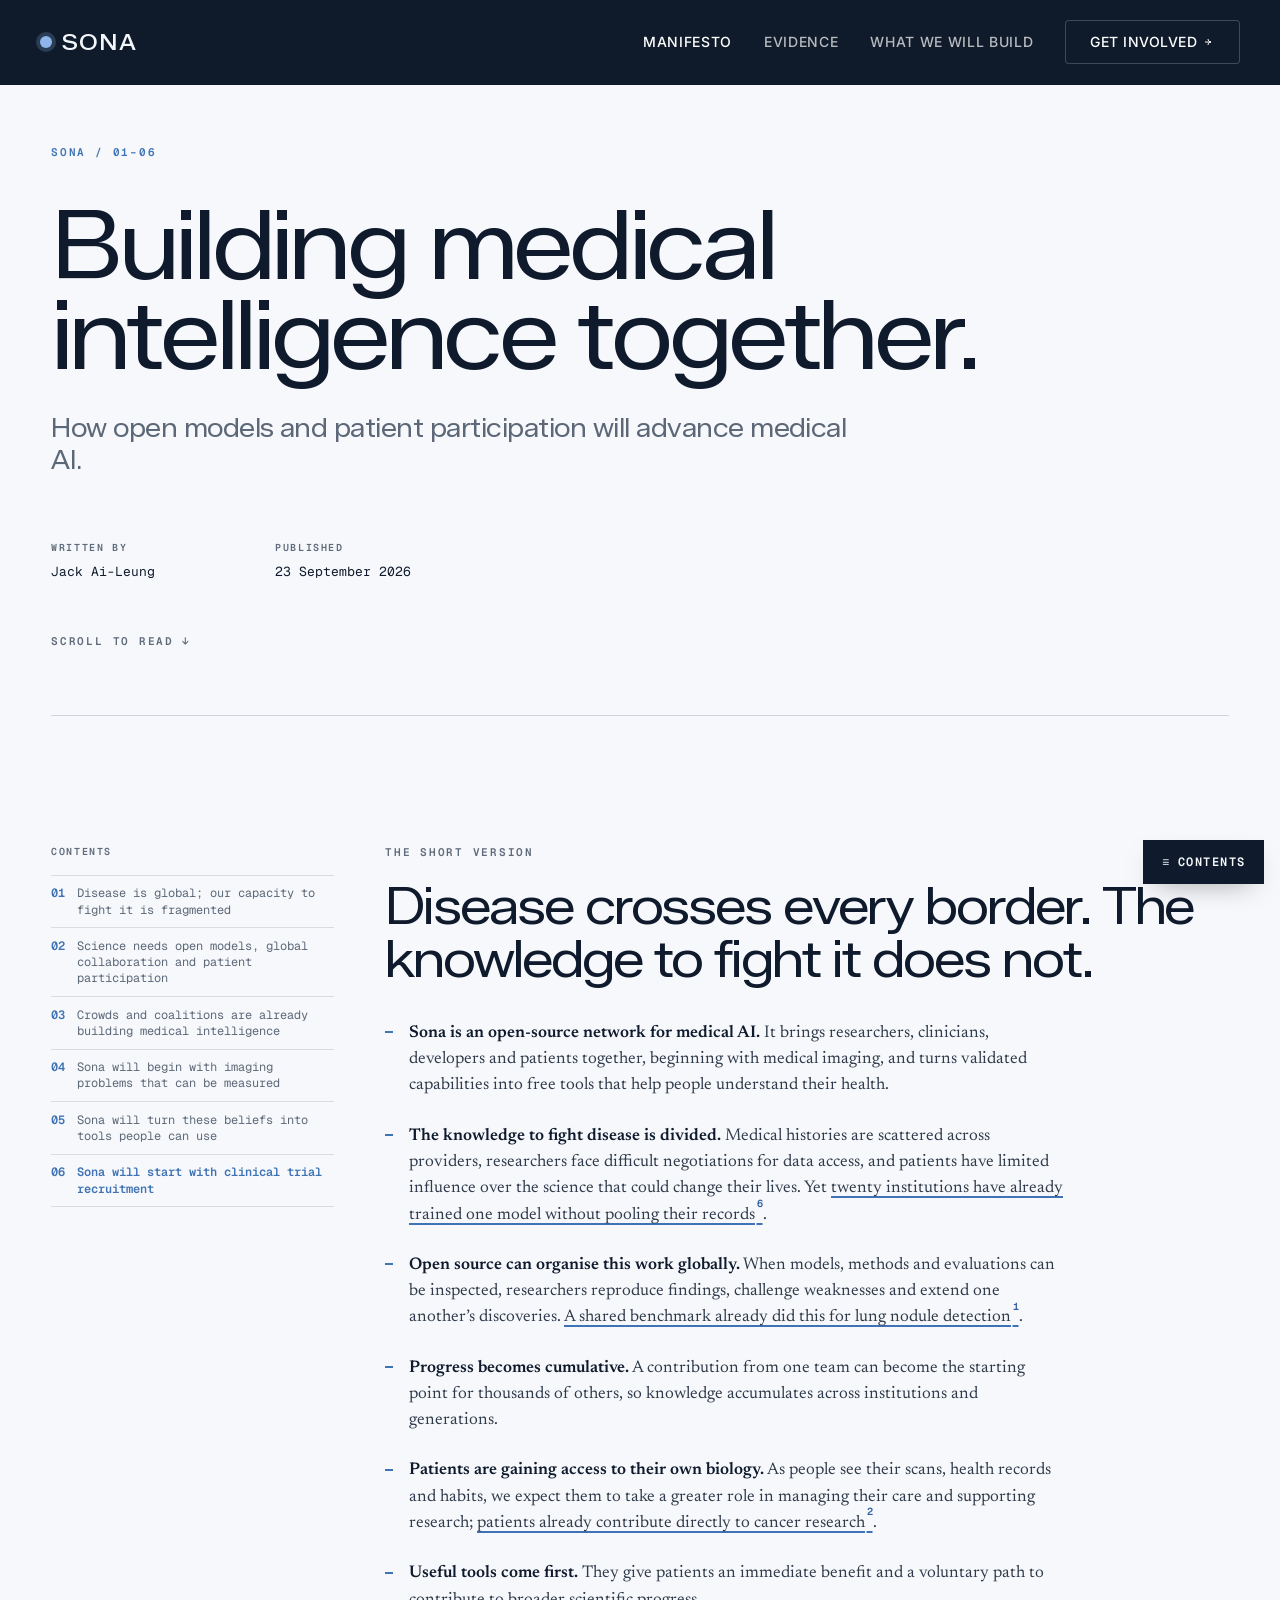
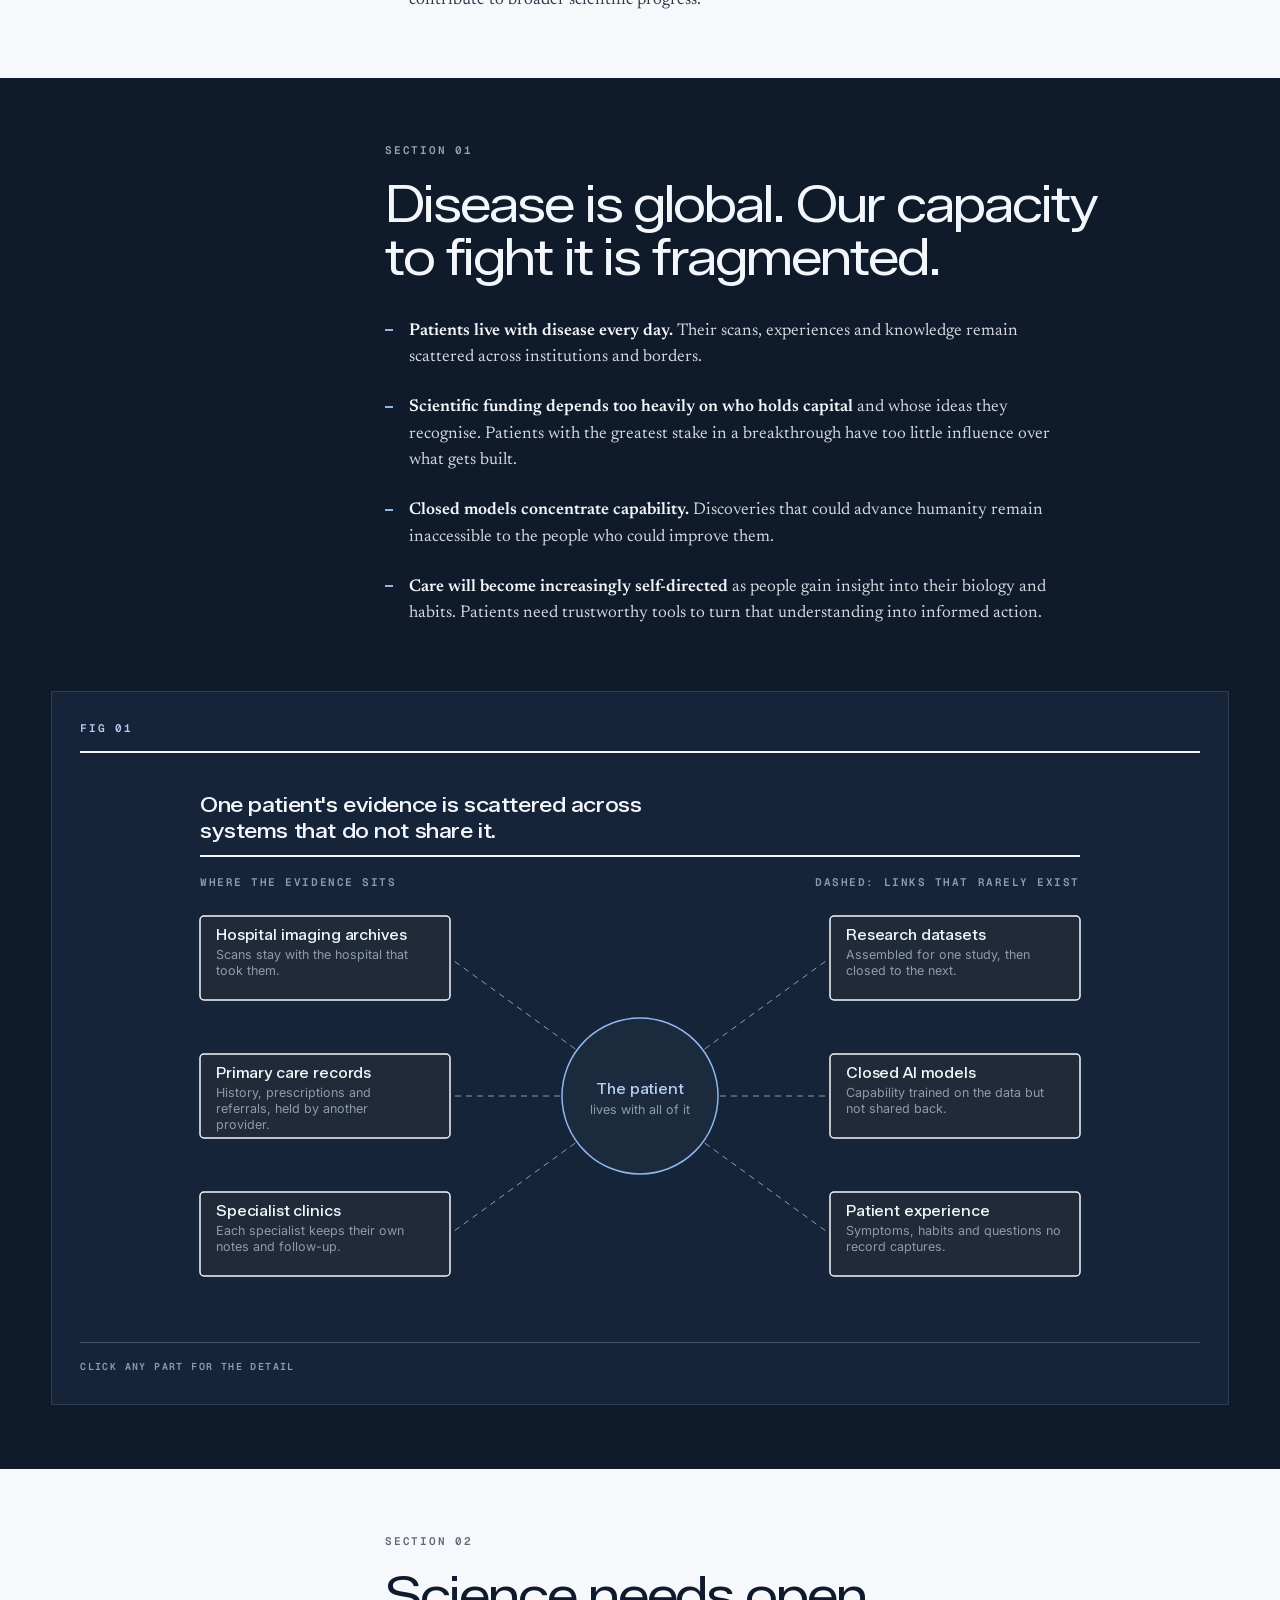
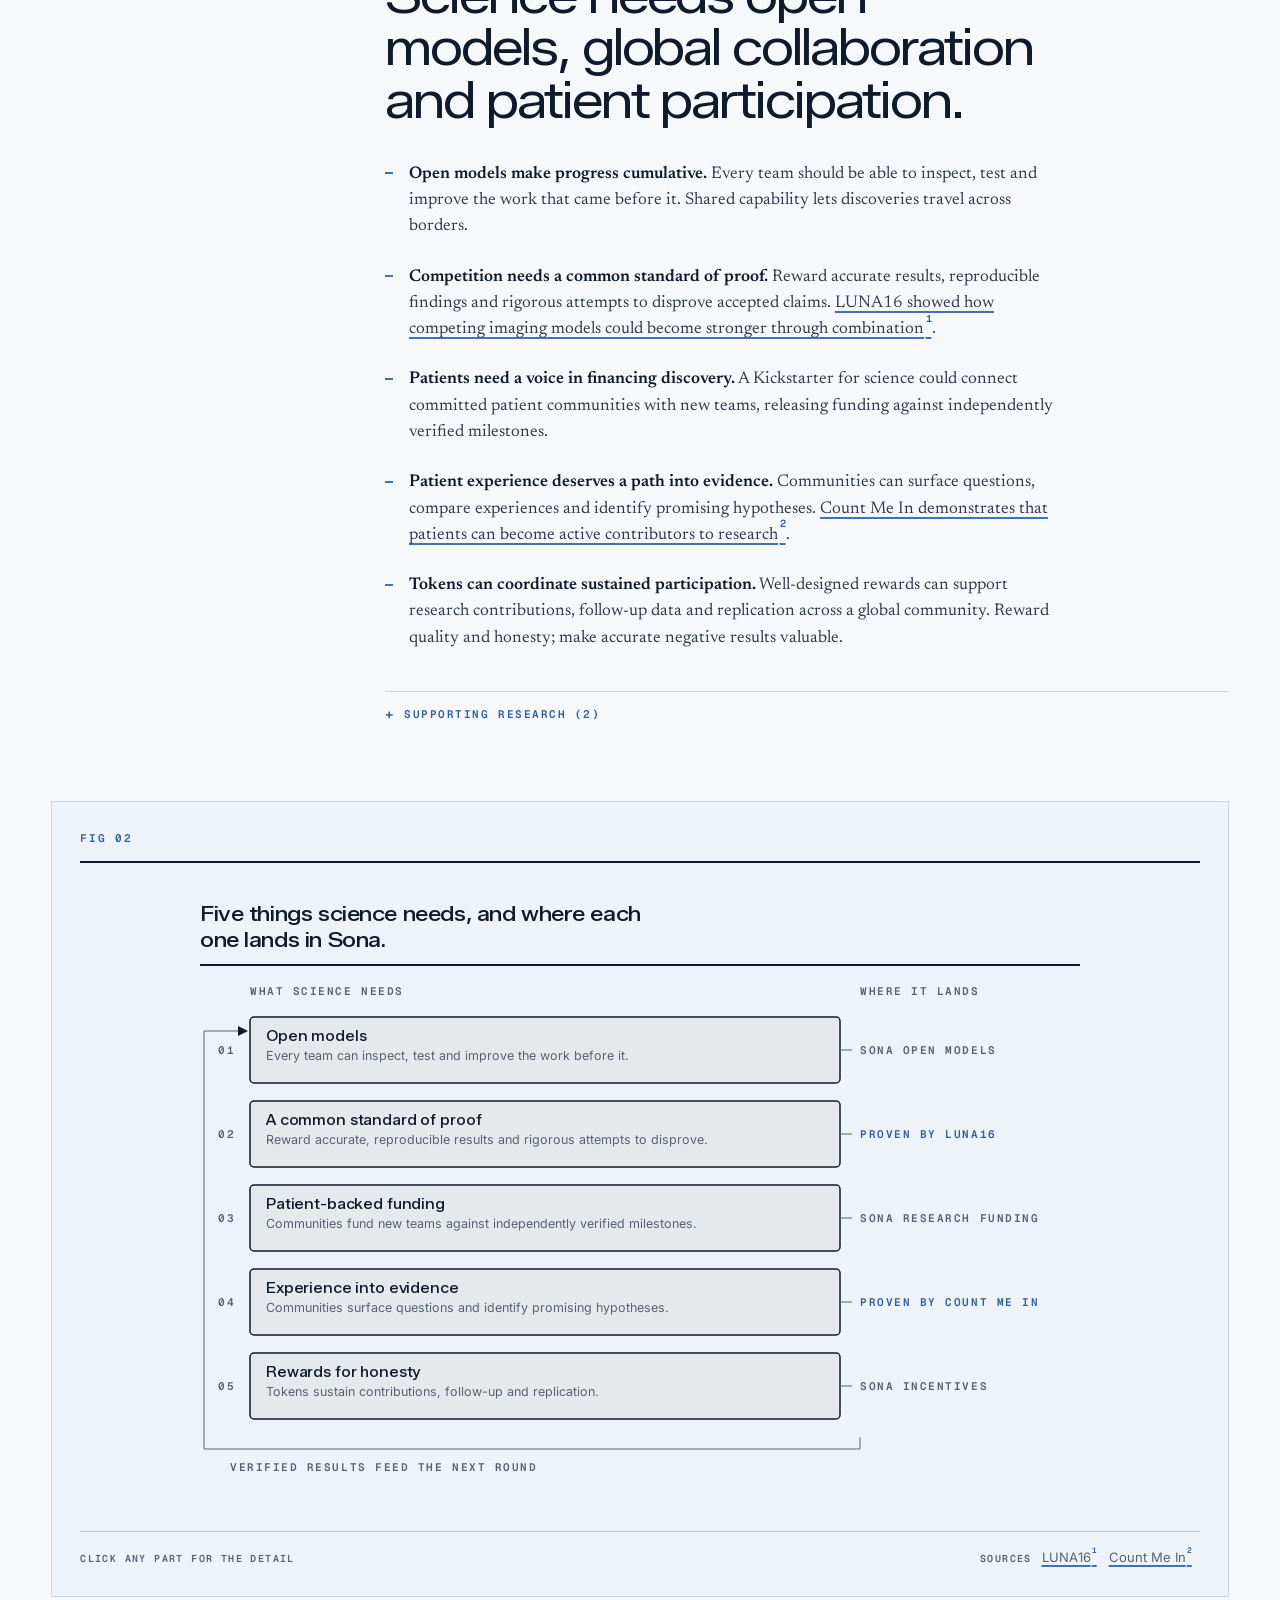
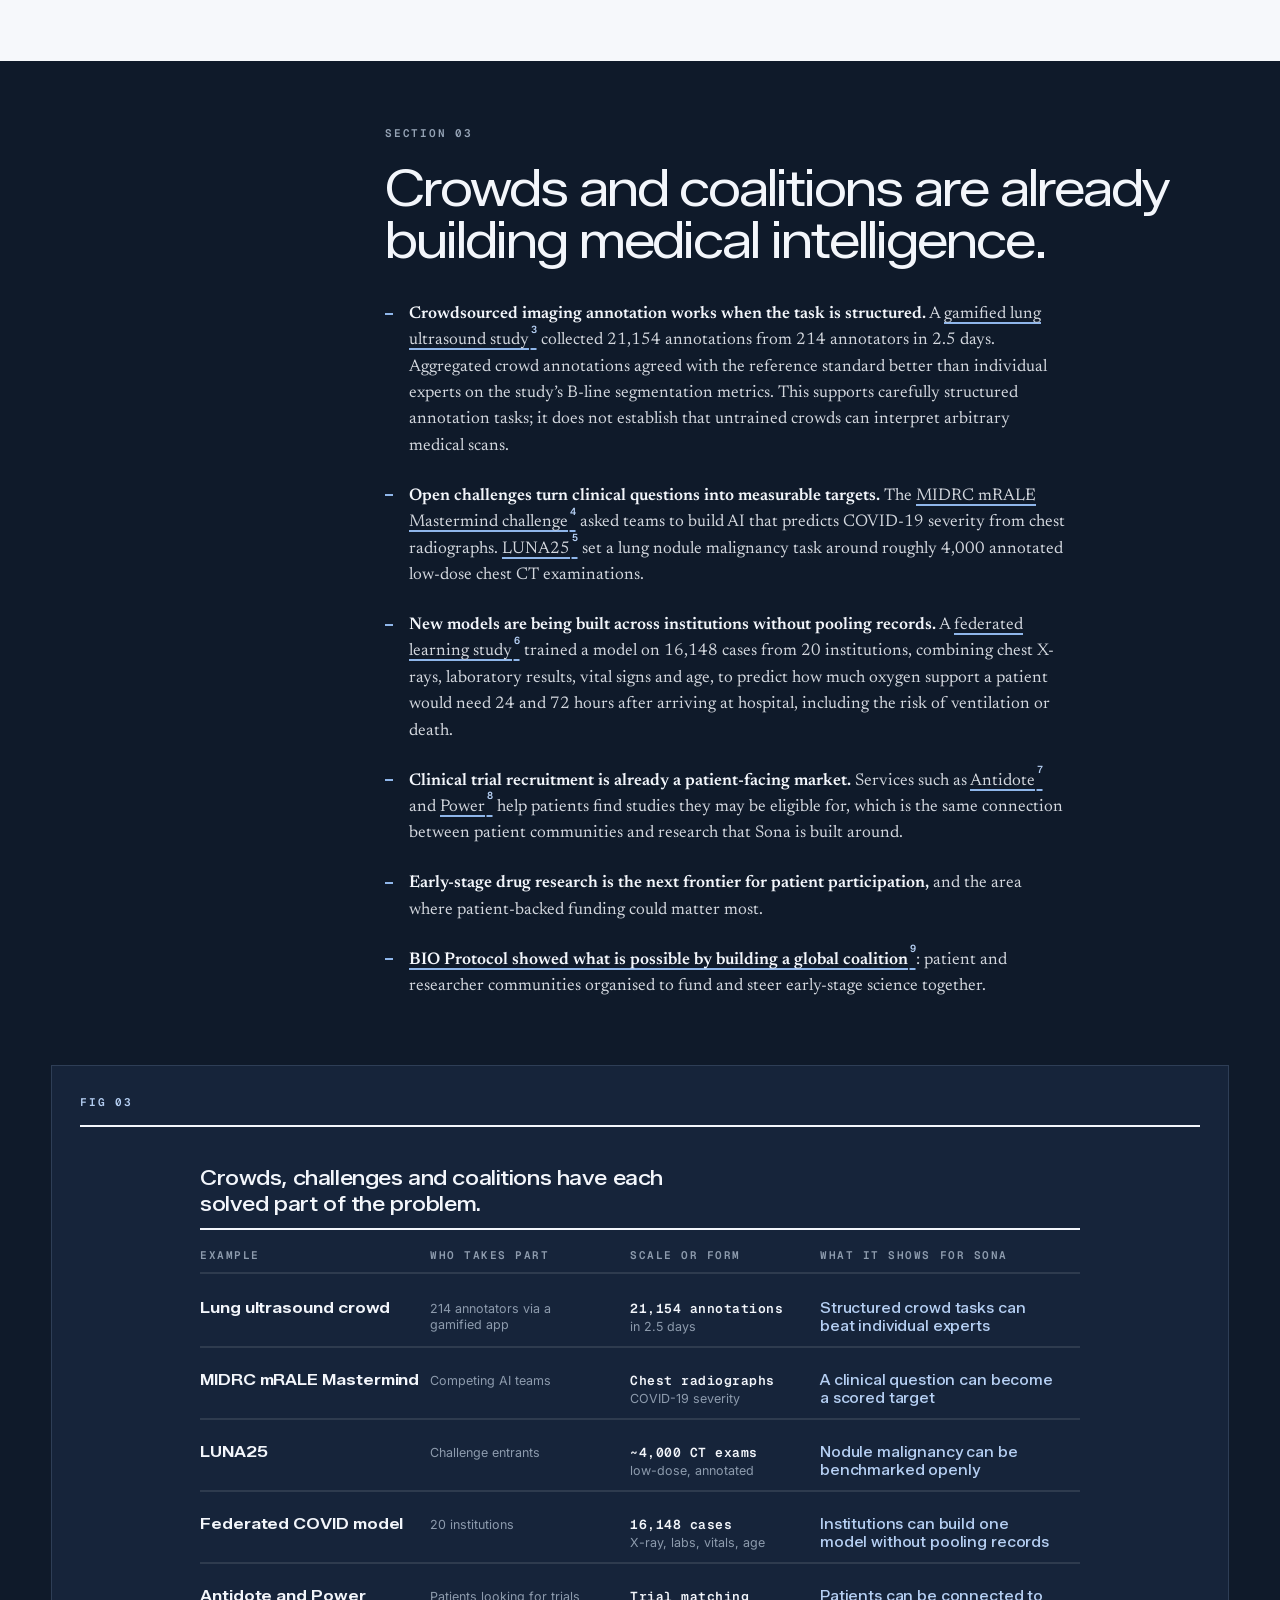
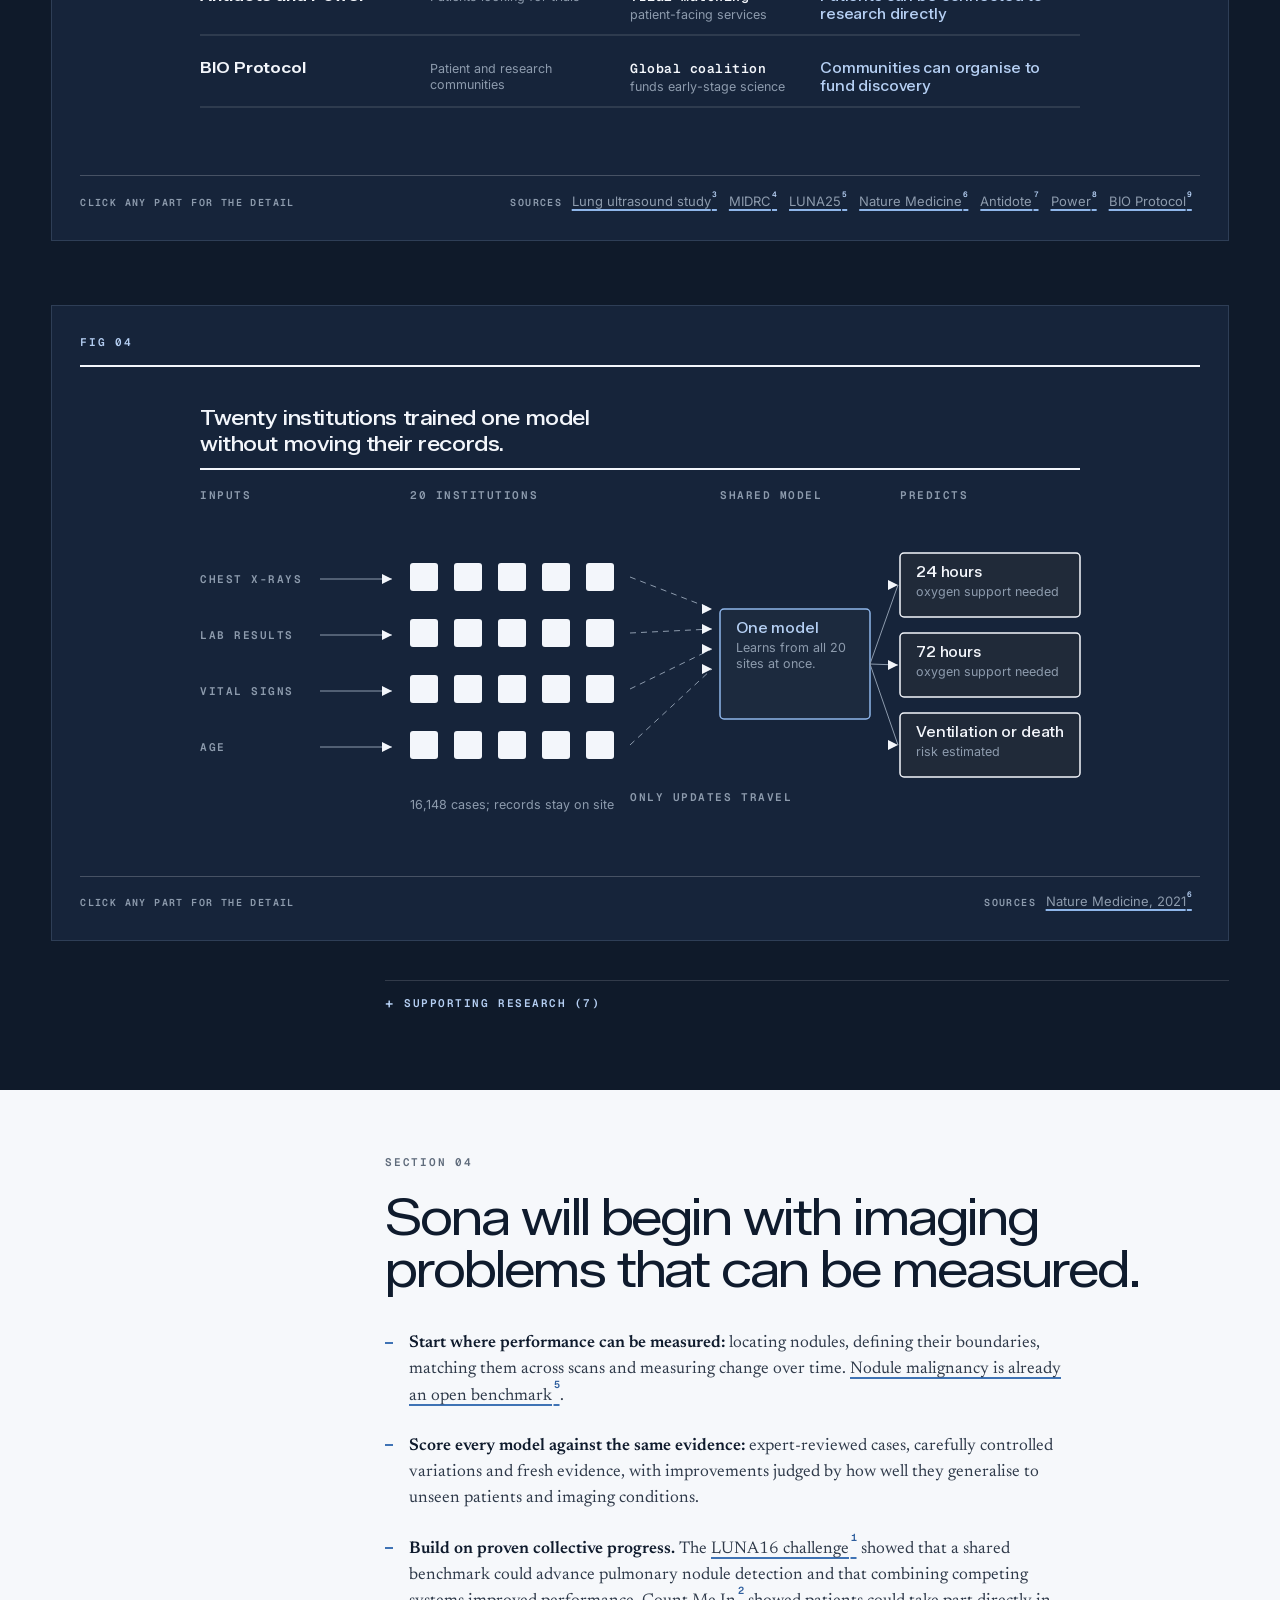
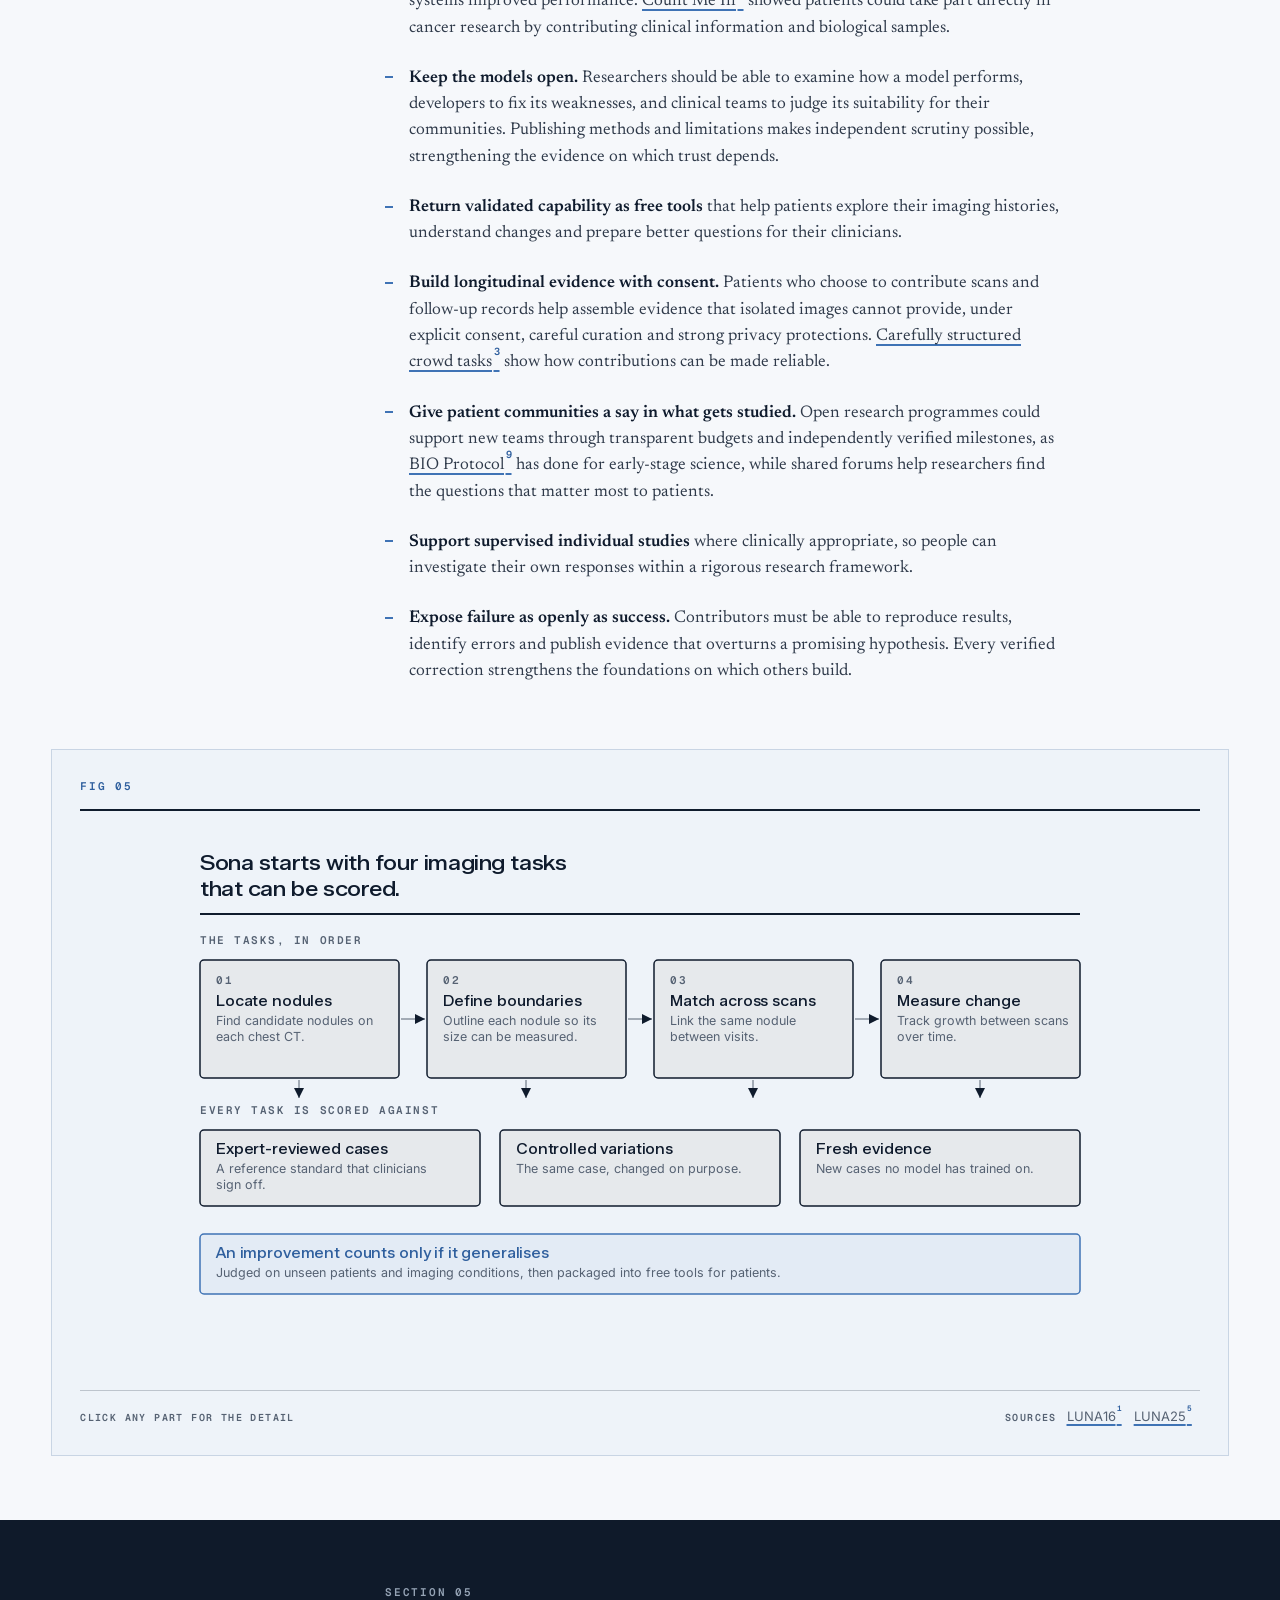
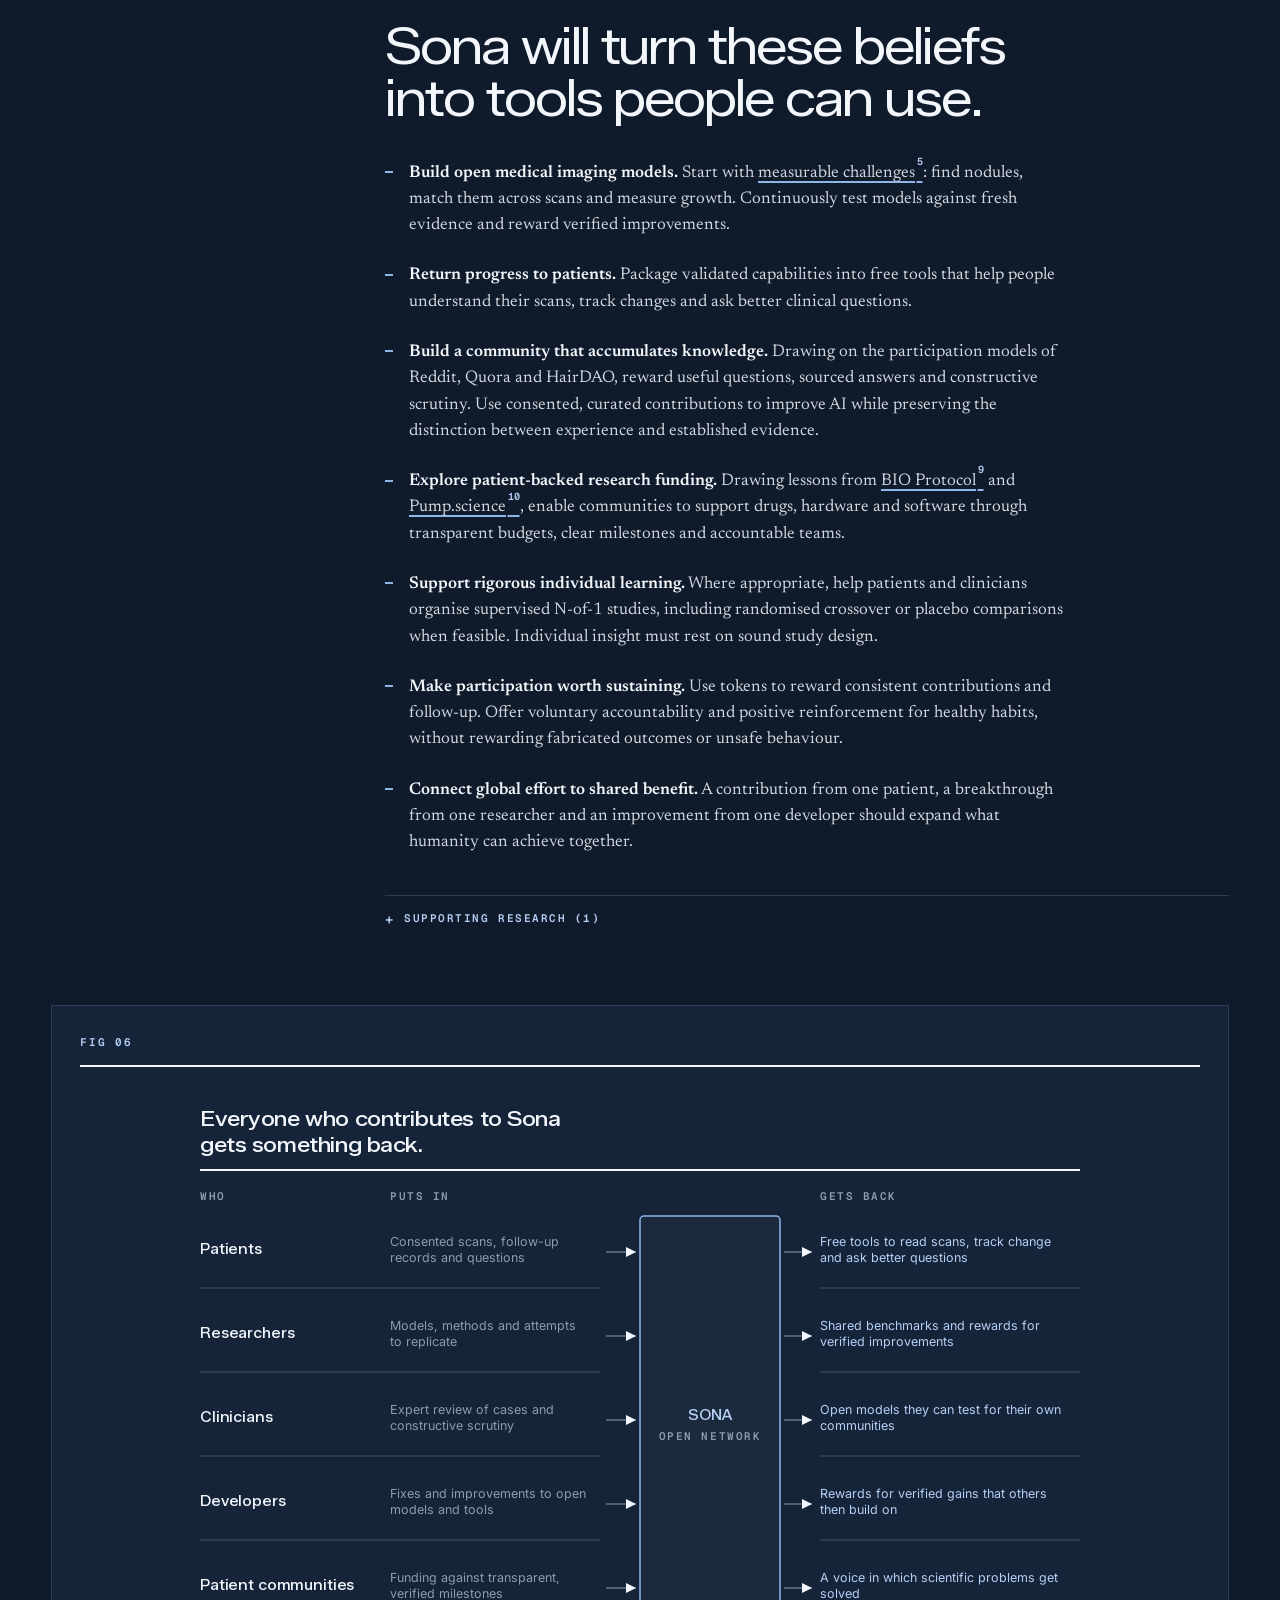
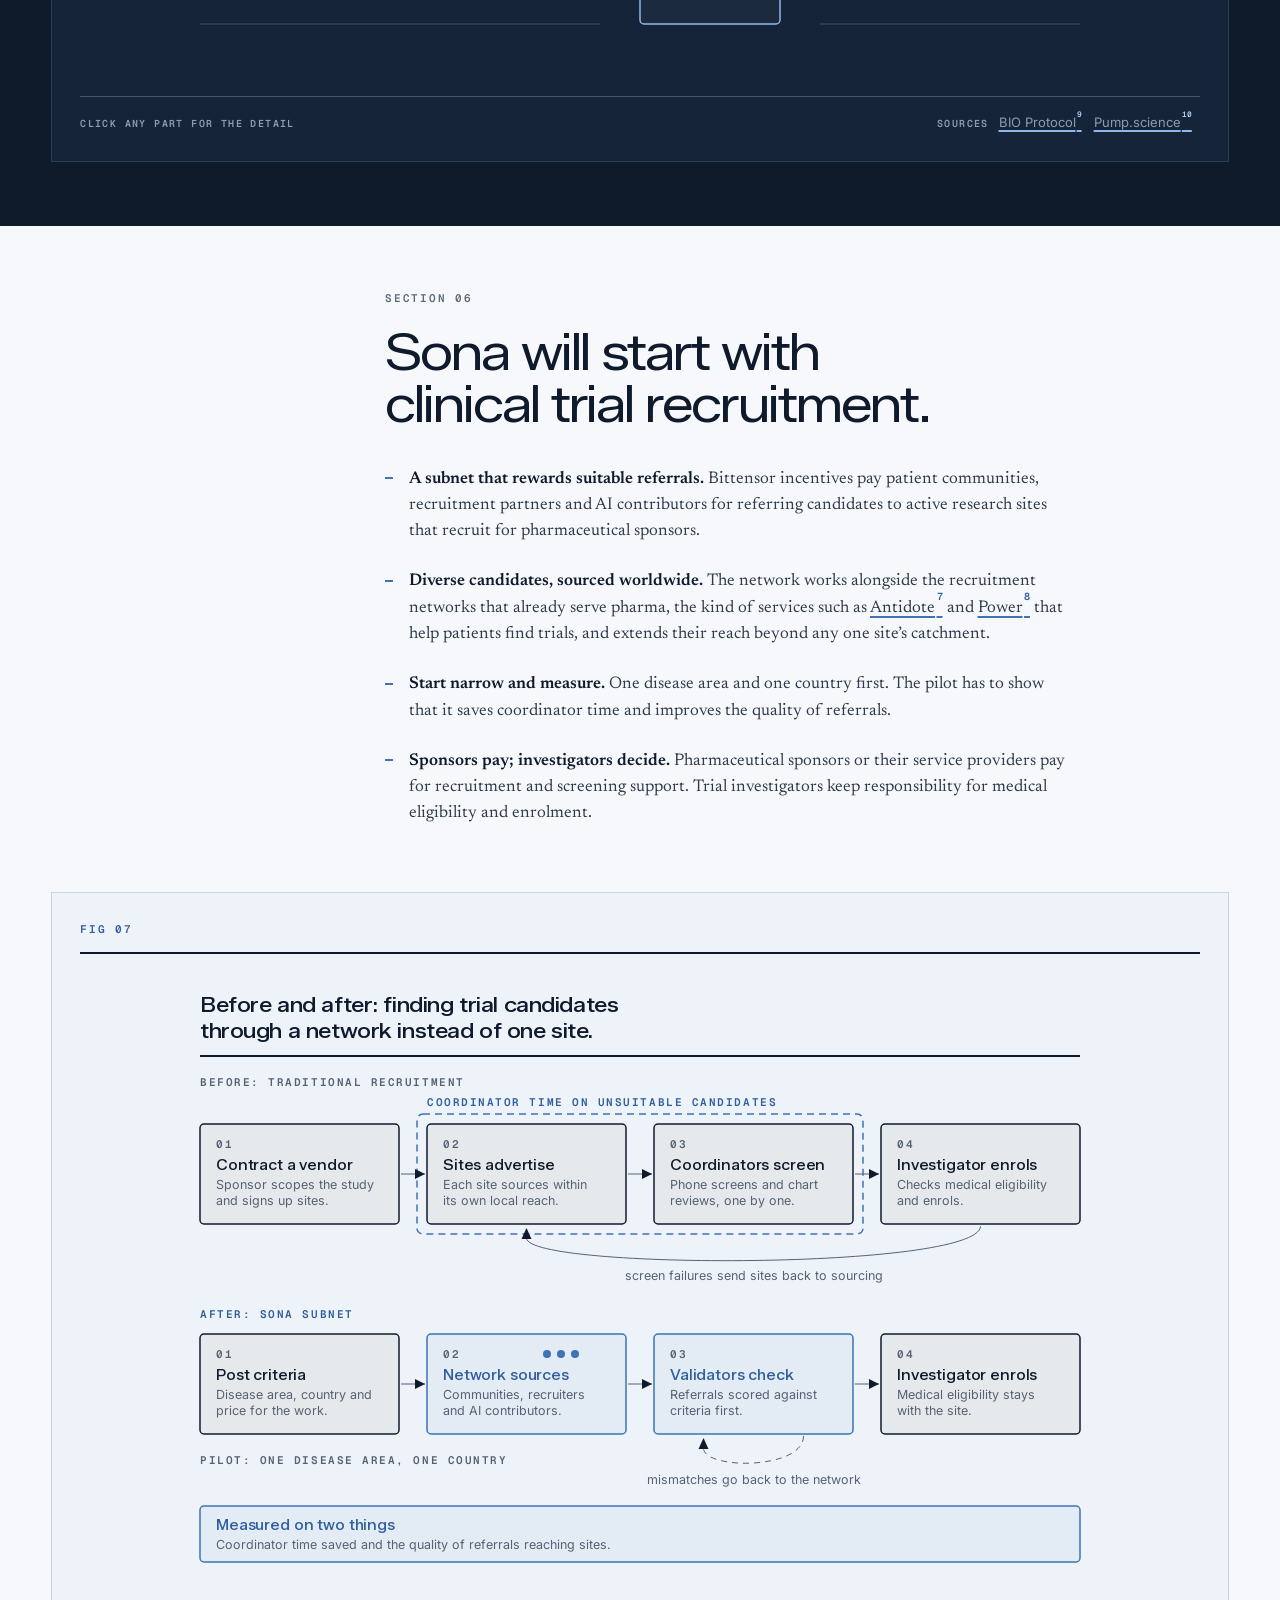
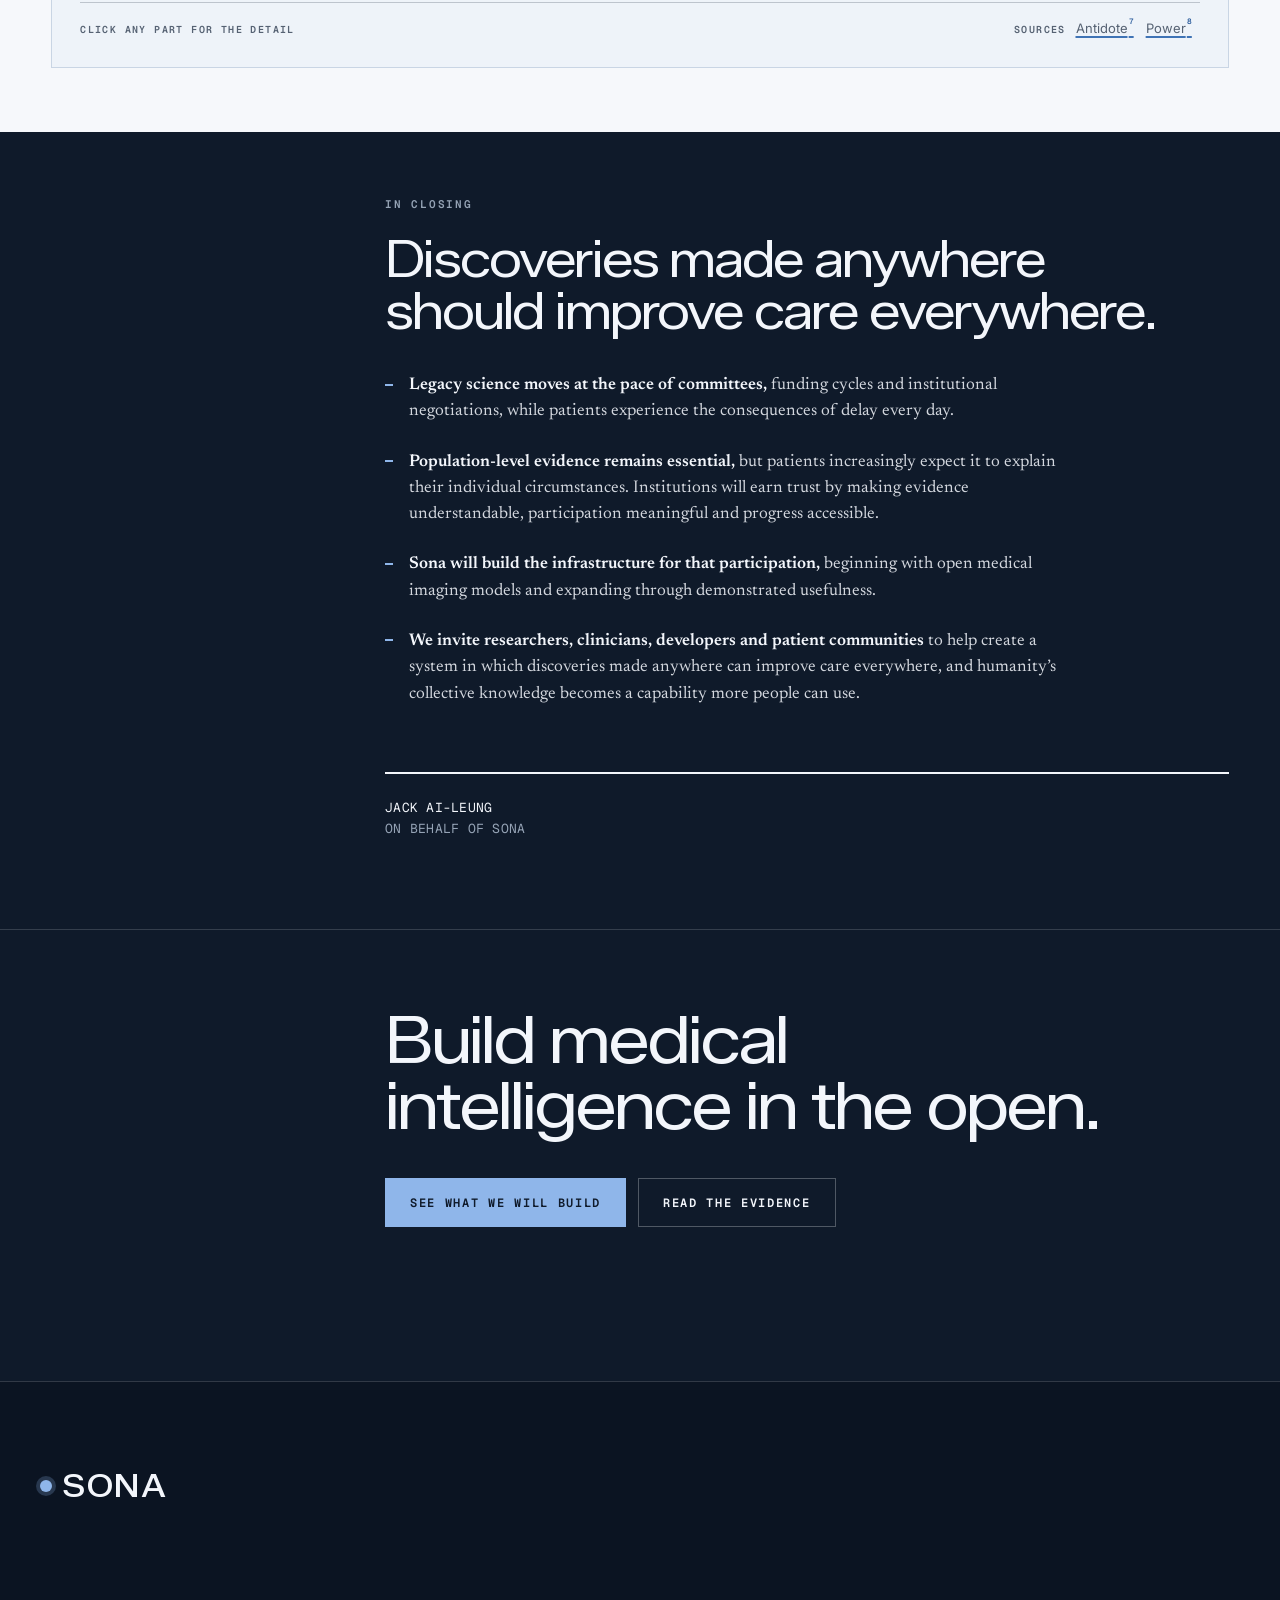
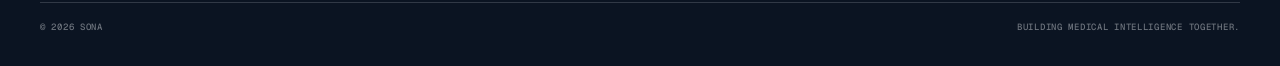
==== commit 90111408: "Add Section 06: clinical trial recruitment, with a before/after figure Traditional site-by-site recr" ====
--- a/manifesto/index.html
+++ b/manifesto/index.html
@@ -59,7 +59,7 @@
       <article class="mf-article">
         <!-- Masthead ------------------------------------------------------ -->
         <header class="mf-wrap">
-          <p data-reveal class="mf-eyebrow">Sona / 01&ndash;05</p>
+          <p data-reveal class="mf-eyebrow">Sona / 01&ndash;06</p>
           <h1 data-reveal class="mf-title" style="--reveal-delay: 80ms">
             Building medical intelligence together.
           </h1>
@@ -94,6 +94,7 @@
               <li><a href="#s-evidence"><b>03</b> Crowds and coalitions are already building medical intelligence</a></li>
               <li><a href="#s-approach"><b>04</b> Sona will begin with imaging problems that can be measured</a></li>
               <li><a href="#s-tools"><b>05</b> Sona will turn these beliefs into tools people can use</a></li>
+              <li><a href="#s-trials"><b>06</b> Sona will start with clinical trial recruitment</a></li>
             </ol>
           </nav>
           <div class="mf-main">
@@ -613,8 +614,85 @@
         </section>
         </div>
 
+        <!-- 06 ------------------------------------------------------------ -->
+        <div class="mf-band" data-tone="light">
+        <div class="mf-wrap"><hr class="mf-rule" /></div>
+
+        <section class="mf-wrap mf-grid" id="s-trials" aria-labelledby="t-trials">
+          <div></div>
+          <div class="mf-main">
+            <p class="mf-kicker">Section 06</p>
+            <h2 id="t-trials" class="mf-h2">Sona will start with clinical trial recruitment.</h2>
+            <ul class="beliefs">
+              <li>
+                <strong>A subnet that rewards suitable referrals.</strong> Bittensor incentives pay patient communities, recruitment partners and AI contributors for referring candidates to active research sites that recruit for pharmaceutical sponsors.
+              </li>
+              <li>
+                <strong>Diverse candidates, sourced worldwide.</strong> The network works alongside the recruitment networks that already serve pharma, the kind of services such as <a class="cite" href="#ref-antidote" data-ref="antidote">Antidote<sup class="cite-n">7</sup></a> and <a class="cite" href="#ref-power" data-ref="power">Power<sup class="cite-n">8</sup></a> that help patients find trials, and extends their reach beyond any one site&rsquo;s catchment.
+              </li>
+              <li>
+                <strong>Start narrow and measure.</strong> One disease area and one country first. The pilot has to show that it saves coordinator time and improves the quality of referrals.
+              </li>
+              <li>
+                <strong>Sponsors pay; investigators decide.</strong> Pharmaceutical sponsors or their service providers pay for recruitment and screening support. Trial investigators keep responsibility for medical eligibility and enrolment.
+              </li>
+            </ul>
+          </div>
+        </section>
+
+        <section class="mf-wrap mf-figure-wrap" aria-label="Figure 07">
+          <figure class="ch ig" id="fig-07">
+            <p class="ig-num">Fig 07</p>
+            <div class="ig-frame" tabindex="0" role="group" aria-label="Chart, scrollable">
+              <div class="ch-wide">
+              <svg viewBox="0 0 960 620" role="img" aria-label="Before and after: finding trial candidates through a network instead of one site.">
+<text class="c-title" x="40.0" y="44.0" text-anchor="start">Before and after: finding trial candidates</text>
+<text class="c-title" x="40.0" y="70.0" text-anchor="start">through a network instead of one site.</text>
+<line class="c-rule ch-grow" x1="40" y1="88" x2="920" y2="88" style="--d: calc(var(--ch-step) * 1)"/>
+<g class="ch-rise" style="--d: calc(var(--ch-step) * 2)"><text class="c-tag" x="40.0" y="118.0" text-anchor="start">BEFORE: TRADITIONAL RECRUITMENT</text></g>
+<g class="ch-rise" style="--d: calc(var(--ch-step) * 3)"><rect class="c-lasso" x="257" y="146" width="446" height="120" rx="6"/><text class="c-tag c-tag-mark" x="267.0" y="138.0" text-anchor="start">COORDINATOR TIME ON UNSUITABLE CANDIDATES</text></g>
+<g class="ch-rise" style="--d: calc(var(--ch-step) * 4)"><rect class="c-surface" x="40" y="156" width="199" height="100" rx="4"/><rect class="c-band" x="40" y="156" width="199" height="100" rx="4"/><rect class="c-outline" x="40" y="156" width="199" height="100" rx="4"/><text class="c-tag" x="56.0" y="180.0" text-anchor="start">01</text><text class="c-lab" x="56.0" y="202.0" text-anchor="start">Contract a vendor</text><text class="c-sub" x="56.0" y="221.0" text-anchor="start">Sponsor scopes the study</text><text class="c-sub" x="56.0" y="237.0" text-anchor="start">and signs up sites.</text></g>
+<g class="ch-rise" style="--d: calc(var(--ch-step) * 5)"><line class="c-lead" x1="241" y1="206" x2="265" y2="206"/><polygon class="c-fill" points="265,206 255,201 255,211"/></g>
+<g class="ch-rise" style="--d: calc(var(--ch-step) * 6)"><rect class="c-surface" x="267" y="156" width="199" height="100" rx="4"/><rect class="c-band" x="267" y="156" width="199" height="100" rx="4"/><rect class="c-outline" x="267" y="156" width="199" height="100" rx="4"/><text class="c-tag" x="283.0" y="180.0" text-anchor="start">02</text><text class="c-lab" x="283.0" y="202.0" text-anchor="start">Sites advertise</text><text class="c-sub" x="283.0" y="221.0" text-anchor="start">Each site sources within</text><text class="c-sub" x="283.0" y="237.0" text-anchor="start">its own local reach.</text></g>
+<g class="ch-rise" style="--d: calc(var(--ch-step) * 7)"><line class="c-lead" x1="468" y1="206" x2="492" y2="206"/><polygon class="c-fill" points="492,206 482,201 482,211"/></g>
+<g class="ch-rise" style="--d: calc(var(--ch-step) * 8)"><rect class="c-surface" x="494" y="156" width="199" height="100" rx="4"/><rect class="c-band" x="494" y="156" width="199" height="100" rx="4"/><rect class="c-outline" x="494" y="156" width="199" height="100" rx="4"/><text class="c-tag" x="510.0" y="180.0" text-anchor="start">03</text><text class="c-lab" x="510.0" y="202.0" text-anchor="start">Coordinators screen</text><text class="c-sub" x="510.0" y="221.0" text-anchor="start">Phone screens and chart</text><text class="c-sub" x="510.0" y="237.0" text-anchor="start">reviews, one by one.</text></g>
+<g class="ch-rise" style="--d: calc(var(--ch-step) * 9)"><line class="c-lead" x1="695" y1="206" x2="719" y2="206"/><polygon class="c-fill" points="719,206 709,201 709,211"/></g>
+<g class="ch-rise" style="--d: calc(var(--ch-step) * 10)"><rect class="c-surface" x="721" y="156" width="199" height="100" rx="4"/><rect class="c-band" x="721" y="156" width="199" height="100" rx="4"/><rect class="c-outline" x="721" y="156" width="199" height="100" rx="4"/><text class="c-tag" x="737.0" y="180.0" text-anchor="start">04</text><text class="c-lab" x="737.0" y="202.0" text-anchor="start">Investigator enrols</text><text class="c-sub" x="737.0" y="221.0" text-anchor="start">Checks medical eligibility</text><text class="c-sub" x="737.0" y="237.0" text-anchor="start">and enrols.</text></g>
+<rect class="c-hit" x="40.0" y="156.0" width="199.0" height="100.0" tabindex="0" role="button" data-detail="Before · Contract a vendor — The sponsor, or a contract research organisation on its behalf, scopes recruitment and contracts sites before any candidate is found." data-dt="Before · Contract a vendor" data-db="The sponsor, or a contract research organisation on its behalf, scopes recruitment and contracts sites before any candidate is found."><title>Before · Contract a vendor — The sponsor, or a contract research organisation on its behalf, scopes recruitment and contracts sites before any candidate is found.</title></rect>
+<rect class="c-hit" x="267.0" y="156.0" width="199.0" height="100.0" tabindex="0" role="button" data-detail="Before · Sites advertise — Sites rely on local advertising, their own patient databases and physician referrals, so the pool is limited to each site&#x27;s catchment." data-dt="Before · Sites advertise" data-db="Sites rely on local advertising, their own patient databases and physician referrals, so the pool is limited to each site&#x27;s catchment."><title>Before · Sites advertise — Sites rely on local advertising, their own patient databases and physician referrals, so the pool is limited to each site&#x27;s catchment.</title></rect>
+<rect class="c-hit" x="494.0" y="156.0" width="199.0" height="100.0" tabindex="0" role="button" data-detail="Before · Coordinators screen — Research coordinators spend their time pre-screening candidates by hand, and many of those referred turn out not to qualify." data-default="true" data-dt="Before · Coordinators screen" data-db="Research coordinators spend their time pre-screening candidates by hand, and many of those referred turn out not to qualify."><title>Before · Coordinators screen — Research coordinators spend their time pre-screening candidates by hand, and many of those referred turn out not to qualify.</title></rect>
+<rect class="c-hit" x="721.0" y="156.0" width="199.0" height="100.0" tabindex="0" role="button" data-detail="Before · Investigator enrols — The trial investigator confirms medical eligibility and enrols the participant. This step stays the same after Sona." data-dt="Before · Investigator enrols" data-db="The trial investigator confirms medical eligibility and enrols the participant. This step stays the same after Sona."><title>Before · Investigator enrols — The trial investigator confirms medical eligibility and enrols the participant. This step stays the same after Sona.</title></rect>
+<g class="ch-rise" style="--d: calc(var(--ch-step) * 11)"><path class="c-lead" fill="none" d="M 820.5 258 C 820.5 302, 366.5 302, 366.5 270"/><polygon class="c-fill" points="366.5,260 361.5,271 371.5,271"/><text class="c-sub" x="593.5" y="312.0" text-anchor="middle">screen failures send sites back to sourcing</text></g>
+<g class="ch-rise" style="--d: calc(var(--ch-step) * 12)"><text class="c-tag c-tag-mark" x="40.0" y="350.0" text-anchor="start">AFTER: SONA SUBNET</text></g>
+<g class="ch-rise" style="--d: calc(var(--ch-step) * 13)"><rect class="c-surface" x="40" y="366" width="199" height="100" rx="4"/><rect class="c-band" x="40" y="366" width="199" height="100" rx="4"/><rect class="c-outline" x="40" y="366" width="199" height="100" rx="4"/><text class="c-tag" x="56.0" y="390.0" text-anchor="start">01</text><text class="c-lab" x="56.0" y="412.0" text-anchor="start">Post criteria</text><text class="c-sub" x="56.0" y="431.0" text-anchor="start">Disease area, country and</text><text class="c-sub" x="56.0" y="447.0" text-anchor="start">price for the work.</text></g>
+<g class="ch-rise" style="--d: calc(var(--ch-step) * 14)"><line class="c-lead" x1="241" y1="416" x2="265" y2="416"/><polygon class="c-fill" points="265,416 255,411 255,421"/></g>
+<g class="ch-rise" style="--d: calc(var(--ch-step) * 15)"><rect class="c-surface" x="267" y="366" width="199" height="100" rx="4"/><rect class="c-band-mark" x="267" y="366" width="199" height="100" rx="4"/><rect class="c-outline-mark" x="267" y="366" width="199" height="100" rx="4"/><text class="c-tag" x="283.0" y="390.0" text-anchor="start">02</text><text class="c-lab c-lab-mark" x="283.0" y="412.0" text-anchor="start">Network sources</text><text class="c-sub" x="283.0" y="431.0" text-anchor="start">Communities, recruiters</text><text class="c-sub" x="283.0" y="447.0" text-anchor="start">and AI contributors.</text></g>
+<g class="ch-rise" style="--d: calc(var(--ch-step) * 16)"><line class="c-lead" x1="468" y1="416" x2="492" y2="416"/><polygon class="c-fill" points="492,416 482,411 482,421"/></g>
+<g class="ch-rise" style="--d: calc(var(--ch-step) * 17)"><rect class="c-surface" x="494" y="366" width="199" height="100" rx="4"/><rect class="c-band-mark" x="494" y="366" width="199" height="100" rx="4"/><rect class="c-outline-mark" x="494" y="366" width="199" height="100" rx="4"/><text class="c-tag" x="510.0" y="390.0" text-anchor="start">03</text><text class="c-lab c-lab-mark" x="510.0" y="412.0" text-anchor="start">Validators check</text><text class="c-sub" x="510.0" y="431.0" text-anchor="start">Referrals scored against</text><text class="c-sub" x="510.0" y="447.0" text-anchor="start">criteria first.</text></g>
+<g class="ch-rise" style="--d: calc(var(--ch-step) * 18)"><line class="c-lead" x1="695" y1="416" x2="719" y2="416"/><polygon class="c-fill" points="719,416 709,411 709,421"/></g>
+<g class="ch-rise" style="--d: calc(var(--ch-step) * 19)"><rect class="c-surface" x="721" y="366" width="199" height="100" rx="4"/><rect class="c-band" x="721" y="366" width="199" height="100" rx="4"/><rect class="c-outline" x="721" y="366" width="199" height="100" rx="4"/><text class="c-tag" x="737.0" y="390.0" text-anchor="start">04</text><text class="c-lab" x="737.0" y="412.0" text-anchor="start">Investigator enrols</text><text class="c-sub" x="737.0" y="431.0" text-anchor="start">Medical eligibility stays</text><text class="c-sub" x="737.0" y="447.0" text-anchor="start">with the site.</text></g>
+<g class="ch-rise" style="--d: calc(var(--ch-step) * 20)"><circle class="c-dot-mark" cx="387" cy="386" r="4"/><circle class="c-dot-mark" cx="401" cy="386" r="4"/><circle class="c-dot-mark" cx="415" cy="386" r="4"/></g>
+<rect class="c-hit" x="40.0" y="366.0" width="199.0" height="100.0" tabindex="0" role="button" data-detail="After · Post criteria — A sponsor or its service provider posts the trial&#x27;s criteria and pays for recruitment and screening support. The pilot runs in one disease area and one country." data-dt="After · Post criteria" data-db="A sponsor or its service provider posts the trial&#x27;s criteria and pays for recruitment and screening support. The pilot runs in one disease area and one country."><title>After · Post criteria — A sponsor or its service provider posts the trial&#x27;s criteria and pays for recruitment and screening support. The pilot runs in one disease area and one country.</title></rect>
+<rect class="c-hit" x="267.0" y="366.0" width="199.0" height="100.0" tabindex="0" role="button" data-detail="After · Network sources — Bittensor incentives reward patient communities, recruitment partners and AI contributors for referring suitable candidates, which widens the pool beyond any one site&#x27;s reach." data-dt="After · Network sources" data-db="Bittensor incentives reward patient communities, recruitment partners and AI contributors for referring suitable candidates, which widens the pool beyond any one site&#x27;s reach."><title>After · Network sources — Bittensor incentives reward patient communities, recruitment partners and AI contributors for referring suitable candidates, which widens the pool beyond any one site&#x27;s reach.</title></rect>
+<rect class="c-hit" x="494.0" y="366.0" width="199.0" height="100.0" tabindex="0" role="button" data-detail="After · Validators check — Referrals are checked against the posted criteria before a site sees them, so coordinators spend their time on candidates who are likely to qualify." data-dt="After · Validators check" data-db="Referrals are checked against the posted criteria before a site sees them, so coordinators spend their time on candidates who are likely to qualify."><title>After · Validators check — Referrals are checked against the posted criteria before a site sees them, so coordinators spend their time on candidates who are likely to qualify.</title></rect>
+<rect class="c-hit" x="721.0" y="366.0" width="199.0" height="100.0" tabindex="0" role="button" data-detail="After · Investigator enrols — Trial investigators keep responsibility for medical eligibility and enrolment. The network supports recruitment; it does not make clinical decisions." data-dt="After · Investigator enrols" data-db="Trial investigators keep responsibility for medical eligibility and enrolment. The network supports recruitment; it does not make clinical decisions."><title>After · Investigator enrols — Trial investigators keep responsibility for medical eligibility and enrolment. The network supports recruitment; it does not make clinical decisions.</title></rect>
+<g class="ch-rise" style="--d: calc(var(--ch-step) * 21)"><path class="c-lead c-dash" fill="none" d="M 643.5 468 C 643.5 502, 543.5 502, 543.5 480"/><polygon class="c-fill" points="543.5,470 538.5,481 548.5,481"/><text class="c-sub" x="593.5" y="516.0" text-anchor="middle">mismatches go back to the network</text><text class="c-tag" x="40.0" y="496.0" text-anchor="start">PILOT: ONE DISEASE AREA, ONE COUNTRY</text></g>
+<g class="ch-rise" style="--d: calc(var(--ch-step) * 22)"><rect class="c-surface" x="40" y="538" width="880" height="56" rx="4"/><rect class="c-band-mark" x="40" y="538" width="880" height="56" rx="4"/><rect class="c-outline-mark" x="40" y="538" width="880" height="56" rx="4"/><text class="c-lab c-lab-mark" x="56.0" y="562.0" text-anchor="start">Measured on two things</text><text class="c-sub" x="56.0" y="581.0" text-anchor="start">Coordinator time saved and the quality of referrals reaching sites.</text></g>
+<rect class="c-hit" x="40.0" y="538.0" width="880.0" height="56.0" tabindex="0" role="button" data-detail="Measured on two things — The pilot is judged on whether it saves coordinator time and improves recruitment quality, before expanding to more disease areas or countries." data-dt="Measured on two things" data-db="The pilot is judged on whether it saves coordinator time and improves recruitment quality, before expanding to more disease areas or countries."><title>Measured on two things — The pilot is judged on whether it saves coordinator time and improves recruitment quality, before expanding to more disease areas or countries.</title></rect>
+</svg>
+              </div>
+              <div class="ch-narrow">
+              <p class="cn-title">Before and after: finding trial candidates through a network instead of one site.</p><div class="cn-rule"></div><ul class="cn-list"><li class="cn-row" tabindex="0" role="button" data-detail="Before · Contract a vendor — The sponsor, or a contract research organisation on its behalf, scopes recruitment and contracts sites before any candidate is found." data-dt="Before · Contract a vendor" data-db="The sponsor, or a contract research organisation on its behalf, scopes recruitment and contracts sites before any candidate is found."><span class="cn-name">Before · Contract a vendor</span><span class="cn-meta"><span>Sponsor scopes the study and signs up sites.</span></span></li><li class="cn-row" tabindex="0" role="button" data-detail="Before · Sites advertise — Sites rely on local advertising, their own patient databases and physician referrals, so the pool is limited to each site&#x27;s catchment." data-dt="Before · Sites advertise" data-db="Sites rely on local advertising, their own patient databases and physician referrals, so the pool is limited to each site&#x27;s catchment."><span class="cn-name">Before · Sites advertise</span><span class="cn-meta"><span>Each site sources within its own local reach.</span></span></li><li class="cn-row" tabindex="0" role="button" data-detail="Before · Coordinators screen — Research coordinators spend their time pre-screening candidates by hand, and many of those referred turn out not to qualify." data-dt="Before · Coordinators screen" data-db="Research coordinators spend their time pre-screening candidates by hand, and many of those referred turn out not to qualify."><span class="cn-name">Before · Coordinators screen</span><span class="cn-meta"><span>Phone screens and chart reviews, one by one.</span></span></li><li class="cn-row" tabindex="0" role="button" data-detail="Before · Investigator enrols — The trial investigator confirms medical eligibility and enrols the participant. This step stays the same after Sona." data-dt="Before · Investigator enrols" data-db="The trial investigator confirms medical eligibility and enrols the participant. This step stays the same after Sona."><span class="cn-name">Before · Investigator enrols</span><span class="cn-meta"><span>Checks medical eligibility and enrols.</span></span></li><li class="cn-row" tabindex="0" role="button" data-detail="After · Post criteria — A sponsor or its service provider posts the trial&#x27;s criteria and pays for recruitment and screening support. The pilot runs in one disease area and one country." data-dt="After · Post criteria" data-db="A sponsor or its service provider posts the trial&#x27;s criteria and pays for recruitment and screening support. The pilot runs in one disease area and one country."><span class="cn-name">After · Post criteria</span><span class="cn-meta"><span>Disease area, country and price for the work.</span></span></li><li class="cn-row" tabindex="0" role="button" data-detail="After · Network sources — Bittensor incentives reward patient communities, recruitment partners and AI contributors for referring suitable candidates, which widens the pool beyond any one site&#x27;s reach." data-dt="After · Network sources" data-db="Bittensor incentives reward patient communities, recruitment partners and AI contributors for referring suitable candidates, which widens the pool beyond any one site&#x27;s reach."><span class="cn-name" data-mark="true">After · Network sources</span><span class="cn-meta"><span>Communities, recruiters and AI contributors.</span></span></li><li class="cn-row" tabindex="0" role="button" data-detail="After · Validators check — Referrals are checked against the posted criteria before a site sees them, so coordinators spend their time on candidates who are likely to qualify." data-dt="After · Validators check" data-db="Referrals are checked against the posted criteria before a site sees them, so coordinators spend their time on candidates who are likely to qualify."><span class="cn-name" data-mark="true">After · Validators check</span><span class="cn-meta"><span>Referrals scored against criteria first.</span></span></li><li class="cn-row" tabindex="0" role="button" data-detail="After · Investigator enrols — Trial investigators keep responsibility for medical eligibility and enrolment. The network supports recruitment; it does not make clinical decisions." data-dt="After · Investigator enrols" data-db="Trial investigators keep responsibility for medical eligibility and enrolment. The network supports recruitment; it does not make clinical decisions."><span class="cn-name">After · Investigator enrols</span><span class="cn-meta"><span>Medical eligibility stays with the site.</span></span></li><li class="cn-row" tabindex="0" role="button" data-detail="Measured on two things — The pilot is judged on whether it saves coordinator time and improves recruitment quality, before expanding to more disease areas or countries." data-dt="Measured on two things" data-db="The pilot is judged on whether it saves coordinator time and improves recruitment quality, before expanding to more disease areas or countries."><span class="cn-name" data-mark="true">Measured on two things</span><span class="cn-meta"><span>Coordinator time saved, referral quality</span></span></li></ul>
+              </div>
+            </div>
+            <p class="ig-scroll">Drag to pan &rarr;</p>
+            <div class="ig-foot"><p class="ig-src"><span>Sources</span> <a class="cite" href="#ref-antidote" data-ref="antidote">Antidote<sup class="cite-n">7</sup></a> <a class="cite" href="#ref-power" data-ref="power">Power<sup class="cite-n">8</sup></a></p></div>
+          </figure>
+        </section>
+        </div>
+
         <!-- Close --------------------------------------------------------- -->
-        <div class="mf-band" data-tone="light">
+        <div class="mf-band" data-tone="dark">
         <section class="mf-wrap mf-grid" aria-labelledby="close-title">
           <div></div>
           <div class="mf-main">
